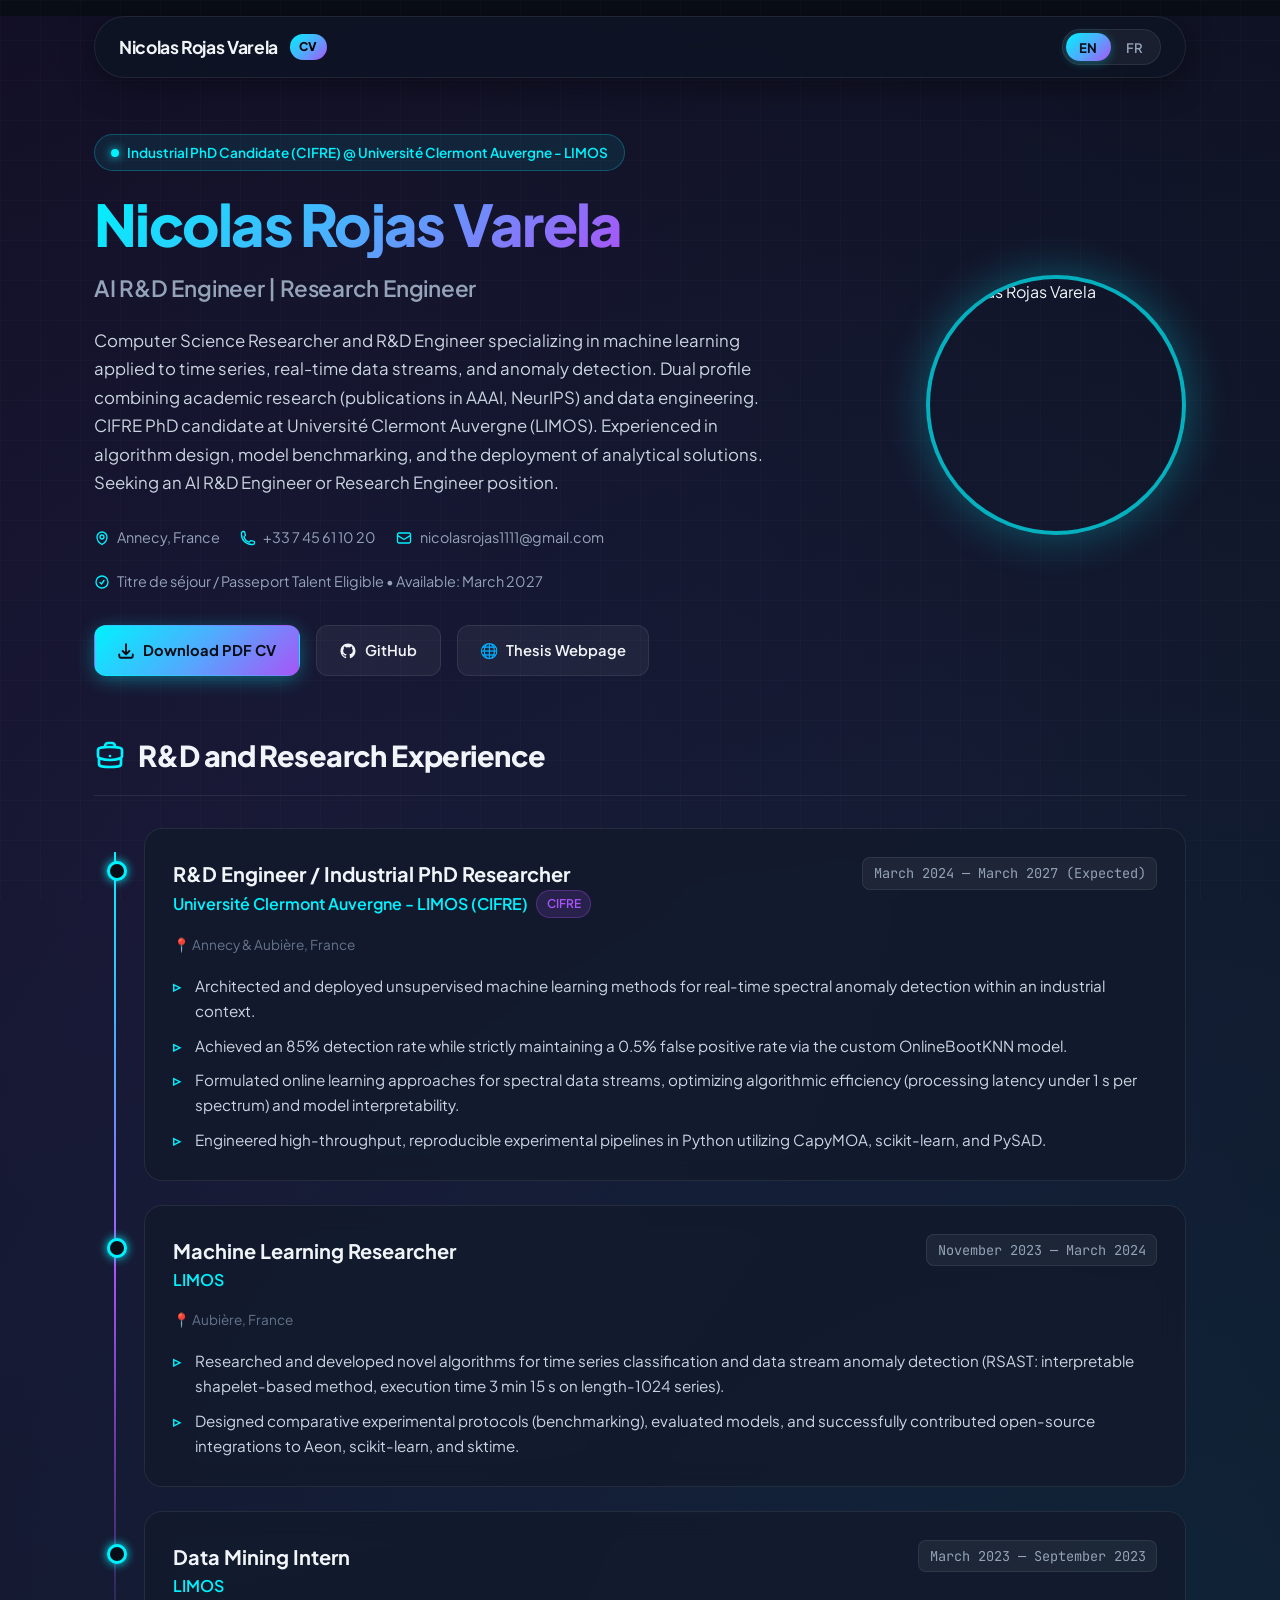
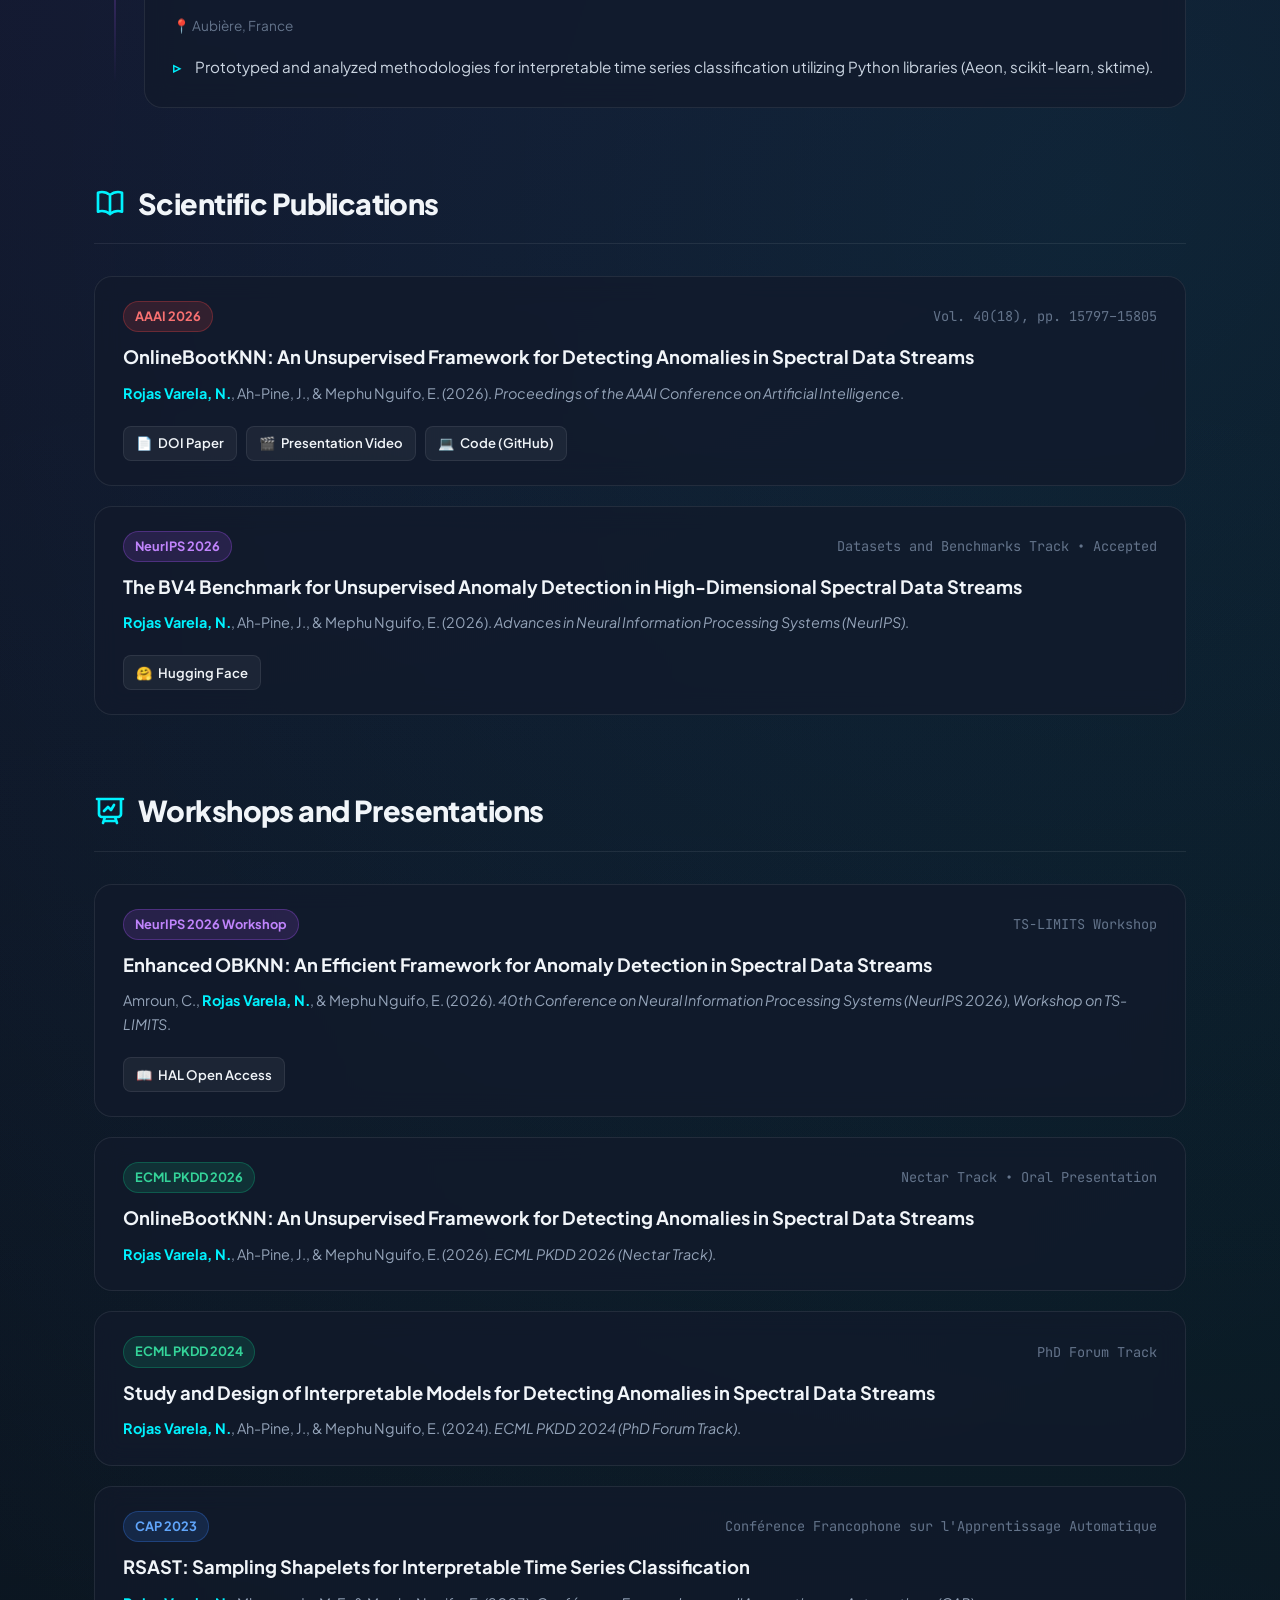
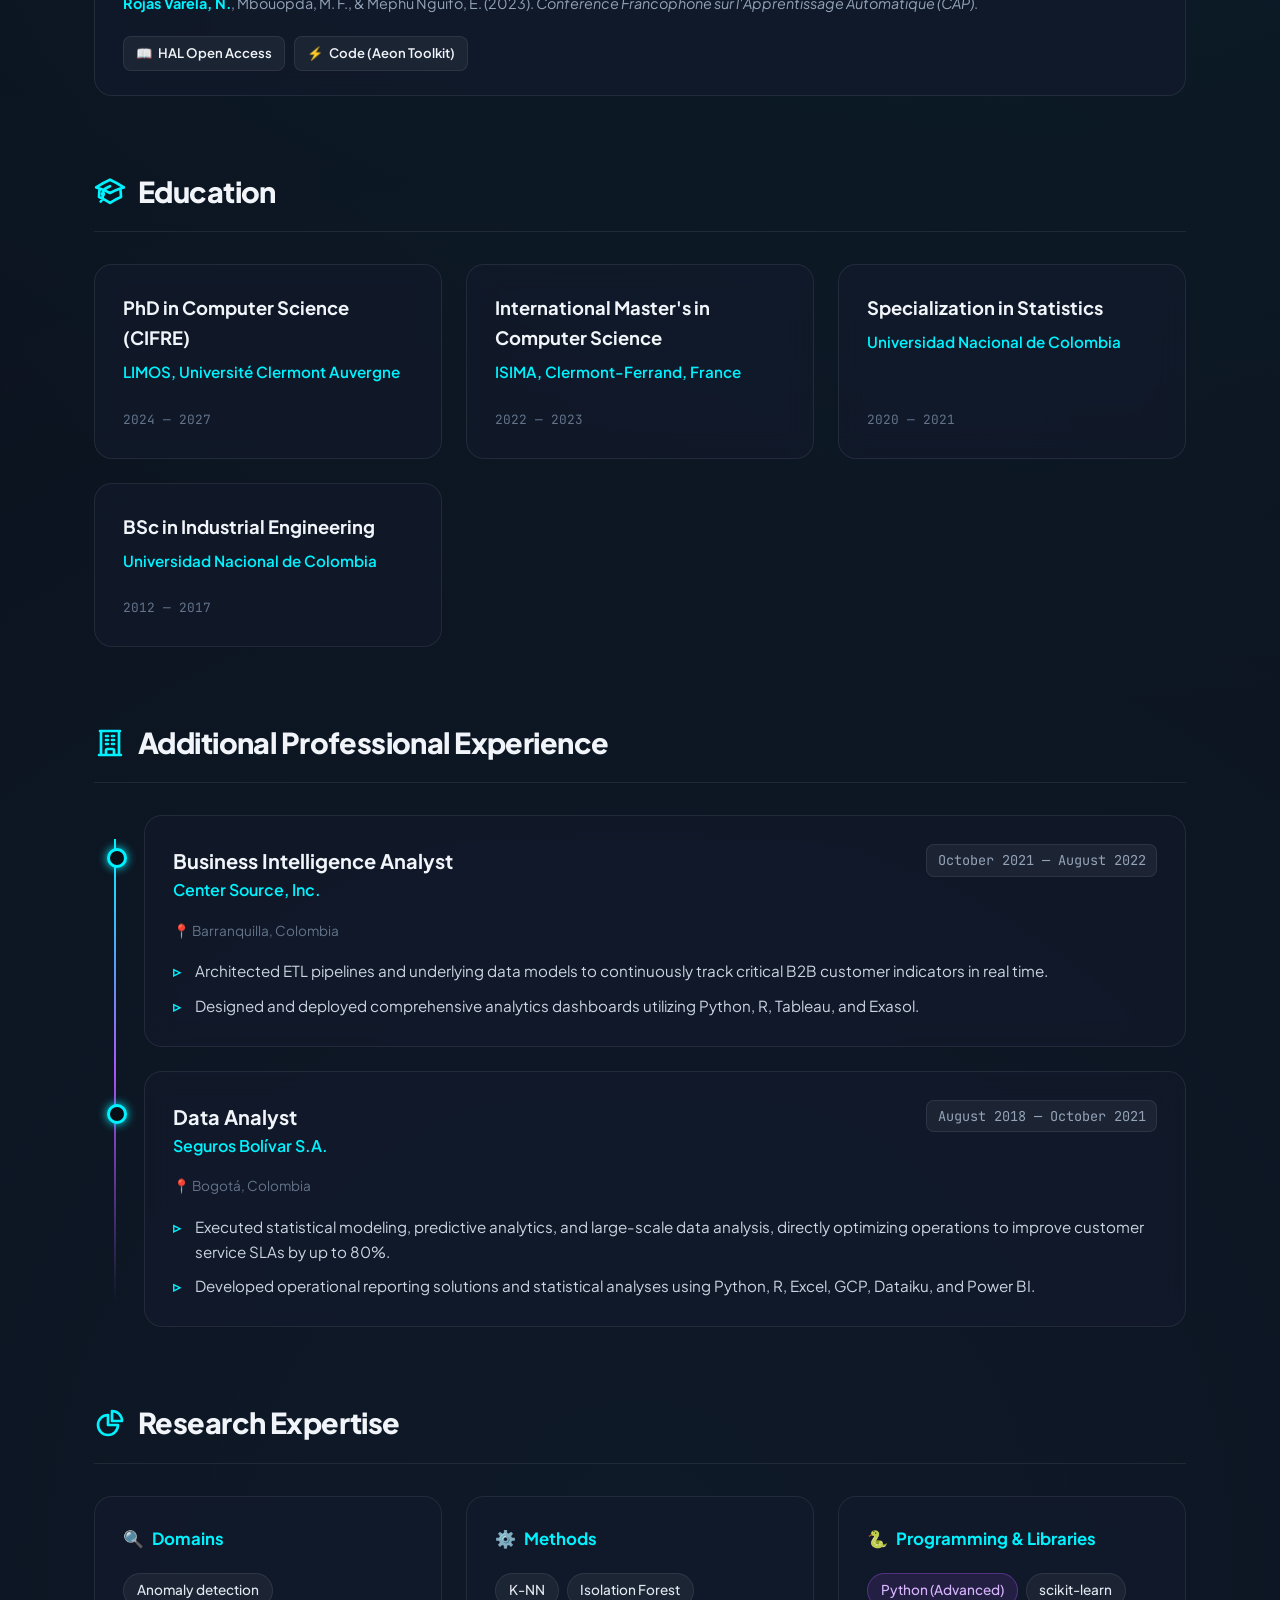
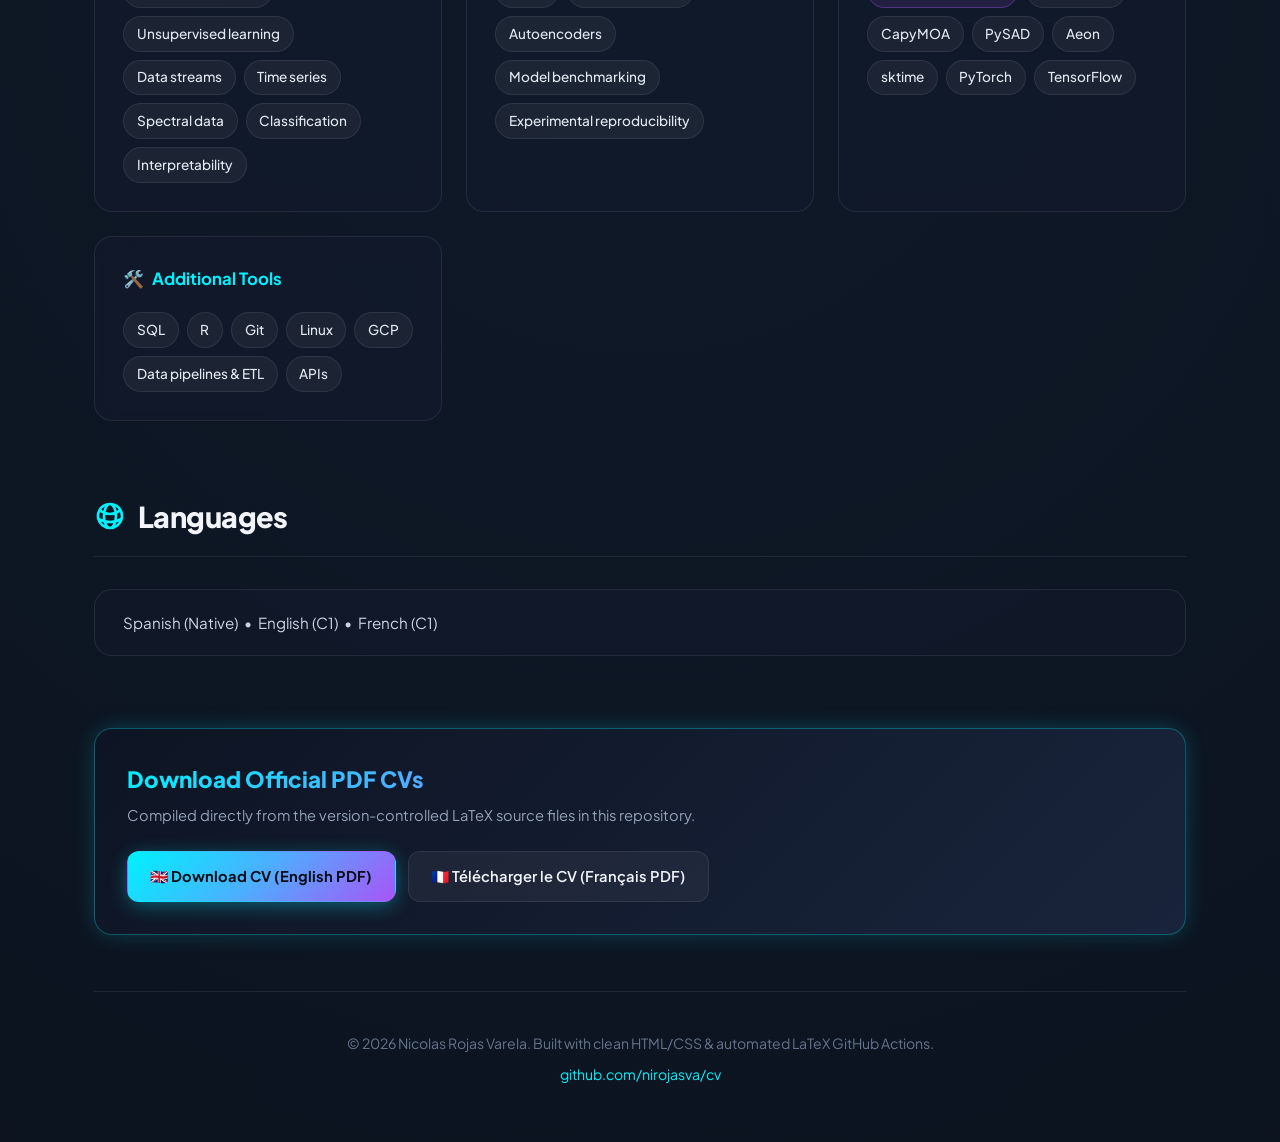
==== index.html @ 1827bc93 "docs: add presentation video link for OnlineBootKNN publication in CVs and index" ====
<!DOCTYPE html>
<html lang="en">
<head>
  <meta charset="UTF-8" />
  <meta name="viewport" content="width=device-width, initial-scale=1.0" />
  <title>Nicolas Rojas Varela | AI R&D Engineer & Research Engineer</title>
  <meta name="description" content="Personal CV and portfolio of Nicolas Rojas Varela. AI R&D Engineer and PhD researcher in Machine Learning, Anomaly Detection, Time Series & Data Streams at Université Clermont Auvergne - LIMOS." />
  <link rel="preconnect" href="https://fonts.googleapis.com" />
  <link rel="preconnect" href="https://fonts.gstatic.com" crossorigin />
  <link rel="stylesheet" href="style.css" />
</head>
<body>

  <div class="container">
    <!-- NAVIGATION BAR -->
    <header class="navbar">
      <a href="#" class="nav-brand">
        <span>Nicolas Rojas Varela</span>
        <span class="brand-badge" id="nav-track-badge">CV</span>
      </a>

      <div class="nav-controls">
        <!-- Language Toggle -->
        <div class="control-btn-group" title="Switch language">
          <button class="control-btn active" id="btn-lang-en" onclick="setLanguage('en')">EN</button>
          <button class="control-btn" id="btn-lang-fr" onclick="setLanguage('fr')">FR</button>
        </div>
      </div>
    </header>

    <!-- HERO SECTION -->
    <section class="hero">
      <div class="hero-content">
        <div class="hero-tag">
          <span class="pulse-dot"></span>
          <span id="hero-badge" 
                data-en="Industrial PhD Candidate (CIFRE) @ Université Clermont Auvergne - LIMOS" 
                data-fr="Doctorant CIFRE @ Université Clermont Auvergne - LIMOS">
            Industrial PhD Candidate (CIFRE) @ Université Clermont Auvergne - LIMOS
          </span>
        </div>

        <h1 class="hero-title">
          <span class="highlight">Nicolas Rojas Varela</span>
        </h1>

        <div class="hero-subtitle" id="hero-role"
             data-en="AI R&D Engineer | Research Engineer"
             data-fr="Ingénieur R&D en IA | Research Engineer">
          AI R&D Engineer | Research Engineer
        </div>

        <p class="hero-bio" id="hero-bio"
           data-en="Computer Science Researcher and R&D Engineer specializing in machine learning applied to time series, real-time data streams, and anomaly detection. Dual profile combining academic research (publications in AAAI, NeurIPS) and data engineering. CIFRE PhD candidate at Université Clermont Auvergne (LIMOS). Experienced in algorithm design, model benchmarking, and the deployment of analytical solutions. Seeking an AI R&D Engineer or Research Engineer position."
           data-fr="Chercheur en informatique et ingénieur R&D spécialisé dans l'apprentissage automatique appliqué aux séries temporelles, aux flux de données en temps réel et à la détection d'anomalies. Double profil alliant recherche académique (publications AAAI, NeurIPS) et ingénierie de données. Doctorant CIFRE à l'Université Clermont Auvergne (LIMOS). Expérimenté dans la conception d'algorithmes, l'évaluation de modèles (benchmarking) et le déploiement de solutions analytiques. Recherche un poste d'Ingénieur R&D en IA ou Research Engineer.">
          Computer Science Researcher and R&D Engineer specializing in machine learning applied to time series, real-time data streams, and anomaly detection. Dual profile combining academic research (publications in AAAI, NeurIPS) and data engineering. CIFRE PhD candidate at Université Clermont Auvergne (LIMOS). Experienced in algorithm design, model benchmarking, and the deployment of analytical solutions. Seeking an AI R&D Engineer or Research Engineer position.
        </p>

        <div class="hero-meta">
          <div class="meta-item">
            <svg fill="none" viewBox="0 0 24 24" stroke-width="2" stroke="currentColor"><path stroke-linecap="round" stroke-linejoin="round" d="M15 10.5a3 3 0 11-6 0 3 3 0 016 0z"/><path stroke-linecap="round" stroke-linejoin="round" d="M19.5 10.5c0 7.142-7.5 11.25-7.5 11.25S4.5 17.642 4.5 10.5a7.5 7.5 0 1115 0z"/></svg>
            <span>Annecy, France</span>
          </div>
          <div class="meta-item">
            <svg fill="none" viewBox="0 0 24 24" stroke-width="2" stroke="currentColor"><path stroke-linecap="round" stroke-linejoin="round" d="M2.25 6.75c0 8.284 6.716 15 15 15h2.25a2.25 2.25 0 002.25-2.25v-1.372c0-.516-.351-.966-.852-1.091l-4.423-1.106c-.44-.11-.902.055-1.173.417l-.97 1.293c-.282.376-.769.542-1.21.38a12.035 12.035 0 01-7.143-7.143c-.162-.441.004-.928.38-1.21l1.293-.97c.363-.271.527-.734.417-1.173L6.963 3.102a1.125 1.125 0 00-1.091-.852H4.5A2.25 2.25 0 002.25 4.5v2.25z"/></svg>
            <span>+33 7 45 61 10 20</span>
          </div>
          <div class="meta-item">
            <svg fill="none" viewBox="0 0 24 24" stroke-width="2" stroke="currentColor"><path stroke-linecap="round" stroke-linejoin="round" d="M21.75 6.75v10.5a2.25 2.25 0 01-2.25 2.25h-15a2.25 2.25 0 01-2.25-2.25V6.75m19.5 0A2.25 2.25 0 0019.5 4.5h-15a2.25 2.25 0 00-2.25 2.25m19.5 0v.243a2.25 2.25 0 01-1.07 1.916l-7.5 4.615a2.25 2.25 0 01-2.36 0L3.32 8.91a2.25 2.25 0 01-1.07-1.916V6.75"/></svg>
            <a href="mailto:nicolasrojas1111@gmail.com" style="color: inherit; text-decoration: none;">nicolasrojas1111@gmail.com</a>
          </div>
          <div class="meta-item">
            <svg fill="none" viewBox="0 0 24 24" stroke-width="2" stroke="currentColor"><path stroke-linecap="round" stroke-linejoin="round" d="M9 12.75L11.25 15 15 9.75M21 12a9 9 0 11-18 0 9 9 0 0118 0z"/></svg>
            <span id="hero-auth" 
                  data-en="Titre de séjour / Passeport Talent Eligible • Available: March 2027" 
                  data-fr="Titre de séjour / Éligible Passeport Talent • Disponible : mars 2027">
              Titre de séjour / Passeport Talent Eligible • Available: March 2027
            </span>
          </div>
        </div>

        <div class="hero-actions">
          <a href="#downloads" class="btn btn-primary">
            <svg width="18" height="18" fill="none" viewBox="0 0 24 24" stroke-width="2.5" stroke="currentColor"><path stroke-linecap="round" stroke-linejoin="round" d="M3 16.5v2.25A2.25 2.25 0 005.25 21h13.5A2.25 2.25 0 0021 18.75V16.5M16.5 12L12 16.5m0 0L7.5 12m4.5 4.5V3"/></svg>
            <span data-en="Download PDF CV" data-fr="Télécharger le CV PDF">Download PDF CV</span>
          </a>
          <a href="https://github.com/nirojasva" target="_blank" rel="noopener noreferrer" class="btn btn-secondary">
            <svg width="18" height="18" fill="currentColor" viewBox="0 0 24 24"><path fill-rule="evenodd" clip-rule="evenodd" d="M12 2C6.477 2 2 6.484 2 12.017c0 4.425 2.865 8.18 6.839 9.504.5.092.682-.217.682-.483 0-.237-.008-.868-.013-1.703-2.782.605-3.369-1.343-3.369-1.343-.454-1.158-1.11-1.466-1.11-1.466-.908-.62.069-.608.069-.608 1.003.07 1.53 1.032 1.53 1.032.892 1.53 2.341 1.088 2.91.832.092-.647.35-1.088.636-1.338-2.22-.253-4.555-1.113-4.555-4.951 0-1.093.39-1.988 1.029-2.688-.103-.253-.446-1.272.098-2.65 0 0 .84-.27 2.75 1.026A9.564 9.564 0 0112 6.844c.85.004 1.705.115 2.504.337 1.909-1.296 2.747-1.027 2.747-1.027.546 1.379.202 2.398.1 2.651.64.7 1.028 1.595 1.028 2.688 0 3.848-2.339 4.695-4.566 4.943.359.309.678.92.678 1.855 0 1.338-.012 2.419-.012 2.747 0 .268.18.58.688.482A10.019 10.019 0 0022 12.017C22 6.484 17.522 2 12 2z"/></svg>
            <span>GitHub</span>
          </a>
          <a href="https://spectral-anomaly-detector.limos.fr/index_en.html" target="_blank" rel="noopener noreferrer" class="btn btn-secondary">
            <span>🌐</span>
            <span data-en="Thesis Webpage" data-fr="Page Web de la Thèse">Thesis Webpage</span>
          </a>
        </div>
      </div>

      <div class="hero-avatar-wrapper">
        <img src="https://avatars.githubusercontent.com/u/115658238?v=4" alt="Nicolas Rojas Varela" class="hero-avatar" />
      </div>
    </section>

    <!-- R&D AND RESEARCH EXPERIENCE -->
    <section class="section" id="research-experience">
      <div class="section-header">
        <h2 class="section-title">
          <svg class="section-icon" fill="none" viewBox="0 0 24 24" stroke-width="2" stroke="currentColor"><path stroke-linecap="round" stroke-linejoin="round" d="M20.25 14.15v4.25c0 1.094-.787 2.036-1.872 2.18-2.087.277-4.216.42-6.378.42s-4.291-.143-6.378-.42c-1.085-.144-1.872-1.086-1.872-2.18v-4.25m16.5 0a2.18 2.18 0 00.75-1.661V8.706c0-1.081-.768-2.015-1.837-2.175a48.114 48.114 0 00-3.413-.387m4.5 8.006c-.194.165-.42.295-.673.38A23.978 23.978 0 0112 15.75c-2.648 0-5.195-.429-7.577-1.22a2.016 2.016 0 01-.673-.38m0 0A2.18 2.18 0 013 12.489V8.706c0-1.081.768-2.015 1.837-2.175a48.111 48.111 0 013.413-.387m7.5 0V5.25A2.25 2.25 0 0013.5 3h-3a2.25 2.25 0 00-2.25 2.25v.894m7.5 0a48.667 48.667 0 00-7.5 0M12 12.75h.008v.008H12v-.008z"/></svg>
          <span data-en="R&D and Research Experience" data-fr="Expérience en R&D et recherche">R&D and Research Experience</span>
        </h2>
      </div>

      <div class="timeline">
        <!-- CIFRE PhD -->
        <div class="timeline-item">
          <div class="timeline-header">
            <div>
              <div class="timeline-role" 
                   data-en="R&D Engineer / Industrial PhD Researcher" 
                   data-fr="Ingénieur R&D / Doctorant CIFRE">
                R&D Engineer / Industrial PhD Researcher
              </div>
              <div class="timeline-company">
                <span data-en="Université Clermont Auvergne - LIMOS (CIFRE)" data-fr="Université Clermont Auvergne - LIMOS (CIFRE)">Université Clermont Auvergne - LIMOS (CIFRE)</span>
                <span class="timeline-badge">CIFRE</span>
              </div>
            </div>
            <div class="timeline-date" data-en="March 2024 — March 2027 (Expected)" data-fr="Mars 2024 — Mars 2027 (prévu)">March 2024 — March 2027 (Expected)</div>
          </div>
          <div class="timeline-location" data-en="📍 Annecy & Aubière, France" data-fr="📍 Annecy et Aubière, France">📍 Annecy & Aubière, France</div>
          <div class="timeline-body">
            <ul>
              <li data-en="Architected and deployed unsupervised machine learning methods for real-time spectral anomaly detection within an industrial context."
                  data-fr="Conception et déploiement de méthodes non supervisées pour la détection d'anomalies spectrales en temps réel en contexte industriel.">
                Architected and deployed unsupervised machine learning methods for real-time spectral anomaly detection within an industrial context.
              </li>
              <li data-en="Achieved an 85% detection rate while strictly maintaining a 0.5% false positive rate via the custom OnlineBootKNN model."
                  data-fr="Atteinte d'un taux de détection de 85% tout en maintenant strictement un taux de faux positifs de 0,5% avec le modèle OnlineBootKNN.">
                Achieved an 85% detection rate while strictly maintaining a 0.5% false positive rate via the custom OnlineBootKNN model.
              </li>
              <li data-en="Formulated online learning approaches for spectral data streams, optimizing algorithmic efficiency (processing latency under 1 s per spectrum) and model interpretability."
                  data-fr="Architecture d'approches d'apprentissage en ligne sur des flux de données spectrales, optimisant l'efficacité algorithmique (temps de traitement inférieur à 1 s par spectre) et l'interprétabilité.">
                Formulated online learning approaches for spectral data streams, optimizing algorithmic efficiency (processing latency under 1 s per spectrum) and model interpretability.
              </li>
              <li data-en="Engineered high-throughput, reproducible experimental pipelines in Python utilizing CapyMOA, scikit-learn, and PySAD."
                  data-fr="Ingénierie de pipelines expérimentaux reproductibles à haut débit en Python (CapyMOA, scikit-learn, PySAD).">
                Engineered high-throughput, reproducible experimental pipelines in Python utilizing CapyMOA, scikit-learn, and PySAD.
              </li>
            </ul>
          </div>
        </div>

        <!-- ML Researcher LIMOS -->
        <div class="timeline-item">
          <div class="timeline-header">
            <div>
              <div class="timeline-role" 
                   data-en="Machine Learning Researcher" 
                   data-fr="Chercheur en apprentissage automatique">
                Machine Learning Researcher
              </div>
              <div class="timeline-company">LIMOS</div>
            </div>
            <div class="timeline-date" data-en="November 2023 — March 2024" data-fr="Novembre 2023 — Mars 2024">November 2023 — March 2024</div>
          </div>
          <div class="timeline-location">📍 Aubière, France</div>
          <div class="timeline-body">
            <ul>
              <li data-en="Researched and developed novel algorithms for time series classification and data stream anomaly detection (RSAST: interpretable shapelet-based method, execution time 3 min 15 s on length-1024 series)."
                  data-fr="Recherche et développement d'algorithmes inédits de classification de séries temporelles et détection d'anomalies (méthode interprétable RSAST à base de shapelets, temps d'exécution de 3 min 15 s sur des séries de longueur 1024).">
                Researched and developed novel algorithms for time series classification and data stream anomaly detection (RSAST: interpretable shapelet-based method, execution time 3 min 15 s on length-1024 series).
              </li>
              <li data-en="Designed comparative experimental protocols (benchmarking), evaluated models, and successfully contributed open-source integrations to Aeon, scikit-learn, and sktime."
                  data-fr="Élaboration de protocoles expérimentaux comparatifs, évaluation de modèles et intégration open source réussie (Aeon, scikit-learn, sktime).">
                Designed comparative experimental protocols (benchmarking), evaluated models, and successfully contributed open-source integrations to Aeon, scikit-learn, and sktime.
              </li>
            </ul>
          </div>
        </div>

        <!-- Data Mining Intern -->
        <div class="timeline-item">
          <div class="timeline-header">
            <div>
              <div class="timeline-role" 
                   data-en="Data Mining Intern" 
                   data-fr="Stagiaire Data Miner">
                Data Mining Intern
              </div>
              <div class="timeline-company">LIMOS</div>
            </div>
            <div class="timeline-date" data-en="March 2023 — September 2023" data-fr="Mars 2023 — Septembre 2023">March 2023 — September 2023</div>
          </div>
          <div class="timeline-location">📍 Aubière, France</div>
          <div class="timeline-body">
            <ul>
              <li data-en="Prototyped and analyzed methodologies for interpretable time series classification utilizing Python libraries (Aeon, scikit-learn, sktime)."
                  data-fr="Prototypage de méthodes d'analyse et classification interprétable de séries temporelles en Python (Aeon, scikit-learn, sktime).">
                Prototyped and analyzed methodologies for interpretable time series classification utilizing Python libraries (Aeon, scikit-learn, sktime).
              </li>
            </ul>
          </div>
        </div>
      </div>
    </section>

    <!-- SCIENTIFIC PUBLICATIONS -->
    <section class="section" id="publications">
      <div class="section-header">
        <h2 class="section-title">
          <svg class="section-icon" fill="none" viewBox="0 0 24 24" stroke-width="2" stroke="currentColor"><path stroke-linecap="round" stroke-linejoin="round" d="M12 6.042A8.967 8.967 0 006 3.75c-1.052 0-2.062.18-3 .512v14.25A8.987 8.987 0 016 18c2.305 0 4.408.867 6 2.292m0-14.25a8.966 8.966 0 016-2.292c1.052 0 2.062.18 3 .512v14.25A8.987 8.987 0 0018 18a8.967 8.967 0 00-6 2.292m0-14.25v14.25"/></svg>
          <span data-en="Scientific Publications" data-fr="Publications scientifiques">Scientific Publications</span>
        </h2>
      </div>

      <div class="pub-grid">
        <!-- AAAI 2026 -->
        <div class="pub-card">
          <div class="pub-top">
            <span class="pub-venue-badge badge-aaai">AAAI 2026</span>
            <span class="pub-year">Vol. 40(18), pp. 15797–15805</span>
          </div>
          <div class="pub-title">
            OnlineBootKNN: An Unsupervised Framework for Detecting Anomalies in Spectral Data Streams
          </div>
          <div class="pub-authors">
            <strong>Rojas Varela, N.</strong>, Ah-Pine, J., & Mephu Nguifo, E. (2026). <em>Proceedings of the AAAI Conference on Artificial Intelligence</em>.
          </div>
          <div class="pub-links">
            <a href="https://doi.org/10.1609/aaai.v40i18.38611" target="_blank" rel="noopener noreferrer" class="pub-link-btn">
              <span>📄</span> DOI Paper
            </a>
            <a href="https://underline.io/lecture/141774-onlinebootknn-an-unsupervised-framework-for-detecting-anomalies-in-spectral-data-streams" target="_blank" rel="noopener noreferrer" class="pub-link-btn">
              <span>🎬</span> Presentation Video
            </a>
            <a href="https://github.com/nirojasva/spectral-benchmark" target="_blank" rel="noopener noreferrer" class="pub-link-btn">
              <span>💻</span> Code (GitHub)
            </a>
          </div>
        </div>

        <!-- NeurIPS 2026 Datasets -->
        <div class="pub-card">
          <div class="pub-top">
            <span class="pub-venue-badge badge-neurips">NeurIPS 2026</span>
            <span class="pub-year" data-en="Datasets and Benchmarks Track • Accepted" data-fr="Datasets and Benchmarks Track • Accepté">Datasets and Benchmarks Track • Accepted</span>
          </div>
          <div class="pub-title">
            The BV4 Benchmark for Unsupervised Anomaly Detection in High-Dimensional Spectral Data Streams
          </div>
          <div class="pub-authors">
            <strong>Rojas Varela, N.</strong>, Ah-Pine, J., & Mephu Nguifo, E. (2026). <em>Advances in Neural Information Processing Systems (NeurIPS)</em>.
          </div>
          <div class="pub-links">
            <a href="https://huggingface.co/datasets/nirojasva/spectral-benchmark-bv4" target="_blank" rel="noopener noreferrer" class="pub-link-btn">
              <span>🤗</span> Hugging Face
            </a>
          </div>
        </div>
      </div>
    </section>

    <!-- WORKSHOPS & PRESENTATIONS -->
    <section class="section" id="workshops">
      <div class="section-header">
        <h2 class="section-title">
          <svg class="section-icon" fill="none" viewBox="0 0 24 24" stroke-width="2" stroke="currentColor"><path stroke-linecap="round" stroke-linejoin="round" d="M3.75 3v11.25A2.25 2.25 0 006 16.5h2.25M3.75 3h-1.5m1.5 0h16.5m0 0h1.5m-1.5 0v11.25A2.25 2.25 0 0118 16.5h-2.25m-7.5 0h7.5m-7.5 0l-1 3m8.5-3l1 3m0 0l.5 1.5m-.5-1.5h-9.5m0 0l-.5 1.5m.75-9l3-3 2.25 2.25L15 7.5"/></svg>
          <span data-en="Workshops and Presentations" data-fr="Workshops et présentations">Workshops and Presentations</span>
        </h2>
      </div>

      <div class="pub-grid">
        <!-- NeurIPS 2026 TS-LIMITS Workshop -->
        <div class="pub-card">
          <div class="pub-top">
            <span class="pub-venue-badge badge-neurips">NeurIPS 2026 Workshop</span>
            <span class="pub-year" data-en="TS-LIMITS Workshop" data-fr="Workshop TS-LIMITS">TS-LIMITS Workshop</span>
          </div>
          <div class="pub-title">
            Enhanced OBKNN: An Efficient Framework for Anomaly Detection in Spectral Data Streams
          </div>
          <div class="pub-authors">
            Amroun, C., <strong>Rojas Varela, N.</strong>, & Mephu Nguifo, E. (2026). <em>40th Conference on Neural Information Processing Systems (NeurIPS 2026), Workshop on TS-LIMITS</em>.
          </div>
          <div class="pub-links">
            <a href="https://hal.science/hal-05803665/" target="_blank" rel="noopener noreferrer" class="pub-link-btn">
              <span>📖</span> HAL Open Access
            </a>
          </div>
        </div>

        <!-- ECML PKDD 2026 Nectar Track -->
        <div class="pub-card">
          <div class="pub-top">
            <span class="pub-venue-badge badge-ecml">ECML PKDD 2026</span>
            <span class="pub-year" data-en="Nectar Track • Oral Presentation" data-fr="Nectar Track • Présentation orale">Nectar Track • Oral Presentation</span>
          </div>
          <div class="pub-title">
            OnlineBootKNN: An Unsupervised Framework for Detecting Anomalies in Spectral Data Streams
          </div>
          <div class="pub-authors">
            <strong>Rojas Varela, N.</strong>, Ah-Pine, J., & Mephu Nguifo, E. (2026). <em>ECML PKDD 2026 (Nectar Track)</em>.
          </div>
        </div>

        <!-- ECML PKDD 2024 PhD Forum Track -->
        <div class="pub-card">
          <div class="pub-top">
            <span class="pub-venue-badge badge-ecml">ECML PKDD 2024</span>
            <span class="pub-year" data-en="PhD Forum Track" data-fr="PhD Forum Track">PhD Forum Track</span>
          </div>
          <div class="pub-title">
            Study and Design of Interpretable Models for Detecting Anomalies in Spectral Data Streams
          </div>
          <div class="pub-authors">
            <strong>Rojas Varela, N.</strong>, Ah-Pine, J., & Mephu Nguifo, E. (2024). <em>ECML PKDD 2024 (PhD Forum Track)</em>.
          </div>
        </div>

        <!-- CAP 2023 -->
        <div class="pub-card">
          <div class="pub-top">
            <span class="pub-venue-badge badge-cap">CAP 2023</span>
            <span class="pub-year" data-en="Conférence Francophone sur l'Apprentissage Automatique" data-fr="Conférence Francophone sur l'Apprentissage Automatique">Conférence Francophone sur l'Apprentissage Automatique</span>
          </div>
          <div class="pub-title">
            RSAST: Sampling Shapelets for Interpretable Time Series Classification
          </div>
          <div class="pub-authors">
            <strong>Rojas Varela, N.</strong>, Mbouopda, M. F., & Mephu Nguifo, E. (2023). <em>Conférence Francophone sur l'Apprentissage Automatique (CAP)</em>.
          </div>
          <div class="pub-links">
            <a href="https://hal.science/hal-04311309/" target="_blank" rel="noopener noreferrer" class="pub-link-btn">
              <span>📖</span> HAL Open Access
            </a>
            <a href="https://www.aeon-toolkit.org/en/v1.1.0/api_reference/auto_generated/aeon.transformations.collection.shapelet_based.RSAST.html" target="_blank" rel="noopener noreferrer" class="pub-link-btn">
              <span>⚡</span> Code (Aeon Toolkit)
            </a>
          </div>
        </div>
      </div>
    </section>

    <!-- EDUCATION -->
    <section class="section" id="education">
      <div class="section-header">
        <h2 class="section-title">
          <svg class="section-icon" fill="none" viewBox="0 0 24 24" stroke-width="2" stroke="currentColor"><path stroke-linecap="round" stroke-linejoin="round" d="M4.26 10.147a60.436 60.436 0 00-.491 6.347A48.627 48.627 0 0112 20.904a48.627 48.627 0 018.232-4.41 60.46 60.46 0 00-.491-6.347m-15.482 0a50.57 50.57 0 00-2.658-.813A59.905 59.905 0 0112 3.493a59.902 59.902 0 0110.399 5.84c-.896.248-1.783.52-2.658.814m-15.482 0A50.697 50.697 0 0112 13.489a50.702 50.702 0 017.74-3.342M6.75 15a.75.75 0 100-1.5.75.75 0 000 1.5zm0 0v-3.675A55.378 55.378 0 0112 8.443m-7.007 11.55A5.981 5.981 0 006.75 15.75v-1.5"/></svg>
          <span data-en="Education" data-fr="Formation">Education</span>
        </h2>
      </div>

      <div class="edu-grid">
        <div class="edu-card">
          <div>
            <div class="edu-degree" data-en="PhD in Computer Science (CIFRE)" data-fr="Doctorat en informatique (CIFRE)">PhD in Computer Science (CIFRE)</div>
            <div class="edu-school" data-en="LIMOS, Université Clermont Auvergne" data-fr="Université Clermont Auvergne">LIMOS, Université Clermont Auvergne</div>
          </div>
          <div class="edu-year">2024 — 2027</div>
        </div>

        <div class="edu-card">
          <div>
            <div class="edu-degree" data-en="International Master's in Computer Science" data-fr="Master international en informatique">International Master's in Computer Science</div>
            <div class="edu-school" data-en="ISIMA, Clermont-Ferrand, France" data-fr="ISIMA, Clermont-Ferrand, France">ISIMA, Clermont-Ferrand, France</div>
          </div>
          <div class="edu-year">2022 — 2023</div>
        </div>

        <div class="edu-card">
          <div>
            <div class="edu-degree" data-en="Specialization in Statistics" data-fr="Spécialisation en statistiques">Specialization in Statistics</div>
            <div class="edu-school">Universidad Nacional de Colombia</div>
          </div>
          <div class="edu-year">2020 — 2021</div>
        </div>

        <div class="edu-card">
          <div>
            <div class="edu-degree" data-en="BSc in Industrial Engineering" data-fr="Ingénierie industrielle">BSc in Industrial Engineering</div>
            <div class="edu-school">Universidad Nacional de Colombia</div>
          </div>
          <div class="edu-year">2012 — 2017</div>
        </div>
      </div>
    </section>

    <!-- ADDITIONAL PROFESSIONAL EXPERIENCE -->
    <section class="section" id="additional-experience">
      <div class="section-header">
        <h2 class="section-title">
          <svg class="section-icon" fill="none" viewBox="0 0 24 24" stroke-width="2" stroke="currentColor"><path stroke-linecap="round" stroke-linejoin="round" d="M3.75 21h16.5M4.5 3h15M5.25 3v18m13.5-18v18M9 6.75h1.5m-1.5 3h1.5m-1.5 3h1.5m3-6H15m-1.5 3H15m-1.5 3H15M9 21v-3.375c0-.621.504-1.125 1.125-1.125h3.75c.621 0 1.125.504 1.125 1.125V21"/></svg>
          <span data-en="Additional Professional Experience" data-fr="Expérience professionnelle complémentaire">Additional Professional Experience</span>
        </h2>
      </div>

      <div class="timeline">
        <!-- BI Analyst -->
        <div class="timeline-item">
          <div class="timeline-header">
            <div>
              <div class="timeline-role" 
                   data-en="Business Intelligence Analyst" 
                   data-fr="Analyste Business Intelligence">
                Business Intelligence Analyst
              </div>
              <div class="timeline-company">Center Source, Inc.</div>
            </div>
            <div class="timeline-date" data-en="October 2021 — August 2022" data-fr="Octobre 2021 — Août 2022">October 2021 — August 2022</div>
          </div>
          <div class="timeline-location" data-en="📍 Barranquilla, Colombia" data-fr="📍 Barranquilla, Colombie">📍 Barranquilla, Colombia</div>
          <div class="timeline-body">
            <ul>
              <li data-en="Architected ETL pipelines and underlying data models to continuously track critical B2B customer indicators in real time."
                  data-fr="Architecture de pipelines ETL et modélisation de données (suivi d'indicateurs clients clés pour le business, actualisés en temps réel).">
                Architected ETL pipelines and underlying data models to continuously track critical B2B customer indicators in real time.
              </li>
              <li data-en="Designed and deployed comprehensive analytics dashboards utilizing Python, R, Tableau, and Exasol."
                  data-fr="Conception et déploiement de tableaux de bord et de solutions analytiques avec Python, R, Tableau et Exasol.">
                Designed and deployed comprehensive analytics dashboards utilizing Python, R, Tableau, and Exasol.
              </li>
            </ul>
          </div>
        </div>

        <!-- Data Analyst Seguros Bolivar -->
        <div class="timeline-item">
          <div class="timeline-header">
            <div>
              <div class="timeline-role" 
                   data-en="Data Analyst" 
                   data-fr="Analyste de données">
                Data Analyst
              </div>
              <div class="timeline-company">Seguros Bolívar S.A.</div>
            </div>
            <div class="timeline-date" data-en="August 2018 — October 2021" data-fr="Août 2018 — Octobre 2021">August 2018 — October 2021</div>
          </div>
          <div class="timeline-location" data-en="📍 Bogotá, Colombia" data-fr="📍 Bogotá, Colombie">📍 Bogotá, Colombia</div>
          <div class="timeline-body">
            <ul>
              <li data-en="Executed statistical modeling, predictive analytics, and large-scale data analysis, directly optimizing operations to improve customer service SLAs by up to 80%."
                  data-fr="Modélisation statistique, analyse prédictive et analyse de données à grande échelle (optimisation directe améliorant le niveau de service client jusqu'à 80%).">
                Executed statistical modeling, predictive analytics, and large-scale data analysis, directly optimizing operations to improve customer service SLAs by up to 80%.
              </li>
              <li data-en="Developed operational reporting solutions and statistical analyses using Python, R, Excel, GCP, Dataiku, and Power BI."
                  data-fr="Exploitation de Python, R, Excel, GCP, Dataiku et Power BI pour soutenir et piloter les activités opérationnelles.">
                Developed operational reporting solutions and statistical analyses using Python, R, Excel, GCP, Dataiku, and Power BI.
              </li>
            </ul>
          </div>
        </div>
      </div>
    </section>

    <!-- RESEARCH EXPERTISE / SKILLS -->
    <section class="section" id="skills">
      <div class="section-header">
        <h2 class="section-title">
          <svg class="section-icon" fill="none" viewBox="0 0 24 24" stroke-width="2" stroke="currentColor"><path stroke-linecap="round" stroke-linejoin="round" d="M10.5 6a7.5 7.5 0 107.5 7.5h-7.5V6z"/><path stroke-linecap="round" stroke-linejoin="round" d="M13.5 10.5H21A7.5 7.5 0 0013.5 3v7.5z"/></svg>
          <span data-en="Research Expertise" data-fr="Expertise en recherche">Research Expertise</span>
        </h2>
      </div>

      <div class="skills-grid">
        <div class="skill-category">
          <div class="skill-category-title">
            <span>🔍</span>
            <span data-en="Domains" data-fr="Domaines">Domains</span>
          </div>
          <div class="skill-chips">
            <span class="skill-chip">Anomaly detection</span>
            <span class="skill-chip">Unsupervised learning</span>
            <span class="skill-chip">Data streams</span>
            <span class="skill-chip">Time series</span>
            <span class="skill-chip">Spectral data</span>
            <span class="skill-chip">Classification</span>
            <span class="skill-chip">Interpretability</span>
          </div>
        </div>

        <div class="skill-category">
          <div class="skill-category-title">
            <span>⚙️</span>
            <span data-en="Methods" data-fr="Méthodes">Methods</span>
          </div>
          <div class="skill-chips">
            <span class="skill-chip">K-NN</span>
            <span class="skill-chip">Isolation Forest</span>
            <span class="skill-chip">Autoencoders</span>
            <span class="skill-chip">Model benchmarking</span>
            <span class="skill-chip">Experimental reproducibility</span>
          </div>
        </div>

        <div class="skill-category">
          <div class="skill-category-title">
            <span>🐍</span>
            <span data-en="Programming & Libraries" data-fr="Programmation & bibliothèques">Programming & Libraries</span>
          </div>
          <div class="skill-chips">
            <span class="skill-chip featured">Python (Advanced)</span>
            <span class="skill-chip">scikit-learn</span>
            <span class="skill-chip">CapyMOA</span>
            <span class="skill-chip">PySAD</span>
            <span class="skill-chip">Aeon</span>
            <span class="skill-chip">sktime</span>
            <span class="skill-chip">PyTorch</span>
            <span class="skill-chip">TensorFlow</span>
          </div>
        </div>

        <div class="skill-category">
          <div class="skill-category-title">
            <span>🛠️</span>
            <span data-en="Additional Tools" data-fr="Outils complémentaires">Additional Tools</span>
          </div>
          <div class="skill-chips">
            <span class="skill-chip">SQL</span>
            <span class="skill-chip">R</span>
            <span class="skill-chip">Git</span>
            <span class="skill-chip">Linux</span>
            <span class="skill-chip">GCP</span>
            <span class="skill-chip">Data pipelines & ETL</span>
            <span class="skill-chip">APIs</span>
          </div>
        </div>
      </div>
    </section>

    <!-- LANGUAGES -->
    <section class="section" id="languages">
      <div class="section-header">
        <h2 class="section-title">
          <svg class="section-icon" fill="none" viewBox="0 0 24 24" stroke-width="2" stroke="currentColor"><path stroke-linecap="round" stroke-linejoin="round" d="M12 21a9.004 9.004 0 008.716-6.747M12 21a9.004 9.004 0 01-8.716-6.747M12 21c2.485 0 4.5-4.03 4.5-9S14.485 3 12 3m0 18c-2.485 0-4.5-4.03-4.5-9S9.515 3 12 3m0 0a8.997 8.997 0 017.843 4.582M12 3a8.997 8.997 0 00-7.843 4.582m15.686 0A11.953 11.953 0 0112 10.5c-2.998 0-5.74-1.1-7.843-2.918m15.686 0A8.959 8.959 0 0121 12c0 .778-.099 1.533-.284 2.253m0 0A17.919 17.919 0 0112 16.5c-3.162 0-6.133-.815-8.716-2.247m0 0A9.015 9.015 0 013 12c0-1.605.42-3.113 1.157-4.418"/></svg>
          <span data-en="Languages" data-fr="Langues">Languages</span>
        </h2>
      </div>

      <div style="background: var(--bg-card); border: 1px solid var(--border); border-radius: var(--radius-lg); padding: 1.25rem 1.75rem; color: #cbd5e1; font-size: 0.95rem;">
        <span data-en="Spanish (Native) &nbsp;•&nbsp; English (C1) &nbsp;•&nbsp; French (C1)"
              data-fr="Espagnol (Maternelle) &nbsp;•&nbsp; Anglais (C1) &nbsp;•&nbsp; Français (C1)">
          Spanish (Native) &nbsp;•&nbsp; English (C1) &nbsp;•&nbsp; French (C1)
        </span>
      </div>
    </section>

    <!-- DOWNLOADS BAR -->
    <div class="download-bar" id="downloads">
      <div class="download-text">
        <h3 data-en="Download Official PDF CVs" data-fr="Télécharger les CVs PDF Officiels">Download Official PDF CVs</h3>
        <p data-en="Compiled directly from the version-controlled LaTeX source files in this repository." 
           data-fr="Compilés directement à partir des sources LaTeX sous contrôle de version dans ce dépôt.">
          Compiled directly from the version-controlled LaTeX source files in this repository.
        </p>
      </div>

      <div class="download-actions">
        <!-- English CV -->
        <a href="cv_en_research.pdf" class="btn btn-primary" download title="English CV - AI R&D Engineer">
          <span>🇬🇧 Download CV (English PDF)</span>
        </a>
        <!-- French CV -->
        <a href="cv_fr_research.pdf" class="btn btn-secondary" download title="French CV - Ingénieur R&D en IA">
          <span>🇫🇷 Télécharger le CV (Français PDF)</span>
        </a>
      </div>
    </div>

    <!-- FOOTER -->
    <footer>
      <p>© 2026 Nicolas Rojas Varela. <span data-en="Built with clean HTML/CSS & automated LaTeX GitHub Actions." data-fr="Conçu avec du HTML/CSS moderne et des GitHub Actions LaTeX.">Built with clean HTML/CSS & automated LaTeX GitHub Actions.</span></p>
      <p style="margin-top: 0.5rem;">
        <a href="https://github.com/nirojasva/cv" target="_blank" rel="noopener noreferrer">github.com/nirojasva/cv</a>
      </p>
    </footer>
  </div>

  <!-- CLIENT-SIDE SCRIPT FOR INTERACTIVITY -->
  <script>
    let currentLang = localStorage.getItem('cv_lang') || 'en';

    function setLanguage(lang) {
      currentLang = lang;
      localStorage.setItem('cv_lang', lang);

      // Toggle button states
      const btnEn = document.getElementById('btn-lang-en');
      const btnFr = document.getElementById('btn-lang-fr');
      if (btnEn) btnEn.classList.toggle('active', lang === 'en');
      if (btnFr) btnFr.classList.toggle('active', lang === 'fr');

      // Update all elements with data-en / data-fr
      document.querySelectorAll('[data-en]').forEach(el => {
        const text = el.getAttribute(`data-${lang}`);
        if (text) {
          el.innerHTML = text;
        }
      });

      // Update HTML lang attribute
      document.documentElement.lang = lang;
    }

    // Initialize state
    document.addEventListener('DOMContentLoaded', () => {
      setLanguage(currentLang);
    });
  </script>
</body>
</html>
---- style.css ----
@import url('https://fonts.googleapis.com/css2?family=Plus+Jakarta+Sans:wght@300;400;500;600;700;800&family=JetBrains+Mono:wght@400;500&display=swap');

:root {
  --bg: #090d16;
  --bg-card: rgba(18, 26, 43, 0.75);
  --bg-card-hover: rgba(26, 37, 62, 0.85);
  --border: rgba(255, 255, 255, 0.08);
  --border-focus: rgba(0, 242, 254, 0.4);
  --text-main: #f1f5f9;
  --text-muted: #94a3b8;
  --text-dim: #64748b;

  --cyan: #00f2fe;
  --blue: #4facfe;
  --violet: #8a2be2;
  --purple: #a855f7;
  --amber: #f59e0b;
  --emerald: #10b981;

  --gradient-accent: linear-gradient(135deg, #00f2fe 0%, #4facfe 50%, #a855f7 100%);
  --gradient-glow: radial-gradient(circle at 50% 0%, rgba(79, 172, 254, 0.15), transparent 70%);
  --shadow-card: 0 10px 30px -10px rgba(0, 0, 0, 0.5);
  --shadow-glow: 0 0 25px -5px rgba(0, 242, 254, 0.3);

  --radius-lg: 18px;
  --radius-md: 12px;
  --radius-sm: 8px;
  --radius-pill: 9999px;

  --transition: all 0.3s cubic-bezier(0.16, 1, 0.3, 1);
}

* {
  box-sizing: border-box;
  margin: 0;
  padding: 0;
}

html {
  scroll-behavior: smooth;
  font-family: 'Plus Jakarta Sans', -apple-system, BlinkMacSystemFont, sans-serif;
  background-color: var(--bg);
  color: var(--text-main);
}

body {
  min-height: 100vh;
  position: relative;
  overflow-x: hidden;
  line-height: 1.65;
  background:
    radial-gradient(circle at 15% 15%, rgba(138, 43, 226, 0.12), transparent 45%),
    radial-gradient(circle at 85% 30%, rgba(0, 242, 254, 0.1), transparent 50%),
    radial-gradient(circle at 50% 80%, rgba(79, 172, 254, 0.08), transparent 60%),
    var(--bg);
}

/* Background grid pattern */
body::before {
  content: "";
  position: fixed;
  top: 0;
  left: 0;
  width: 100%;
  height: 100%;
  background-image:
    linear-gradient(to right, rgba(255, 255, 255, 0.02) 1px, transparent 1px),
    linear-gradient(to bottom, rgba(255, 255, 255, 0.02) 1px, transparent 1px);
  background-size: 40px 40px;
  pointer-events: none;
  z-index: 0;
}

.container {
  max-width: 1140px;
  margin: 0 auto;
  padding: 0 1.5rem;
  position: relative;
  z-index: 1;
}

/* NAVIGATION BAR */
.navbar {
  position: sticky;
  top: 1rem;
  z-index: 100;
  margin: 1rem auto 2rem auto;
  background: rgba(14, 20, 36, 0.85);
  backdrop-filter: blur(16px);
  -webkit-backdrop-filter: blur(16px);
  border: 1px solid var(--border);
  border-radius: var(--radius-pill);
  padding: 0.75rem 1.5rem;
  display: flex;
  align-items: center;
  justify-content: space-between;
  box-shadow: 0 8px 32px 0 rgba(0, 0, 0, 0.37);
  transition: var(--transition);
}

.nav-brand {
  display: flex;
  align-items: center;
  gap: 0.75rem;
  text-decoration: none;
  color: var(--text-main);
  font-weight: 700;
  font-size: 1.1rem;
  letter-spacing: -0.02em;
}

.brand-badge {
  background: var(--gradient-accent);
  color: #000;
  font-size: 0.75rem;
  font-weight: 800;
  padding: 0.2rem 0.55rem;
  border-radius: var(--radius-pill);
  letter-spacing: 0.05em;
  text-transform: uppercase;
}

.nav-controls {
  display: flex;
  align-items: center;
  gap: 0.75rem;
}

.control-btn-group {
  display: inline-flex;
  background: rgba(255, 255, 255, 0.05);
  border: 1px solid var(--border);
  border-radius: var(--radius-pill);
  padding: 3px;
  gap: 2px;
}

.control-btn {
  background: transparent;
  border: none;
  color: var(--text-muted);
  font-family: inherit;
  font-size: 0.82rem;
  font-weight: 600;
  padding: 0.35rem 0.85rem;
  border-radius: var(--radius-pill);
  cursor: pointer;
  transition: var(--transition);
  display: inline-flex;
  align-items: center;
  gap: 0.35rem;
}

.control-btn:hover {
  color: var(--text-main);
}

.control-btn.active {
  background: var(--gradient-accent);
  color: #090d16;
  font-weight: 700;
  box-shadow: 0 2px 10px rgba(0, 242, 254, 0.3);
}

/* HERO SECTION */
.hero {
  padding: 1.5rem 0 3.5rem;
  display: grid;
  grid-template-columns: 1fr auto;
  gap: 3rem;
  align-items: center;
}

.hero-avatar-wrapper {
  display: flex;
  justify-content: center;
  align-items: center;
}

.hero-avatar {
  width: 260px;
  height: 260px;
  border-radius: 50%;
  object-fit: cover;
  border: 4px solid rgba(0, 242, 254, 0.7);
  box-shadow: 0 0 45px rgba(0, 242, 254, 0.3);
  display: block;
  transition: var(--transition);
}

.hero-avatar:hover {
  transform: scale(1.03);
  box-shadow: 0 0 55px rgba(0, 242, 254, 0.6);
  border-color: var(--cyan);
}

@media (max-width: 860px) {
  .hero {
    grid-template-columns: 1fr;
    text-align: center;
    gap: 2rem;
  }

  .hero-avatar-wrapper {
    order: -1;
  }

  .hero-avatar {
    width: 185px;
    height: 185px;
    margin: 0 auto;
  }

  .hero-actions {
    justify-content: center;
  }

  .hero-meta {
    justify-content: center;
  }
}

.hero-tag {
  display: inline-flex;
  align-items: center;
  gap: 0.5rem;
  padding: 0.4rem 1rem;
  border-radius: var(--radius-pill);
  background: rgba(0, 242, 254, 0.08);
  border: 1px solid rgba(0, 242, 254, 0.25);
  color: var(--cyan);
  font-size: 0.85rem;
  font-weight: 600;
  margin-bottom: 1.25rem;
}

.hero-tag .pulse-dot {
  width: 8px;
  height: 8px;
  border-radius: 50%;
  background: var(--cyan);
  box-shadow: 0 0 10px var(--cyan);
  animation: pulse 2s infinite;
}

@keyframes pulse {
  0% {
    transform: scale(0.95);
    box-shadow: 0 0 0 0 rgba(0, 242, 254, 0.7);
  }

  70% {
    transform: scale(1);
    box-shadow: 0 0 0 8px rgba(0, 242, 254, 0);
  }

  100% {
    transform: scale(0.95);
    box-shadow: 0 0 0 0 rgba(0, 242, 254, 0);
  }
}

.hero-title {
  font-size: clamp(2.4rem, 5vw, 3.6rem);
  font-weight: 800;
  line-height: 1.15;
  letter-spacing: -0.03em;
  margin-bottom: 0.75rem;
}

.hero-title .highlight {
  background: var(--gradient-accent);
  -webkit-background-clip: text;
  -webkit-text-fill-color: transparent;
  display: inline-block;
}

.hero-subtitle {
  font-size: clamp(1.15rem, 2.5vw, 1.4rem);
  font-weight: 600;
  color: var(--text-muted);
  margin-bottom: 1.25rem;
  letter-spacing: -0.01em;
}

.hero-bio {
  font-size: 1.05rem;
  color: #cbd5e1;
  max-width: 680px;
  margin-bottom: 1.75rem;
  line-height: 1.7;
}

.hero-meta {
  display: flex;
  flex-wrap: wrap;
  gap: 1.25rem;
  margin-bottom: 2rem;
  font-size: 0.9rem;
  color: var(--text-muted);
}

.meta-item {
  display: flex;
  align-items: center;
  gap: 0.45rem;
}

.meta-item svg {
  color: var(--cyan);
  width: 16px;
  height: 16px;
  flex-shrink: 0;
}

.hero-actions {
  display: flex;
  flex-wrap: wrap;
  gap: 1rem;
  align-items: center;
}

.btn {
  display: inline-flex;
  align-items: center;
  gap: 0.5rem;
  padding: 0.75rem 1.4rem;
  border-radius: var(--radius-md);
  font-family: inherit;
  font-size: 0.92rem;
  font-weight: 600;
  text-decoration: none;
  cursor: pointer;
  transition: var(--transition);
  border: 1px solid transparent;
}

.btn-primary {
  background: var(--gradient-accent);
  color: #090d16;
  font-weight: 700;
  box-shadow: 0 4px 20px -2px rgba(0, 242, 254, 0.4);
}

.btn-primary:hover {
  transform: translateY(-2px);
  box-shadow: 0 8px 25px -2px rgba(0, 242, 254, 0.6);
}

.btn-secondary {
  background: rgba(255, 255, 255, 0.05);
  border-color: var(--border);
  color: var(--text-main);
}

.btn-secondary:hover {
  background: rgba(255, 255, 255, 0.1);
  border-color: rgba(255, 255, 255, 0.2);
  transform: translateY(-2px);
}

.btn-ghost {
  color: var(--text-muted);
  padding: 0.75rem 1rem;
}

.btn-ghost:hover {
  color: var(--cyan);
}

/* STATS BAR */
.stats-grid {
  display: grid;
  grid-template-columns: repeat(auto-fit, minmax(200px, 1fr));
  gap: 1.25rem;
  margin-bottom: 4rem;
}

.stat-card {
  background: var(--bg-card);
  backdrop-filter: blur(12px);
  border: 1px solid var(--border);
  border-radius: var(--radius-lg);
  padding: 1.5rem;
  text-align: center;
  transition: var(--transition);
  position: relative;
  overflow: hidden;
}

.stat-card::before {
  content: "";
  position: absolute;
  top: 0;
  left: 0;
  width: 100%;
  height: 3px;
  background: var(--gradient-accent);
  opacity: 0;
  transition: var(--transition);
}

.stat-card:hover {
  transform: translateY(-4px);
  border-color: var(--border-focus);
  box-shadow: var(--shadow-glow);
}

.stat-card:hover::before {
  opacity: 1;
}

.stat-value {
  font-size: 2.2rem;
  font-weight: 800;
  letter-spacing: -0.02em;
  background: var(--gradient-accent);
  -webkit-background-clip: text;
  -webkit-text-fill-color: transparent;
  margin-bottom: 0.25rem;
}

.stat-label {
  font-size: 0.85rem;
  color: var(--text-muted);
  font-weight: 500;
}

/* SECTION COMMON STYLES */
.section {
  margin-bottom: 4.5rem;
}

.section-header {
  display: flex;
  align-items: flex-end;
  justify-content: space-between;
  margin-bottom: 2rem;
  border-bottom: 1px solid var(--border);
  padding-bottom: 1rem;
}

.section-title {
  font-size: 1.8rem;
  font-weight: 800;
  letter-spacing: -0.02em;
  display: flex;
  align-items: center;
  gap: 0.75rem;
}

.section-title .section-icon {
  width: 32px;
  height: 32px;
  color: var(--cyan);
}

.section-subtitle {
  color: var(--text-muted);
  font-size: 0.92rem;
}

/* CARDS AND GRIDS */
.card {
  background: var(--bg-card);
  backdrop-filter: blur(12px);
  border: 1px solid var(--border);
  border-radius: var(--radius-lg);
  padding: 1.75rem;
  transition: var(--transition);
  position: relative;
  margin-bottom: 1.5rem;
}

.card:hover {
  border-color: var(--border-focus);
  background: var(--bg-card-hover);
  box-shadow: var(--shadow-card);
}

/* TIMELINE ITEMS */
.timeline {
  display: flex;
  flex-direction: column;
  gap: 1.5rem;
  position: relative;
}

.timeline::before {
  content: "";
  position: absolute;
  top: 1.5rem;
  bottom: 1.5rem;
  left: 20px;
  width: 2px;
  background: linear-gradient(to bottom, var(--cyan), var(--purple), transparent);
}

@media (max-width: 768px) {
  .timeline::before {
    display: none;
  }
}

.timeline-item {
  position: relative;
  margin-left: 50px;
  background: var(--bg-card);
  backdrop-filter: blur(12px);
  border: 1px solid var(--border);
  border-radius: var(--radius-lg);
  padding: 1.75rem;
  transition: var(--transition);
}

@media (max-width: 768px) {
  .timeline-item {
    margin-left: 0;
  }
}

.timeline-item::after {
  content: "";
  position: absolute;
  top: 2rem;
  left: -38px;
  width: 14px;
  height: 14px;
  border-radius: 50%;
  background: var(--bg);
  border: 3px solid var(--cyan);
  box-shadow: 0 0 10px var(--cyan);
}

@media (max-width: 768px) {
  .timeline-item::after {
    display: none;
  }
}

.timeline-header {
  display: flex;
  flex-wrap: wrap;
  justify-content: space-between;
  align-items: flex-start;
  gap: 0.75rem;
  margin-bottom: 0.75rem;
}

.timeline-role {
  font-size: 1.25rem;
  font-weight: 700;
  color: var(--text-main);
}

.timeline-company {
  font-size: 1rem;
  font-weight: 600;
  color: var(--cyan);
  margin-bottom: 0.25rem;
  display: flex;
  align-items: center;
  gap: 0.5rem;
}

.timeline-badge {
  background: rgba(168, 85, 247, 0.15);
  border: 1px solid rgba(168, 85, 247, 0.3);
  color: var(--purple);
  font-size: 0.75rem;
  font-weight: 600;
  padding: 0.2rem 0.6rem;
  border-radius: var(--radius-pill);
}

.timeline-date {
  font-family: 'JetBrains Mono', monospace;
  font-size: 0.85rem;
  color: var(--text-muted);
  background: rgba(255, 255, 255, 0.05);
  padding: 0.25rem 0.65rem;
  border-radius: var(--radius-sm);
  border: 1px solid var(--border);
}

.timeline-location {
  font-size: 0.85rem;
  color: var(--text-dim);
  margin-bottom: 1rem;
}

.timeline-body ul {
  list-style: none;
  display: flex;
  flex-direction: column;
  gap: 0.6rem;
}

.timeline-body li {
  position: relative;
  padding-left: 1.4rem;
  color: #cbd5e1;
  font-size: 0.95rem;
}

.timeline-body li::before {
  content: "▹";
  position: absolute;
  left: 0;
  top: 0;
  color: var(--cyan);
  font-weight: bold;
}

.metric-pill {
  display: inline-block;
  background: rgba(0, 242, 254, 0.12);
  color: var(--cyan);
  font-weight: 600;
  padding: 0.1rem 0.45rem;
  border-radius: 4px;
  font-size: 0.88rem;
}

/* PUBLICATIONS SECTION */
.pub-grid {
  display: flex;
  flex-direction: column;
  gap: 1.25rem;
}

.pub-card {
  background: var(--bg-card);
  backdrop-filter: blur(12px);
  border: 1px solid var(--border);
  border-radius: var(--radius-lg);
  padding: 1.5rem 1.75rem;
  transition: var(--transition);
  display: flex;
  flex-direction: column;
  gap: 0.75rem;
}

.pub-card:hover {
  border-color: rgba(168, 85, 247, 0.4);
  transform: translateY(-2px);
  box-shadow: 0 10px 30px -10px rgba(168, 85, 247, 0.25);
}

.pub-top {
  display: flex;
  flex-wrap: wrap;
  justify-content: space-between;
  align-items: center;
  gap: 0.5rem;
}

.pub-venue-badge {
  display: inline-flex;
  align-items: center;
  gap: 0.4rem;
  font-weight: 700;
  font-size: 0.8rem;
  padding: 0.25rem 0.7rem;
  border-radius: var(--radius-pill);
}

.badge-aaai {
  background: rgba(239, 68, 68, 0.15);
  color: #f87171;
  border: 1px solid rgba(239, 68, 68, 0.3);
}

.badge-neurips {
  background: rgba(168, 85, 247, 0.15);
  color: #c084fc;
  border: 1px solid rgba(168, 85, 247, 0.3);
}

.badge-cap {
  background: rgba(59, 130, 246, 0.15);
  color: #60a5fa;
  border: 1px solid rgba(59, 130, 246, 0.3);
}

.badge-ecml {
  background: rgba(16, 185, 129, 0.15);
  color: #34d399;
  border: 1px solid rgba(16, 185, 129, 0.3);
}

.pub-year {
  font-family: 'JetBrains Mono', monospace;
  font-size: 0.85rem;
  color: var(--text-dim);
}

.pub-title {
  font-size: 1.15rem;
  font-weight: 700;
  color: var(--text-main);
  line-height: 1.4;
}

.pub-authors {
  font-size: 0.9rem;
  color: var(--text-muted);
}

.pub-authors strong {
  color: var(--cyan);
}

.pub-links {
  display: flex;
  flex-wrap: wrap;
  gap: 0.6rem;
  margin-top: 0.5rem;
}

.pub-link-btn {
  display: inline-flex;
  align-items: center;
  gap: 0.35rem;
  font-size: 0.82rem;
  font-weight: 600;
  padding: 0.35rem 0.75rem;
  border-radius: var(--radius-sm);
  background: rgba(255, 255, 255, 0.05);
  color: var(--text-main);
  text-decoration: none;
  border: 1px solid var(--border);
  transition: var(--transition);
}

.pub-link-btn:hover {
  background: rgba(255, 255, 255, 0.1);
  color: var(--cyan);
  border-color: var(--cyan);
}

/* SKILLS MATRIX */
.skills-grid {
  display: grid;
  grid-template-columns: repeat(auto-fit, minmax(280px, 1fr));
  gap: 1.5rem;
}

.skill-category {
  background: var(--bg-card);
  backdrop-filter: blur(12px);
  border: 1px solid var(--border);
  border-radius: var(--radius-lg);
  padding: 1.75rem;
  transition: var(--transition);
}

.skill-category:hover {
  border-color: var(--border-focus);
  transform: translateY(-3px);
}

.skill-category-title {
  font-size: 1.05rem;
  font-weight: 700;
  color: var(--cyan);
  margin-bottom: 1.25rem;
  display: flex;
  align-items: center;
  gap: 0.5rem;
}

.skill-chips {
  display: flex;
  flex-wrap: wrap;
  gap: 0.5rem;
}

.skill-chip {
  background: rgba(255, 255, 255, 0.05);
  border: 1px solid var(--border);
  border-radius: var(--radius-pill);
  padding: 0.35rem 0.8rem;
  font-size: 0.85rem;
  color: #e2e8f0;
  font-weight: 500;
  transition: var(--transition);
}

.skill-chip:hover {
  background: rgba(0, 242, 254, 0.12);
  border-color: rgba(0, 242, 254, 0.35);
  color: var(--cyan);
  transform: scale(1.04);
}

.skill-chip.featured {
  background: rgba(168, 85, 247, 0.12);
  border-color: rgba(168, 85, 247, 0.35);
  color: #d8b4fe;
}

/* EDUCATION */
.edu-grid {
  display: grid;
  grid-template-columns: repeat(auto-fit, minmax(280px, 1fr));
  gap: 1.5rem;
}

.edu-card {
  background: var(--bg-card);
  backdrop-filter: blur(12px);
  border: 1px solid var(--border);
  border-radius: var(--radius-lg);
  padding: 1.75rem;
  transition: var(--transition);
  display: flex;
  flex-direction: column;
  justify-content: space-between;
}

.edu-card:hover {
  border-color: var(--border-focus);
  transform: translateY(-3px);
}

.edu-degree {
  font-size: 1.15rem;
  font-weight: 700;
  color: var(--text-main);
  margin-bottom: 0.35rem;
}

.edu-school {
  font-size: 0.95rem;
  color: var(--cyan);
  margin-bottom: 0.5rem;
  font-weight: 600;
}

.edu-details {
  font-size: 0.85rem;
  color: var(--text-muted);
}

.edu-year {
  font-family: 'JetBrains Mono', monospace;
  font-size: 0.8rem;
  color: var(--text-dim);
  margin-top: 1rem;
}

/* DOWNLOAD MODAL & DRAWER */
.download-bar {
  background: linear-gradient(135deg, rgba(14, 20, 36, 0.95), rgba(26, 37, 62, 0.95));
  border: 1px solid rgba(0, 242, 254, 0.3);
  border-radius: var(--radius-lg);
  padding: 2rem;
  margin: 3.5rem 0;
  box-shadow: var(--shadow-glow);
  display: flex;
  flex-wrap: wrap;
  align-items: center;
  justify-content: space-between;
  gap: 1.5rem;
}

.download-text h3 {
  font-size: 1.4rem;
  font-weight: 800;
  margin-bottom: 0.3rem;
  background: var(--gradient-accent);
  -webkit-background-clip: text;
  -webkit-text-fill-color: transparent;
}

.download-text p {
  font-size: 0.92rem;
  color: var(--text-muted);
}

.download-actions {
  display: flex;
  flex-wrap: wrap;
  gap: 0.75rem;
}

/* FOOTER */
footer {
  border-top: 1px solid var(--border);
  padding: 2.5rem 0 3.5rem;
  text-align: center;
  color: var(--text-dim);
  font-size: 0.88rem;
}

footer a {
  color: var(--cyan);
  text-decoration: none;
}

footer a:hover {
  text-decoration: underline;
}

/* HIDDEN UTILITY */
.hidden {
  display: none !important;
}

/* TRACK SWITCHER ADAPTATIONS */
.track-research-only,
.track-data-only {
  transition: opacity 0.3s ease;
}
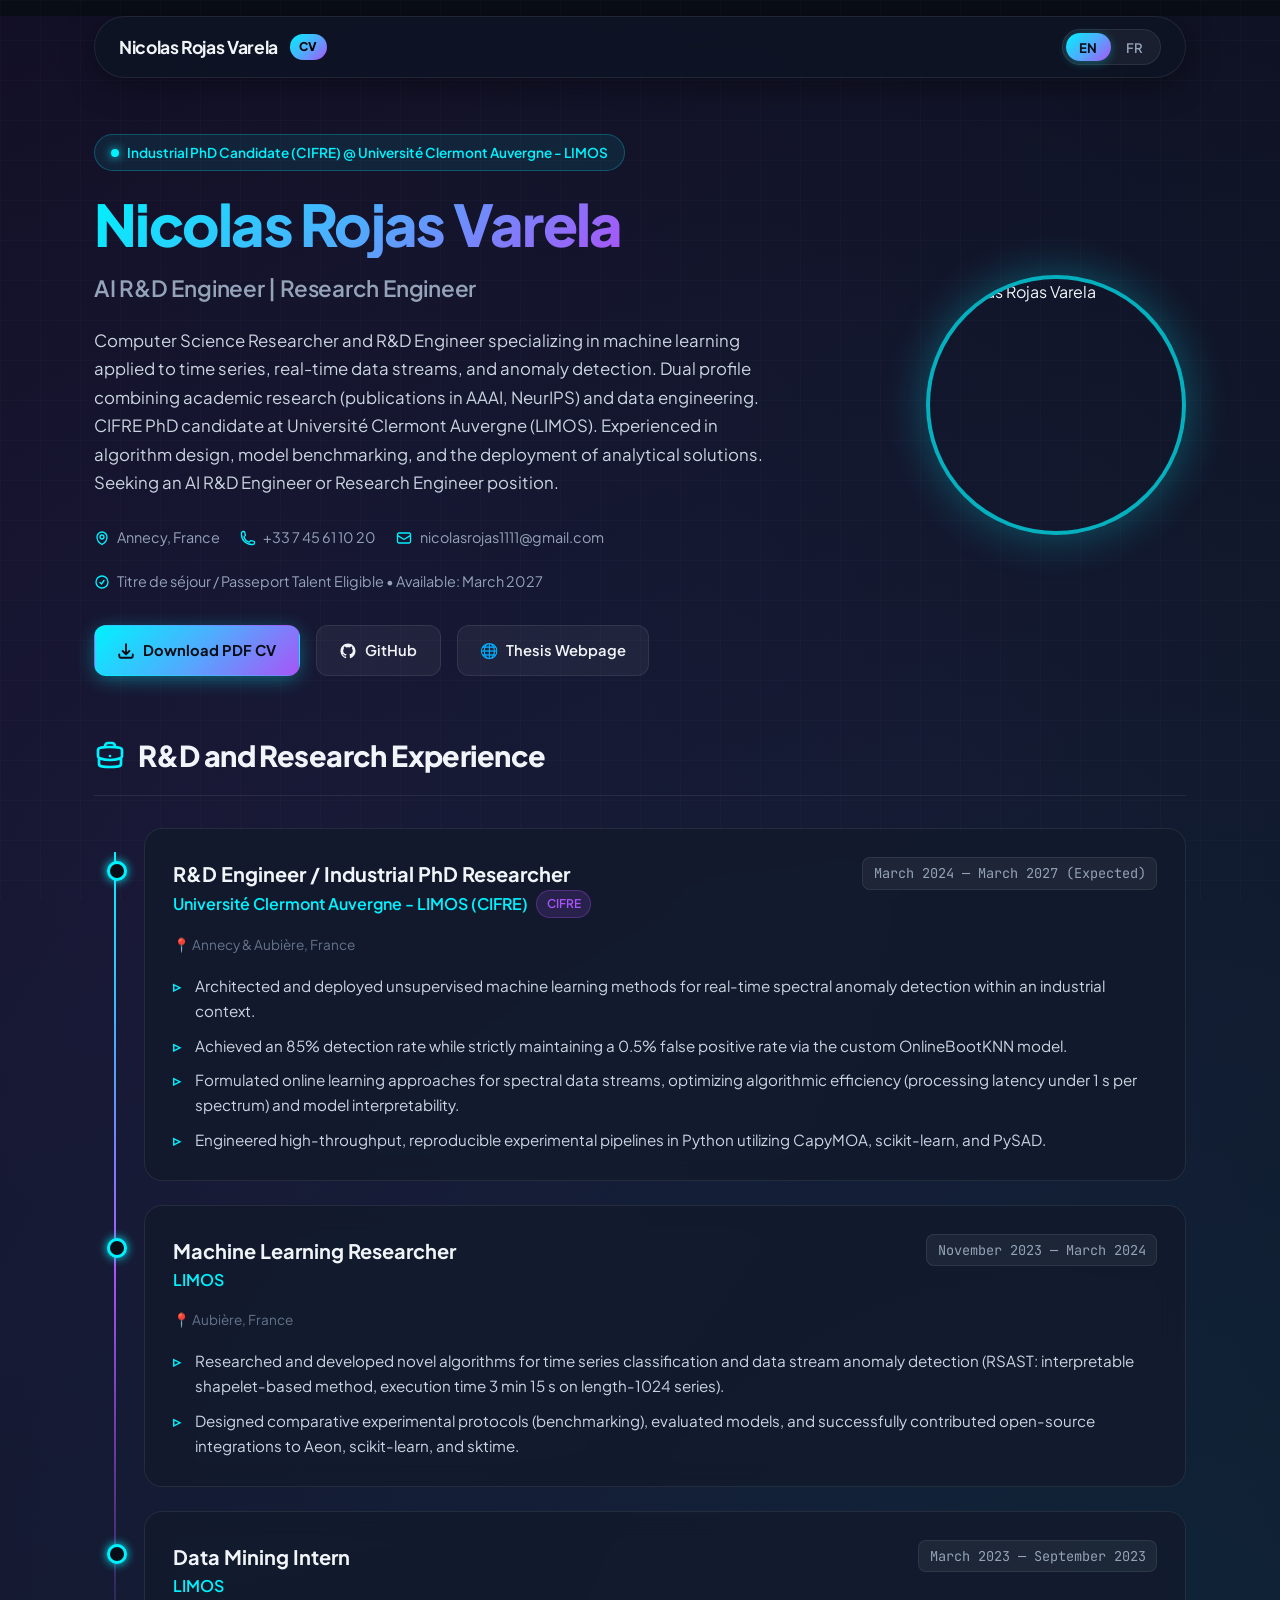
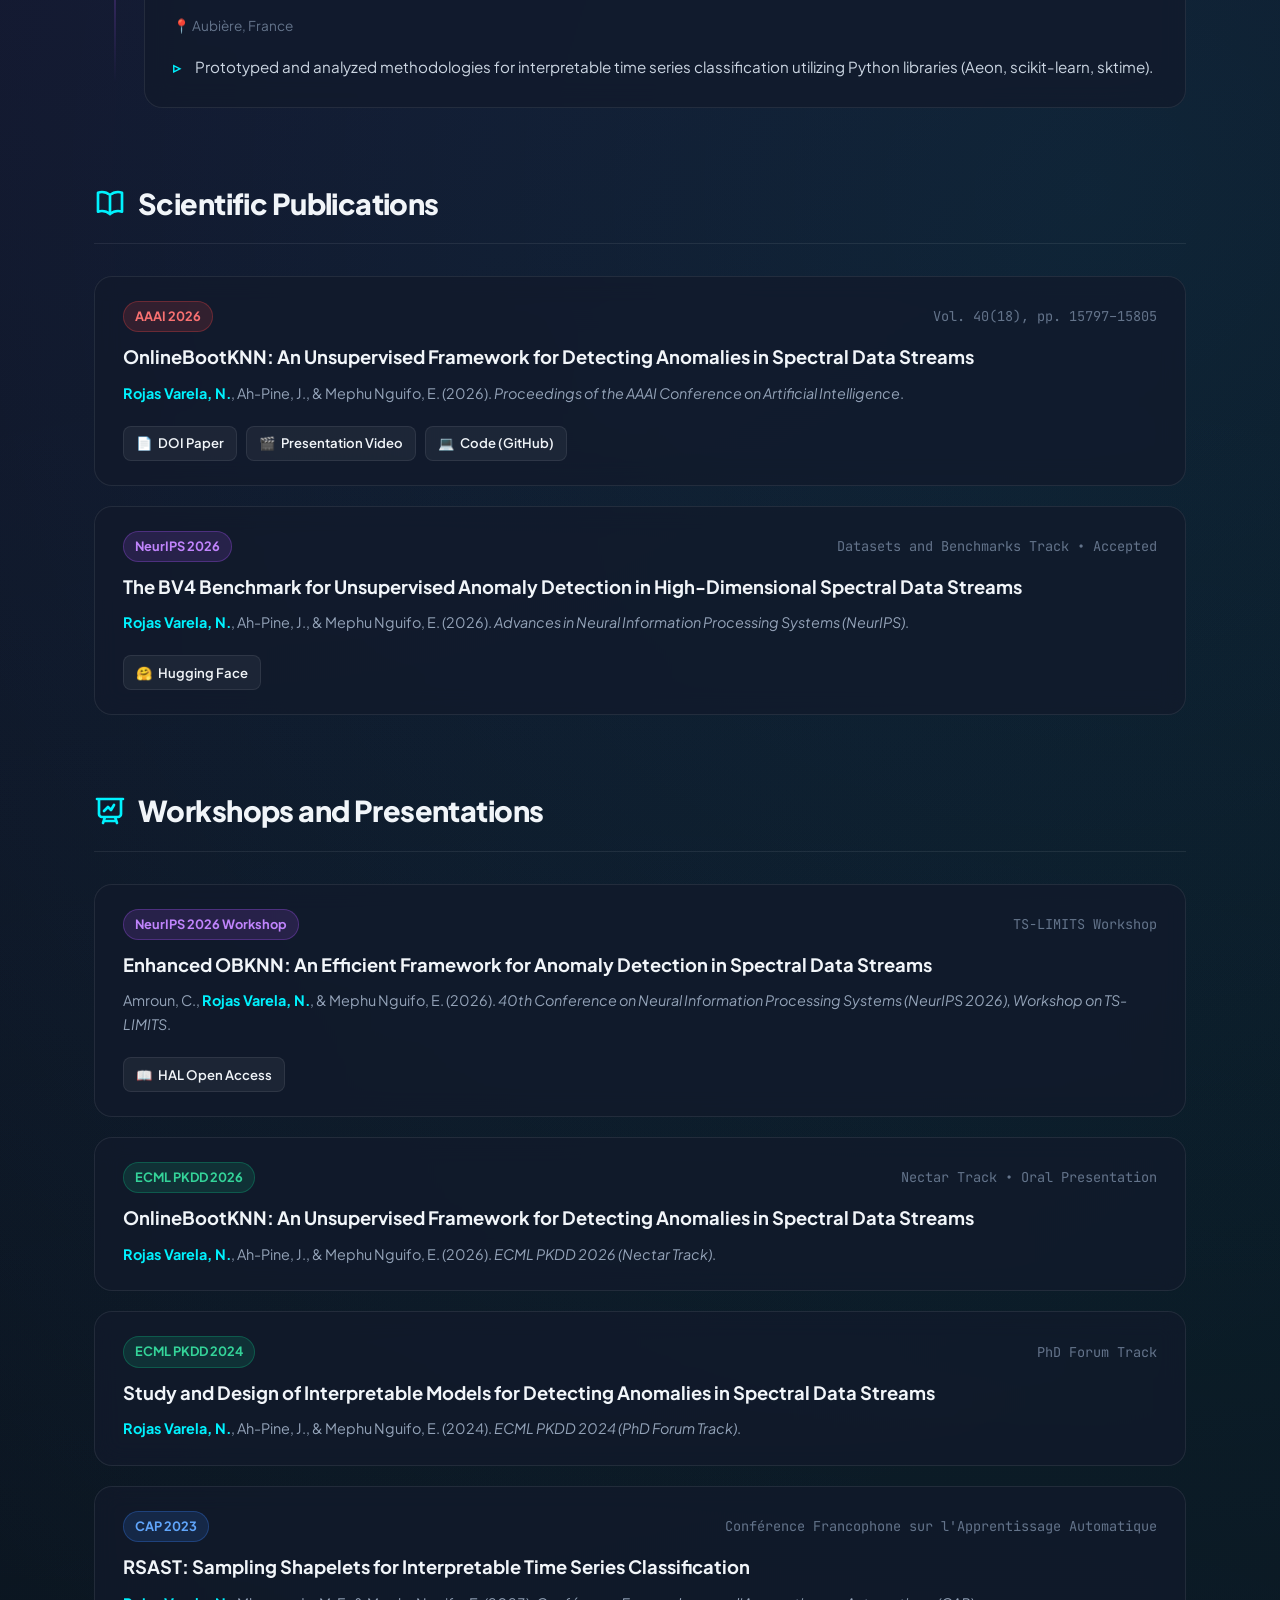
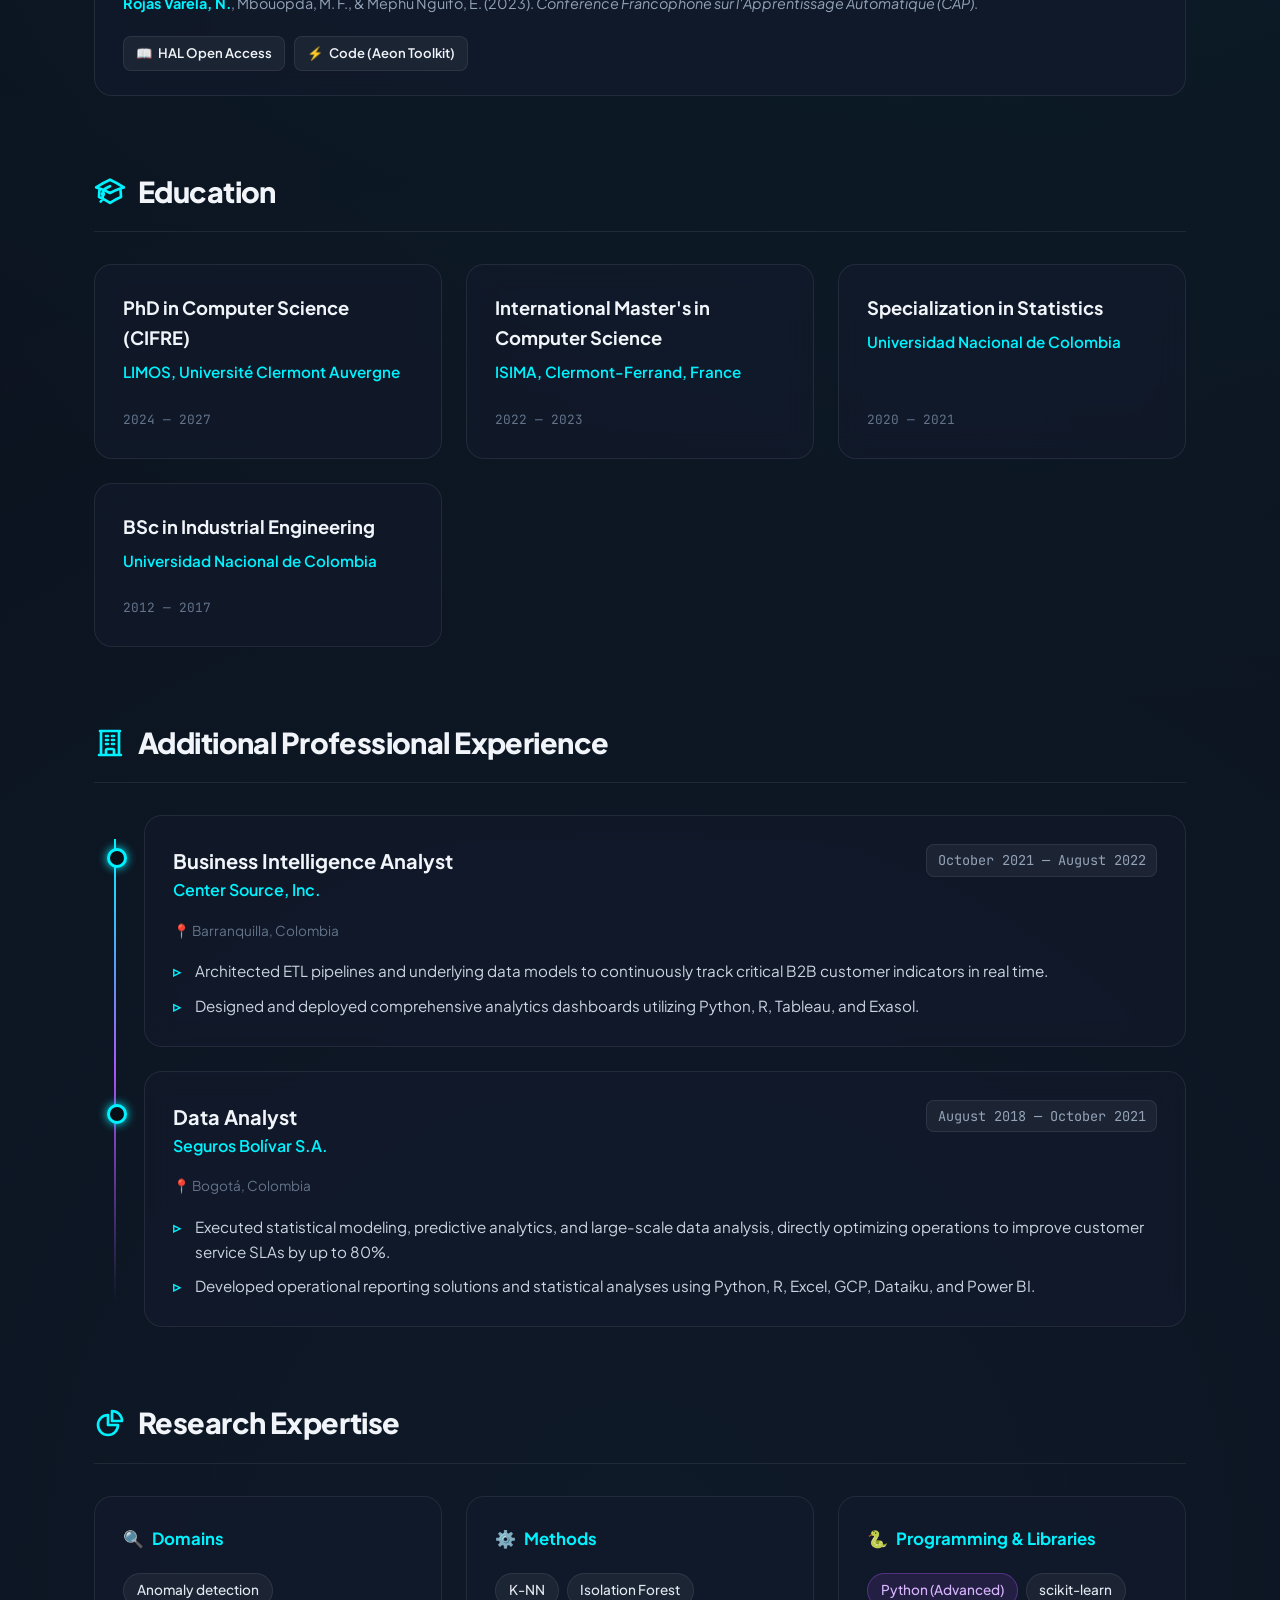
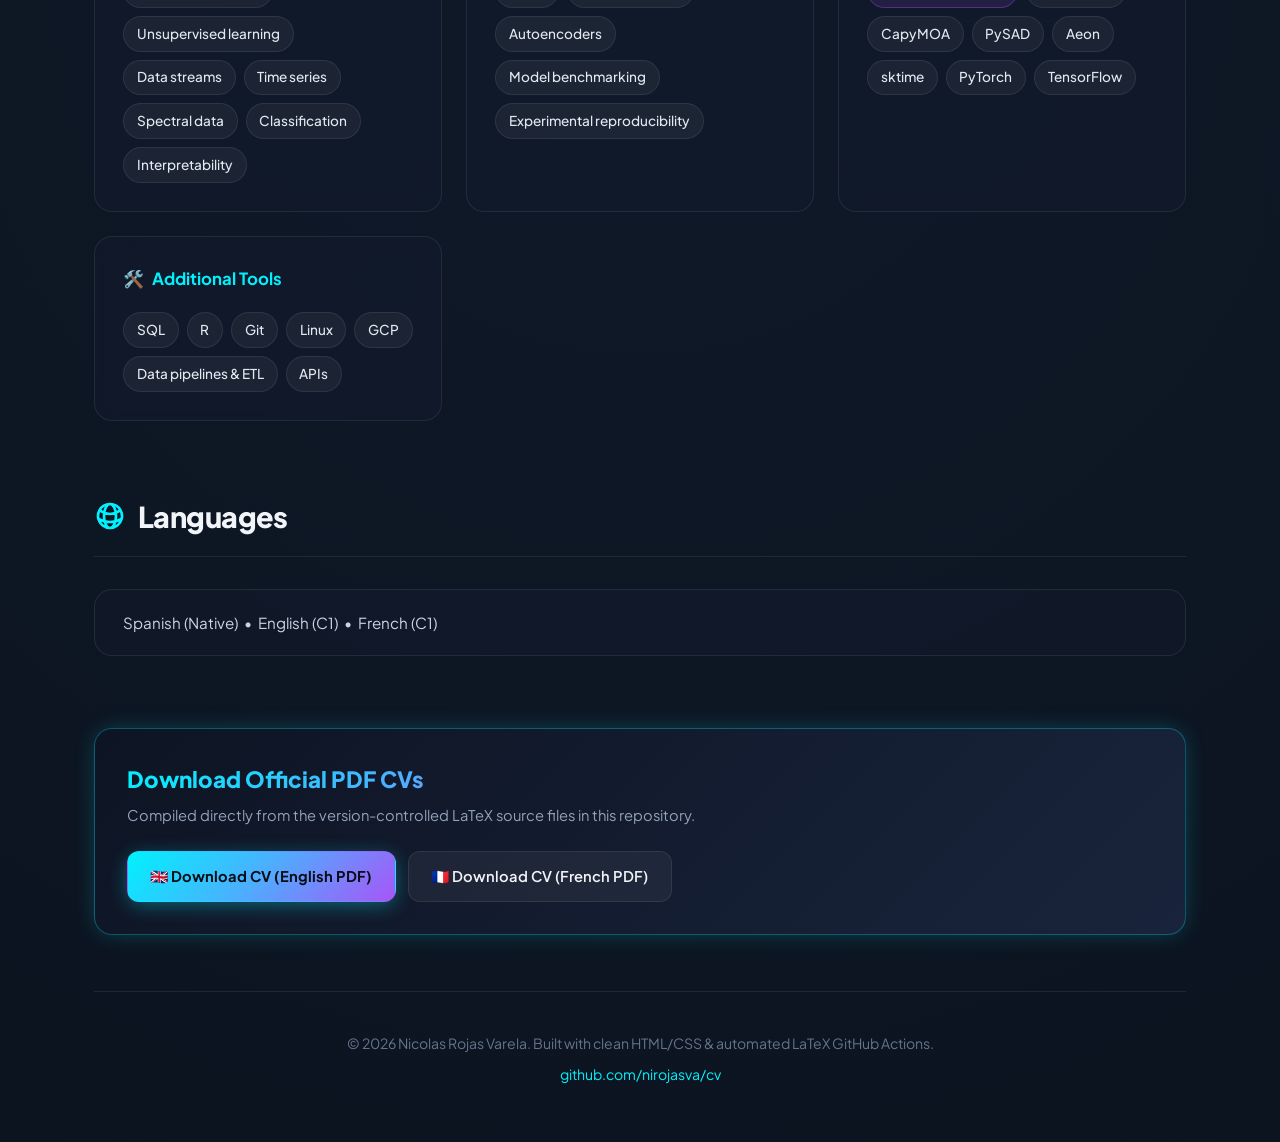
==== commit c6c67e31: "refactor: localize and refine French terminology in CV and portfolio website" ====
--- a/index.html
+++ b/index.html
@@ -46,13 +46,13 @@
 
         <div class="hero-subtitle" id="hero-role"
              data-en="AI R&D Engineer | Research Engineer"
-             data-fr="Ingénieur R&D en IA | Research Engineer">
+             data-fr="Ingénieur R&D en IA | Ingénieur de recherche">
           AI R&D Engineer | Research Engineer
         </div>
 
         <p class="hero-bio" id="hero-bio"
            data-en="Computer Science Researcher and R&D Engineer specializing in machine learning applied to time series, real-time data streams, and anomaly detection. Dual profile combining academic research (publications in AAAI, NeurIPS) and data engineering. CIFRE PhD candidate at Université Clermont Auvergne (LIMOS). Experienced in algorithm design, model benchmarking, and the deployment of analytical solutions. Seeking an AI R&D Engineer or Research Engineer position."
-           data-fr="Chercheur en informatique et ingénieur R&D spécialisé dans l'apprentissage automatique appliqué aux séries temporelles, aux flux de données en temps réel et à la détection d'anomalies. Double profil alliant recherche académique (publications AAAI, NeurIPS) et ingénierie de données. Doctorant CIFRE à l'Université Clermont Auvergne (LIMOS). Expérimenté dans la conception d'algorithmes, l'évaluation de modèles (benchmarking) et le déploiement de solutions analytiques. Recherche un poste d'Ingénieur R&D en IA ou Research Engineer.">
+           data-fr="Chercheur en informatique et ingénieur R&D spécialisé dans l'apprentissage automatique appliqué aux séries temporelles, aux flux de données en temps réel et à la détection d'anomalies. Double profil alliant recherche académique (publications AAAI, NeurIPS) et ingénierie de données. Doctorant CIFRE à l'Université Clermont Auvergne (LIMOS). Expérimenté dans la conception d'algorithmes, l'évaluation de modèles (benchmarking) et le déploiement de solutions analytiques. Recherche un poste d'Ingénieur R&D en IA ou d'Ingénieur de recherche.">
           Computer Science Researcher and R&D Engineer specializing in machine learning applied to time series, real-time data streams, and anomaly detection. Dual profile combining academic research (publications in AAAI, NeurIPS) and data engineering. CIFRE PhD candidate at Université Clermont Auvergne (LIMOS). Experienced in algorithm design, model benchmarking, and the deployment of analytical solutions. Seeking an AI R&D Engineer or Research Engineer position.
         </p>
 
@@ -183,7 +183,7 @@
             <div>
               <div class="timeline-role" 
                    data-en="Data Mining Intern" 
-                   data-fr="Stagiaire Data Miner">
+                   data-fr="Stagiaire en fouille de données (Data Mining)">
                 Data Mining Intern
               </div>
               <div class="timeline-company">LIMOS</div>
@@ -227,13 +227,13 @@
           </div>
           <div class="pub-links">
             <a href="https://doi.org/10.1609/aaai.v40i18.38611" target="_blank" rel="noopener noreferrer" class="pub-link-btn">
-              <span>📄</span> DOI Paper
+              <span>📄</span> <span data-en="DOI Paper" data-fr="Article (DOI)">DOI Paper</span>
             </a>
             <a href="https://underline.io/lecture/141774-onlinebootknn-an-unsupervised-framework-for-detecting-anomalies-in-spectral-data-streams" target="_blank" rel="noopener noreferrer" class="pub-link-btn">
-              <span>🎬</span> Presentation Video
+              <span>🎬</span> <span data-en="Presentation Video" data-fr="Vidéo de présentation">Presentation Video</span>
             </a>
             <a href="https://github.com/nirojasva/spectral-benchmark" target="_blank" rel="noopener noreferrer" class="pub-link-btn">
-              <span>💻</span> Code (GitHub)
+              <span>💻</span> <span data-en="Code (GitHub)" data-fr="Code (GitHub)">Code (GitHub)</span>
             </a>
           </div>
         </div>
@@ -242,7 +242,7 @@
         <div class="pub-card">
           <div class="pub-top">
             <span class="pub-venue-badge badge-neurips">NeurIPS 2026</span>
-            <span class="pub-year" data-en="Datasets and Benchmarks Track • Accepted" data-fr="Datasets and Benchmarks Track • Accepté">Datasets and Benchmarks Track • Accepted</span>
+            <span class="pub-year" data-en="Datasets and Benchmarks Track • Accepted" data-fr="Session Datasets & Benchmarks • Accepté">Datasets and Benchmarks Track • Accepted</span>
           </div>
           <div class="pub-title">
             The BV4 Benchmark for Unsupervised Anomaly Detection in High-Dimensional Spectral Data Streams
@@ -264,7 +264,7 @@
       <div class="section-header">
         <h2 class="section-title">
           <svg class="section-icon" fill="none" viewBox="0 0 24 24" stroke-width="2" stroke="currentColor"><path stroke-linecap="round" stroke-linejoin="round" d="M3.75 3v11.25A2.25 2.25 0 006 16.5h2.25M3.75 3h-1.5m1.5 0h16.5m0 0h1.5m-1.5 0v11.25A2.25 2.25 0 0118 16.5h-2.25m-7.5 0h7.5m-7.5 0l-1 3m8.5-3l1 3m0 0l.5 1.5m-.5-1.5h-9.5m0 0l-.5 1.5m.75-9l3-3 2.25 2.25L15 7.5"/></svg>
-          <span data-en="Workshops and Presentations" data-fr="Workshops et présentations">Workshops and Presentations</span>
+          <span data-en="Workshops and Presentations" data-fr="Ateliers et présentations">Workshops and Presentations</span>
         </h2>
       </div>
 
@@ -273,7 +273,7 @@
         <div class="pub-card">
           <div class="pub-top">
             <span class="pub-venue-badge badge-neurips">NeurIPS 2026 Workshop</span>
-            <span class="pub-year" data-en="TS-LIMITS Workshop" data-fr="Workshop TS-LIMITS">TS-LIMITS Workshop</span>
+            <span class="pub-year" data-en="TS-LIMITS Workshop" data-fr="Atelier TS-LIMITS">TS-LIMITS Workshop</span>
           </div>
           <div class="pub-title">
             Enhanced OBKNN: An Efficient Framework for Anomaly Detection in Spectral Data Streams
@@ -283,7 +283,7 @@
           </div>
           <div class="pub-links">
             <a href="https://hal.science/hal-05803665/" target="_blank" rel="noopener noreferrer" class="pub-link-btn">
-              <span>📖</span> HAL Open Access
+              <span>📖</span> <span data-en="HAL Open Access" data-fr="Article HAL (Open Access)">HAL Open Access</span>
             </a>
           </div>
         </div>
@@ -292,7 +292,7 @@
         <div class="pub-card">
           <div class="pub-top">
             <span class="pub-venue-badge badge-ecml">ECML PKDD 2026</span>
-            <span class="pub-year" data-en="Nectar Track • Oral Presentation" data-fr="Nectar Track • Présentation orale">Nectar Track • Oral Presentation</span>
+            <span class="pub-year" data-en="Nectar Track • Oral Presentation" data-fr="Session Nectar • Présentation orale">Nectar Track • Oral Presentation</span>
           </div>
           <div class="pub-title">
             OnlineBootKNN: An Unsupervised Framework for Detecting Anomalies in Spectral Data Streams
@@ -306,7 +306,7 @@
         <div class="pub-card">
           <div class="pub-top">
             <span class="pub-venue-badge badge-ecml">ECML PKDD 2024</span>
-            <span class="pub-year" data-en="PhD Forum Track" data-fr="PhD Forum Track">PhD Forum Track</span>
+            <span class="pub-year" data-en="PhD Forum Track" data-fr="Forum des doctorants (PhD Forum)">PhD Forum Track</span>
           </div>
           <div class="pub-title">
             Study and Design of Interpretable Models for Detecting Anomalies in Spectral Data Streams
@@ -330,10 +330,10 @@
           </div>
           <div class="pub-links">
             <a href="https://hal.science/hal-04311309/" target="_blank" rel="noopener noreferrer" class="pub-link-btn">
-              <span>📖</span> HAL Open Access
+              <span>📖</span> <span data-en="HAL Open Access" data-fr="Article HAL (Open Access)">HAL Open Access</span>
             </a>
             <a href="https://www.aeon-toolkit.org/en/v1.1.0/api_reference/auto_generated/aeon.transformations.collection.shapelet_based.RSAST.html" target="_blank" rel="noopener noreferrer" class="pub-link-btn">
-              <span>⚡</span> Code (Aeon Toolkit)
+              <span>⚡</span> <span data-en="Code (Aeon Toolkit)" data-fr="Code (Toolkit Aeon)">Code (Aeon Toolkit)</span>
             </a>
           </div>
         </div>
@@ -400,7 +400,7 @@
             <div>
               <div class="timeline-role" 
                    data-en="Business Intelligence Analyst" 
-                   data-fr="Analyste Business Intelligence">
+                   data-fr="Analyste en informatique décisionnelle (BI)">
                 Business Intelligence Analyst
               </div>
               <div class="timeline-company">Center Source, Inc.</div>
@@ -411,7 +411,7 @@
           <div class="timeline-body">
             <ul>
               <li data-en="Architected ETL pipelines and underlying data models to continuously track critical B2B customer indicators in real time."
-                  data-fr="Architecture de pipelines ETL et modélisation de données (suivi d'indicateurs clients clés pour le business, actualisés en temps réel).">
+                  data-fr="Architecture de pipelines ETL et modélisation de données (suivi d'indicateurs clients stratégiques, actualisés en temps réel).">
                 Architected ETL pipelines and underlying data models to continuously track critical B2B customer indicators in real time.
               </li>
               <li data-en="Designed and deployed comprehensive analytics dashboards utilizing Python, R, Tableau, and Exasol."
@@ -468,13 +468,13 @@
             <span data-en="Domains" data-fr="Domaines">Domains</span>
           </div>
           <div class="skill-chips">
-            <span class="skill-chip">Anomaly detection</span>
-            <span class="skill-chip">Unsupervised learning</span>
-            <span class="skill-chip">Data streams</span>
-            <span class="skill-chip">Time series</span>
-            <span class="skill-chip">Spectral data</span>
-            <span class="skill-chip">Classification</span>
-            <span class="skill-chip">Interpretability</span>
+            <span class="skill-chip" data-en="Anomaly detection" data-fr="Détection d'anomalies">Anomaly detection</span>
+            <span class="skill-chip" data-en="Unsupervised learning" data-fr="Apprentissage non supervisé">Unsupervised learning</span>
+            <span class="skill-chip" data-en="Data streams" data-fr="Flux de données">Data streams</span>
+            <span class="skill-chip" data-en="Time series" data-fr="Séries temporelles">Time series</span>
+            <span class="skill-chip" data-en="Spectral data" data-fr="Données spectrales">Spectral data</span>
+            <span class="skill-chip" data-en="Classification" data-fr="Classification">Classification</span>
+            <span class="skill-chip" data-en="Interpretability" data-fr="Interprétabilité">Interpretability</span>
           </div>
         </div>
 
@@ -484,11 +484,11 @@
             <span data-en="Methods" data-fr="Méthodes">Methods</span>
           </div>
           <div class="skill-chips">
-            <span class="skill-chip">K-NN</span>
-            <span class="skill-chip">Isolation Forest</span>
-            <span class="skill-chip">Autoencoders</span>
-            <span class="skill-chip">Model benchmarking</span>
-            <span class="skill-chip">Experimental reproducibility</span>
+            <span class="skill-chip" data-en="K-NN" data-fr="K-NN">K-NN</span>
+            <span class="skill-chip" data-en="Isolation Forest" data-fr="Isolation Forest">Isolation Forest</span>
+            <span class="skill-chip" data-en="Autoencoders" data-fr="Autoencodeurs">Autoencoders</span>
+            <span class="skill-chip" data-en="Model benchmarking" data-fr="Benchmarking de modèles">Model benchmarking</span>
+            <span class="skill-chip" data-en="Experimental reproducibility" data-fr="Reproductibilité expérimentale">Experimental reproducibility</span>
           </div>
         </div>
 
@@ -498,14 +498,14 @@
             <span data-en="Programming & Libraries" data-fr="Programmation & bibliothèques">Programming & Libraries</span>
           </div>
           <div class="skill-chips">
-            <span class="skill-chip featured">Python (Advanced)</span>
-            <span class="skill-chip">scikit-learn</span>
-            <span class="skill-chip">CapyMOA</span>
-            <span class="skill-chip">PySAD</span>
-            <span class="skill-chip">Aeon</span>
-            <span class="skill-chip">sktime</span>
-            <span class="skill-chip">PyTorch</span>
-            <span class="skill-chip">TensorFlow</span>
+            <span class="skill-chip featured" data-en="Python (Advanced)" data-fr="Python (Avancé)">Python (Advanced)</span>
+            <span class="skill-chip" data-en="scikit-learn" data-fr="scikit-learn">scikit-learn</span>
+            <span class="skill-chip" data-en="CapyMOA" data-fr="CapyMOA">CapyMOA</span>
+            <span class="skill-chip" data-en="PySAD" data-fr="PySAD">PySAD</span>
+            <span class="skill-chip" data-en="Aeon" data-fr="Aeon">Aeon</span>
+            <span class="skill-chip" data-en="sktime" data-fr="sktime">sktime</span>
+            <span class="skill-chip" data-en="PyTorch" data-fr="PyTorch">PyTorch</span>
+            <span class="skill-chip" data-en="TensorFlow" data-fr="TensorFlow">TensorFlow</span>
           </div>
         </div>
 
@@ -515,13 +515,13 @@
             <span data-en="Additional Tools" data-fr="Outils complémentaires">Additional Tools</span>
           </div>
           <div class="skill-chips">
-            <span class="skill-chip">SQL</span>
-            <span class="skill-chip">R</span>
-            <span class="skill-chip">Git</span>
-            <span class="skill-chip">Linux</span>
-            <span class="skill-chip">GCP</span>
-            <span class="skill-chip">Data pipelines & ETL</span>
-            <span class="skill-chip">APIs</span>
+            <span class="skill-chip" data-en="SQL" data-fr="SQL">SQL</span>
+            <span class="skill-chip" data-en="R" data-fr="R">R</span>
+            <span class="skill-chip" data-en="Git" data-fr="Git">Git</span>
+            <span class="skill-chip" data-en="Linux" data-fr="Linux">Linux</span>
+            <span class="skill-chip" data-en="GCP" data-fr="GCP">GCP</span>
+            <span class="skill-chip" data-en="Data pipelines & ETL" data-fr="Pipelines de données & ETL">Data pipelines & ETL</span>
+            <span class="skill-chip" data-en="APIs" data-fr="APIs">APIs</span>
           </div>
         </div>
       </div>
@@ -557,11 +557,11 @@
       <div class="download-actions">
         <!-- English CV -->
         <a href="cv_en_research.pdf" class="btn btn-primary" download title="English CV - AI R&D Engineer">
-          <span>🇬🇧 Download CV (English PDF)</span>
+          <span data-en="🇬🇧 Download CV (English PDF)" data-fr="🇬🇧 Télécharger le CV (PDF Anglais)">🇬🇧 Download CV (English PDF)</span>
         </a>
         <!-- French CV -->
         <a href="cv_fr_research.pdf" class="btn btn-secondary" download title="French CV - Ingénieur R&D en IA">
-          <span>🇫🇷 Télécharger le CV (Français PDF)</span>
+          <span data-en="🇫🇷 Download CV (French PDF)" data-fr="🇫🇷 Télécharger le CV (PDF Français)">🇫🇷 Télécharger le CV (French PDF)</span>
         </a>
       </div>
     </div>
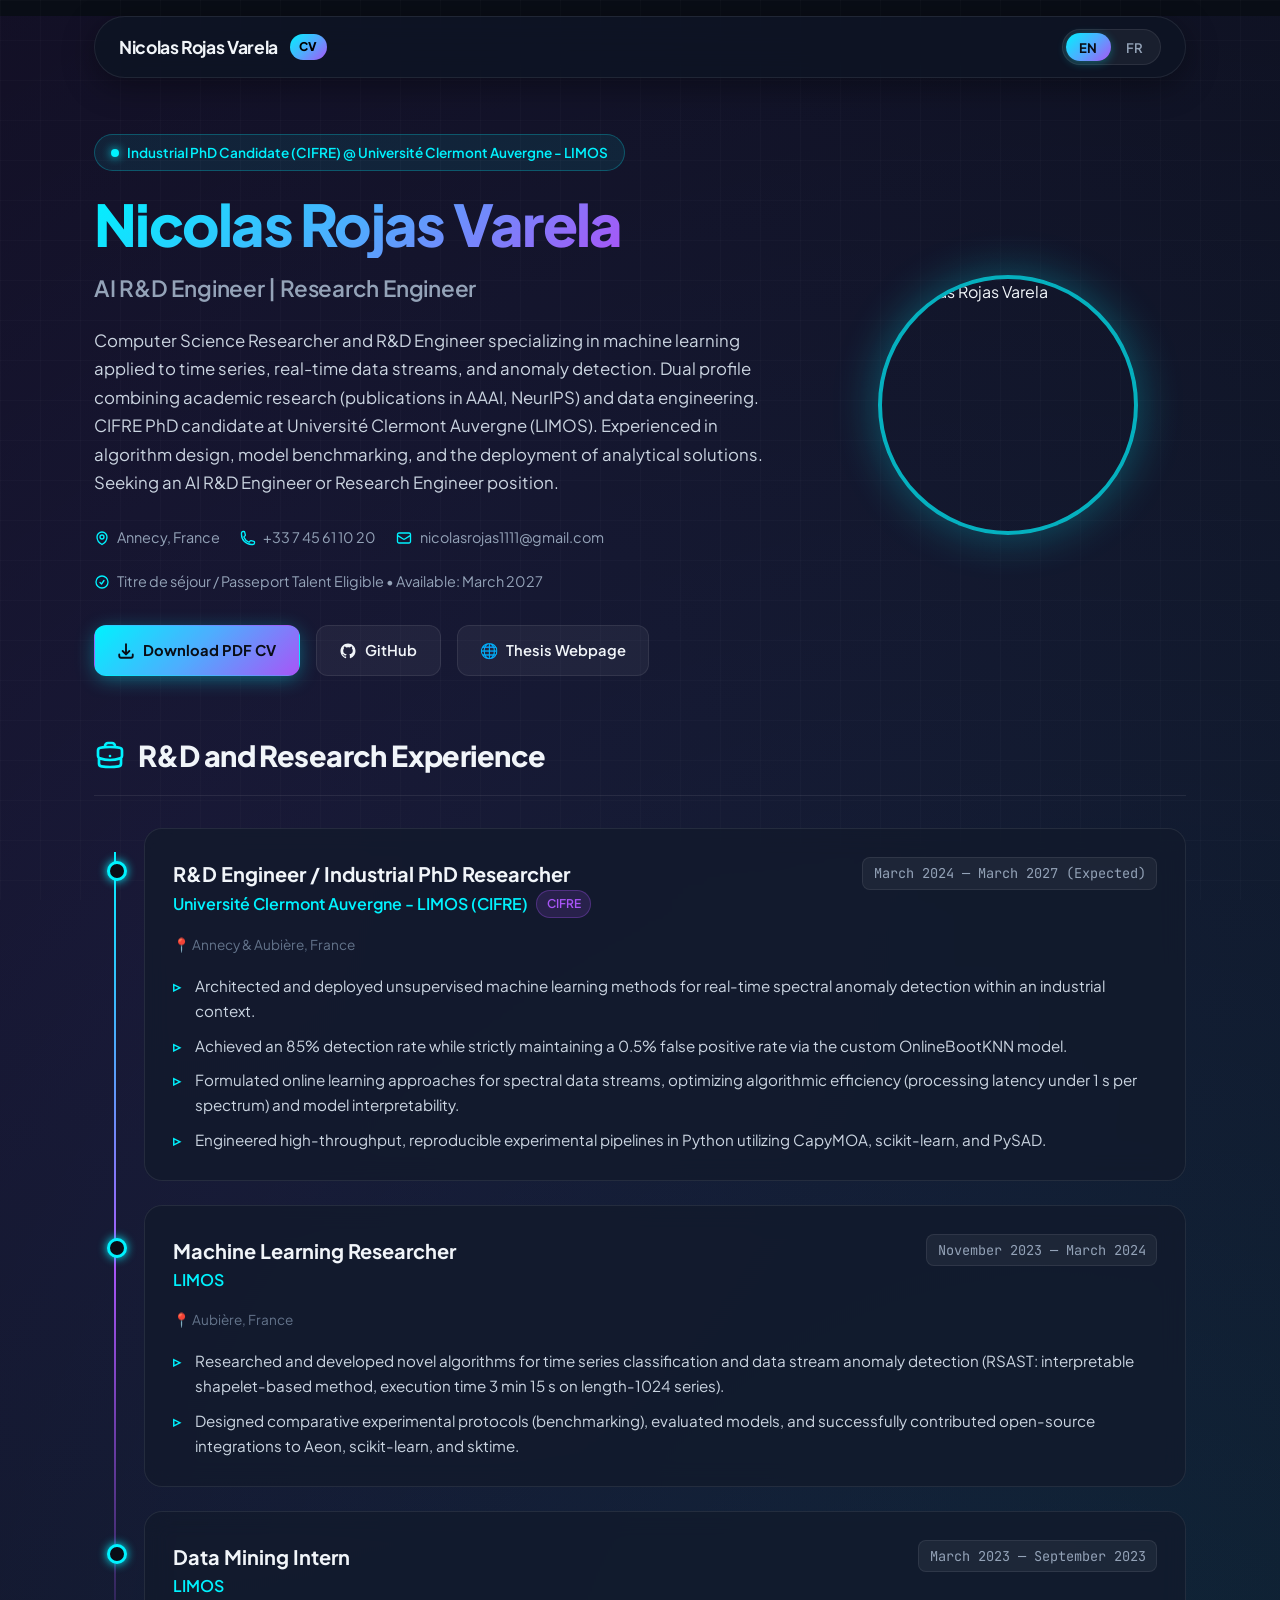
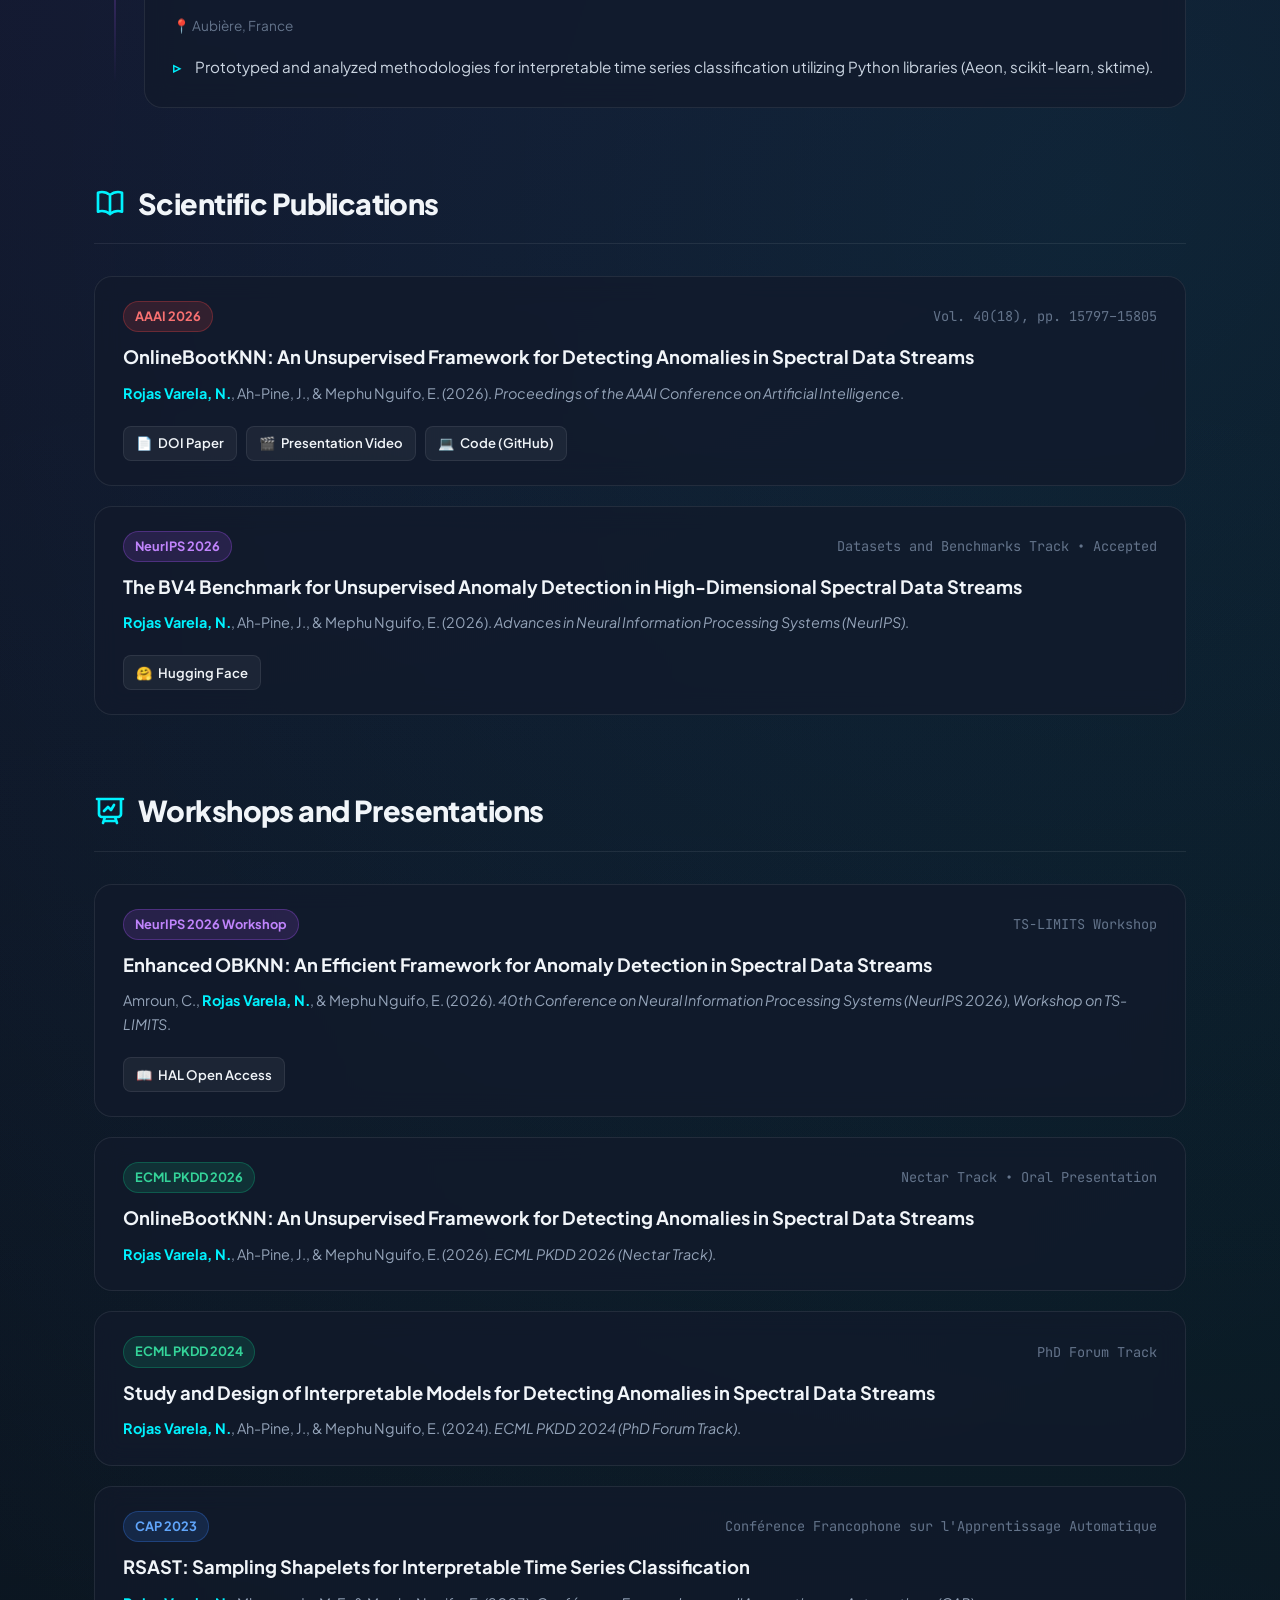
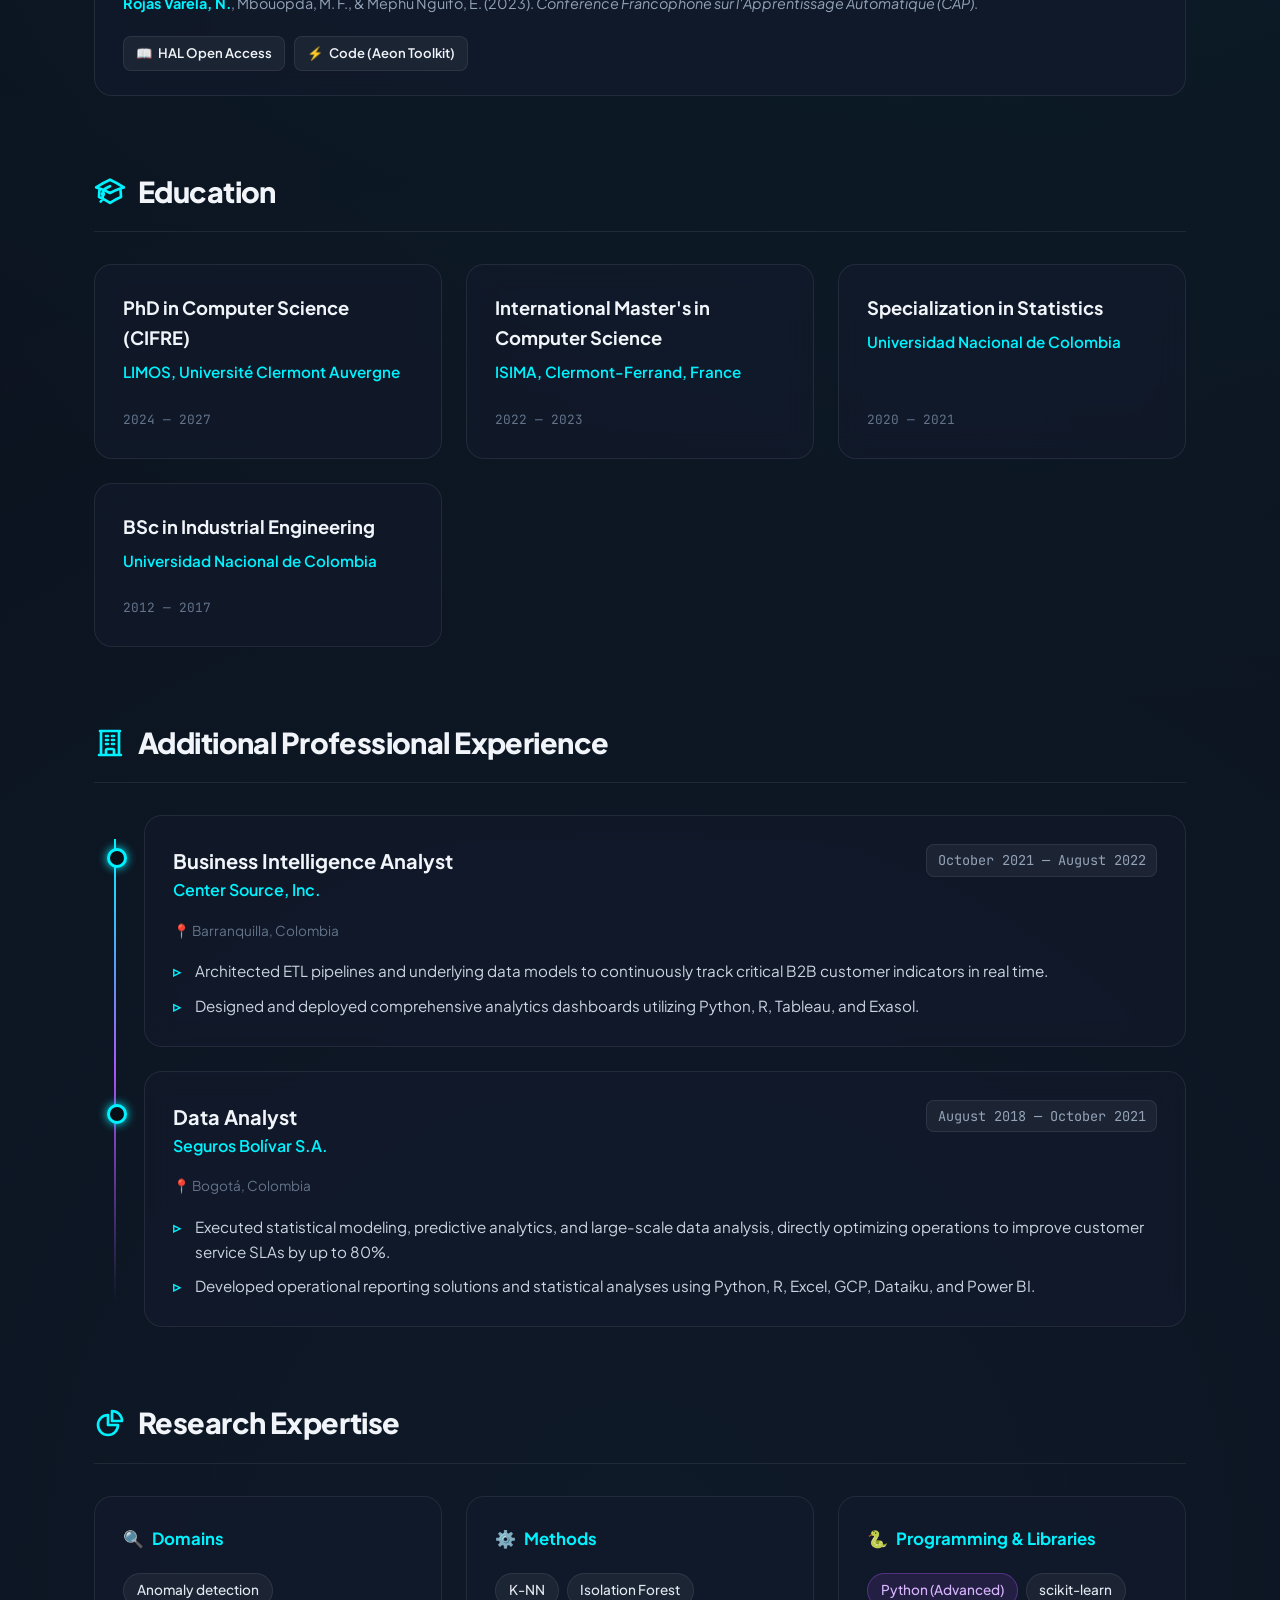
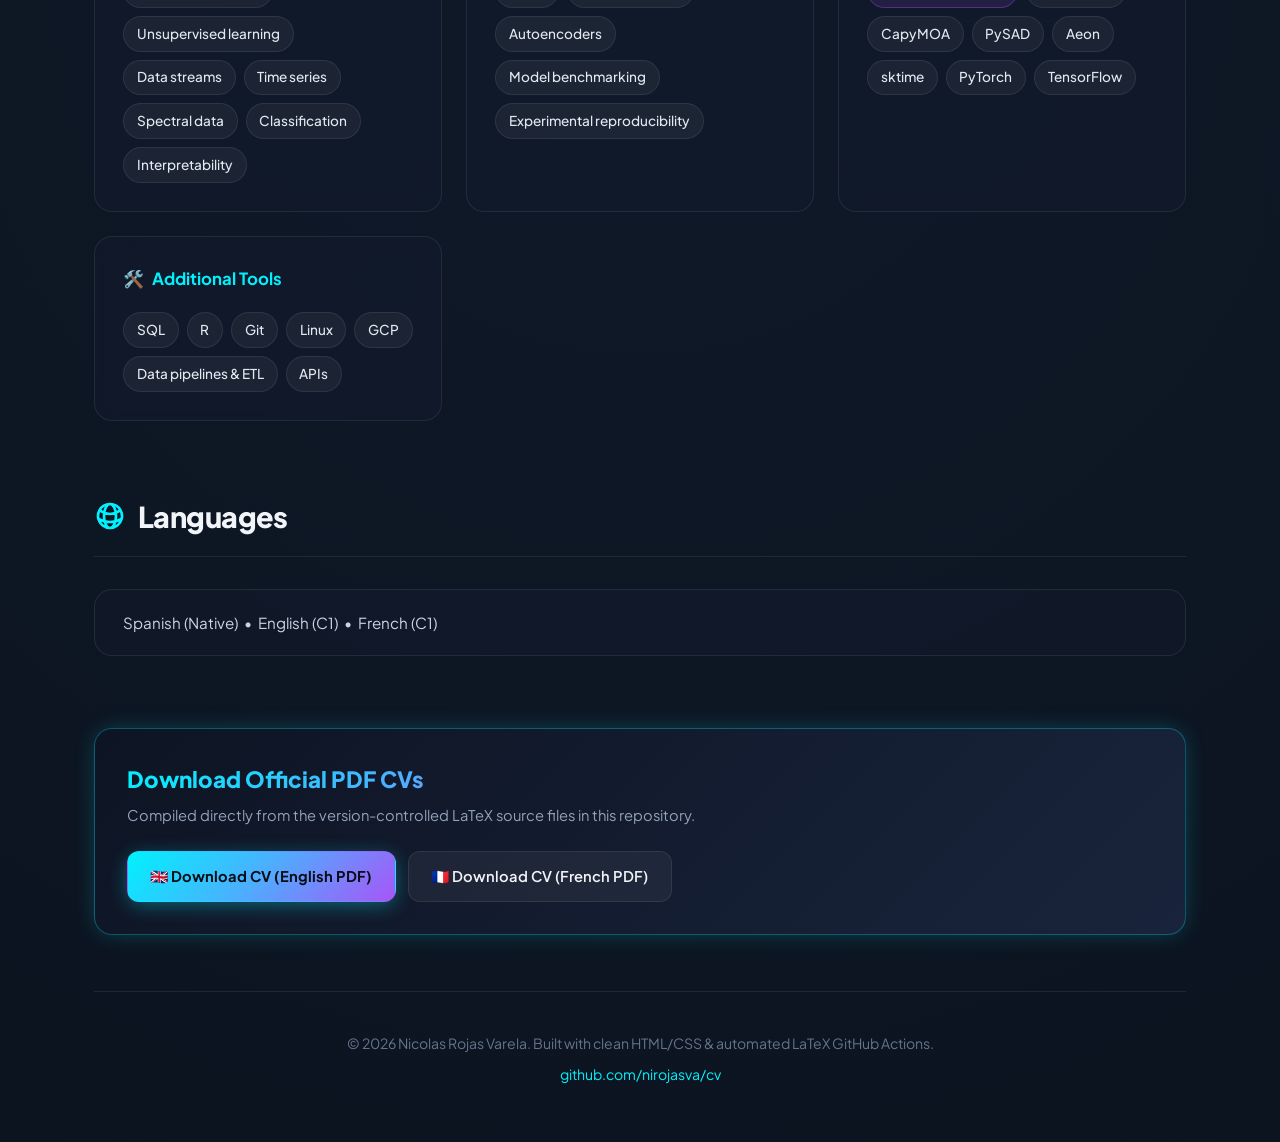
==== commit fa8557bc: "feat: add CI workflow for LaTeX compilation and GitHub Pages deployment with local profile support" ====
--- a/index.html
+++ b/index.html
@@ -95,8 +95,8 @@
         </div>
       </div>
 
-      <div class="hero-avatar-wrapper">
-        <img src="https://avatars.githubusercontent.com/u/115658238?v=4" alt="Nicolas Rojas Varela" class="hero-avatar" />
+      <div class="hero-avatar-wrapper" oncontextmenu="return false;">
+        <img src="profile.jpg" alt="Nicolas Rojas Varela" class="hero-avatar" draggable="false" oncontextmenu="return false;" />
       </div>
     </section>
 
--- a/style.css
+++ b/style.css
@@ -175,6 +175,9 @@
   display: flex;
   justify-content: center;
   align-items: center;
+  margin-right: 3rem;
+  user-select: none;
+  -webkit-user-select: none;
 }
 
 .hero-avatar {
@@ -182,13 +185,17 @@
   height: 260px;
   border-radius: 50%;
   object-fit: cover;
+  object-position: center center;
   border: 4px solid rgba(0, 242, 254, 0.7);
   box-shadow: 0 0 45px rgba(0, 242, 254, 0.3);
   display: block;
   transition: var(--transition);
-}
-
-.hero-avatar:hover {
+  pointer-events: none;
+  user-select: none;
+  -webkit-user-drag: none;
+}
+
+.hero-avatar-wrapper:hover .hero-avatar {
   transform: scale(1.03);
   box-shadow: 0 0 55px rgba(0, 242, 254, 0.6);
   border-color: var(--cyan);
@@ -203,6 +210,7 @@
 
   .hero-avatar-wrapper {
     order: -1;
+    margin-right: 0;
   }
 
   .hero-avatar {
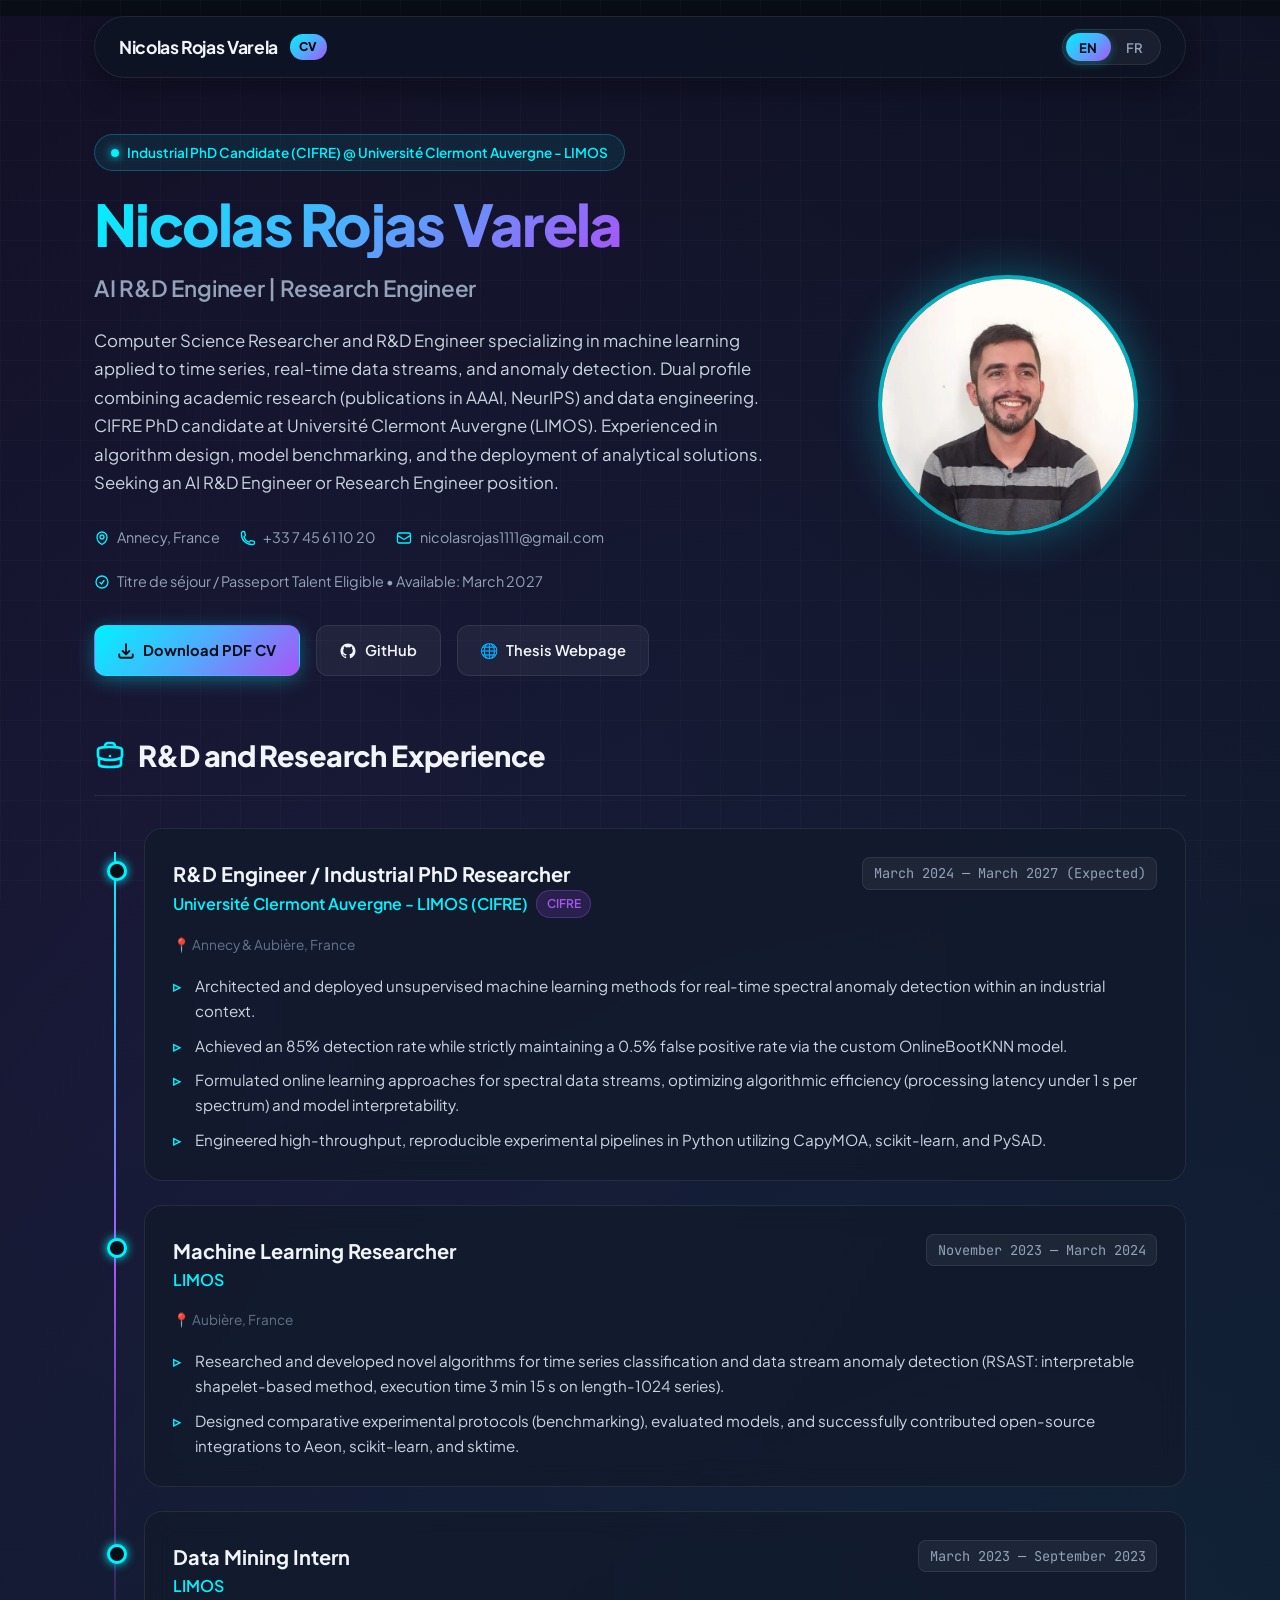
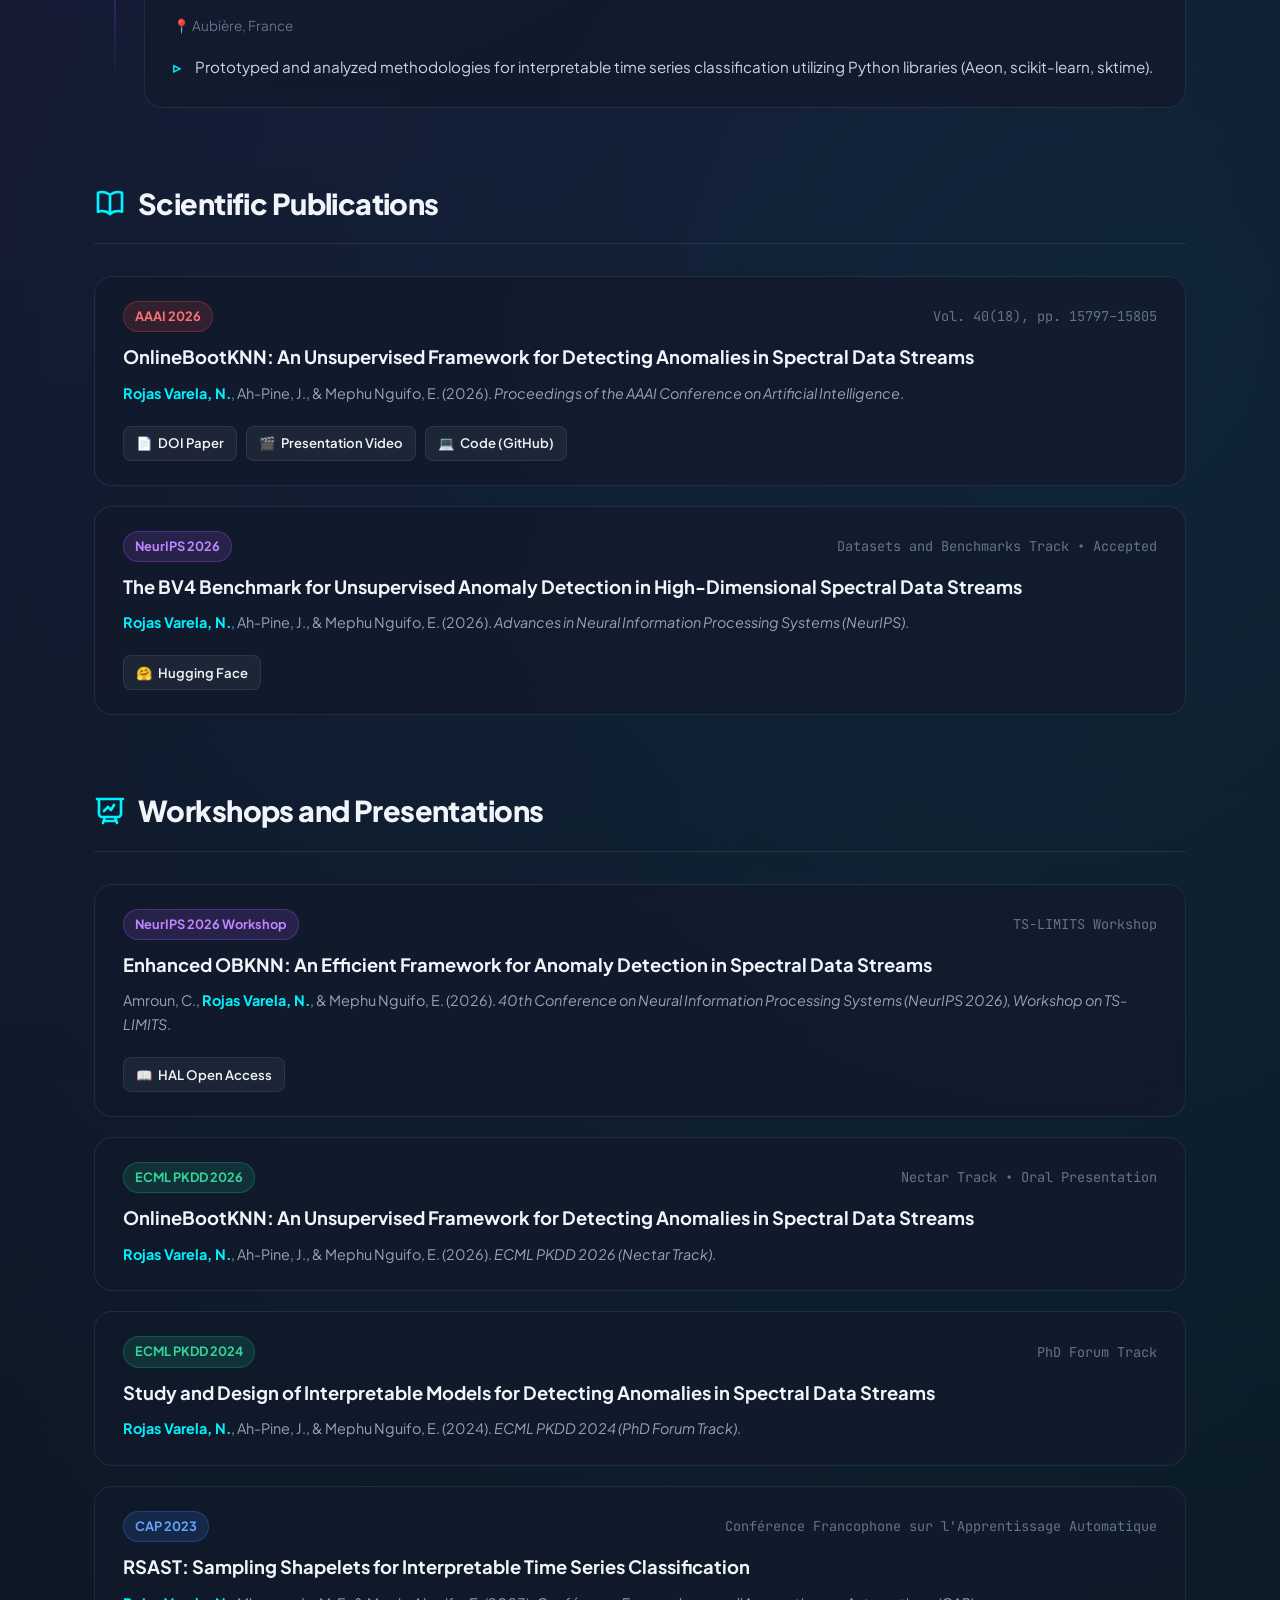
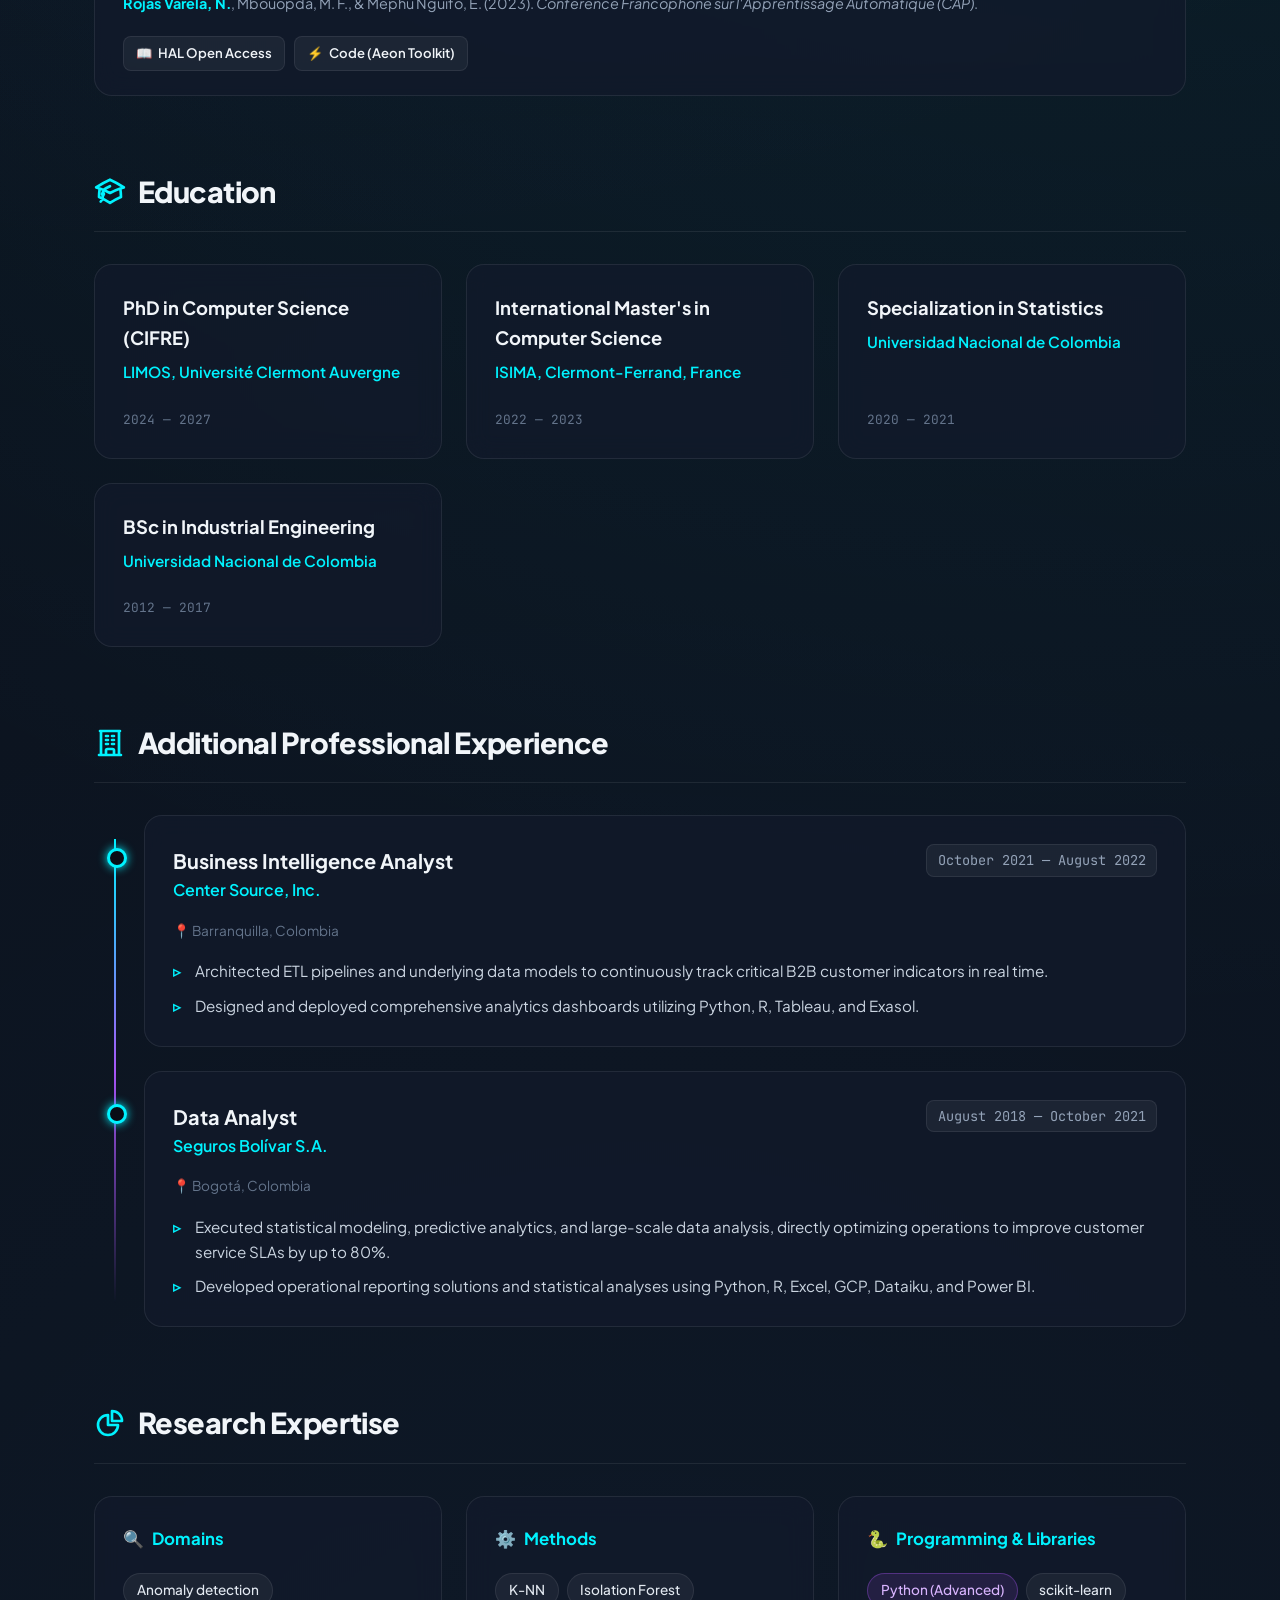
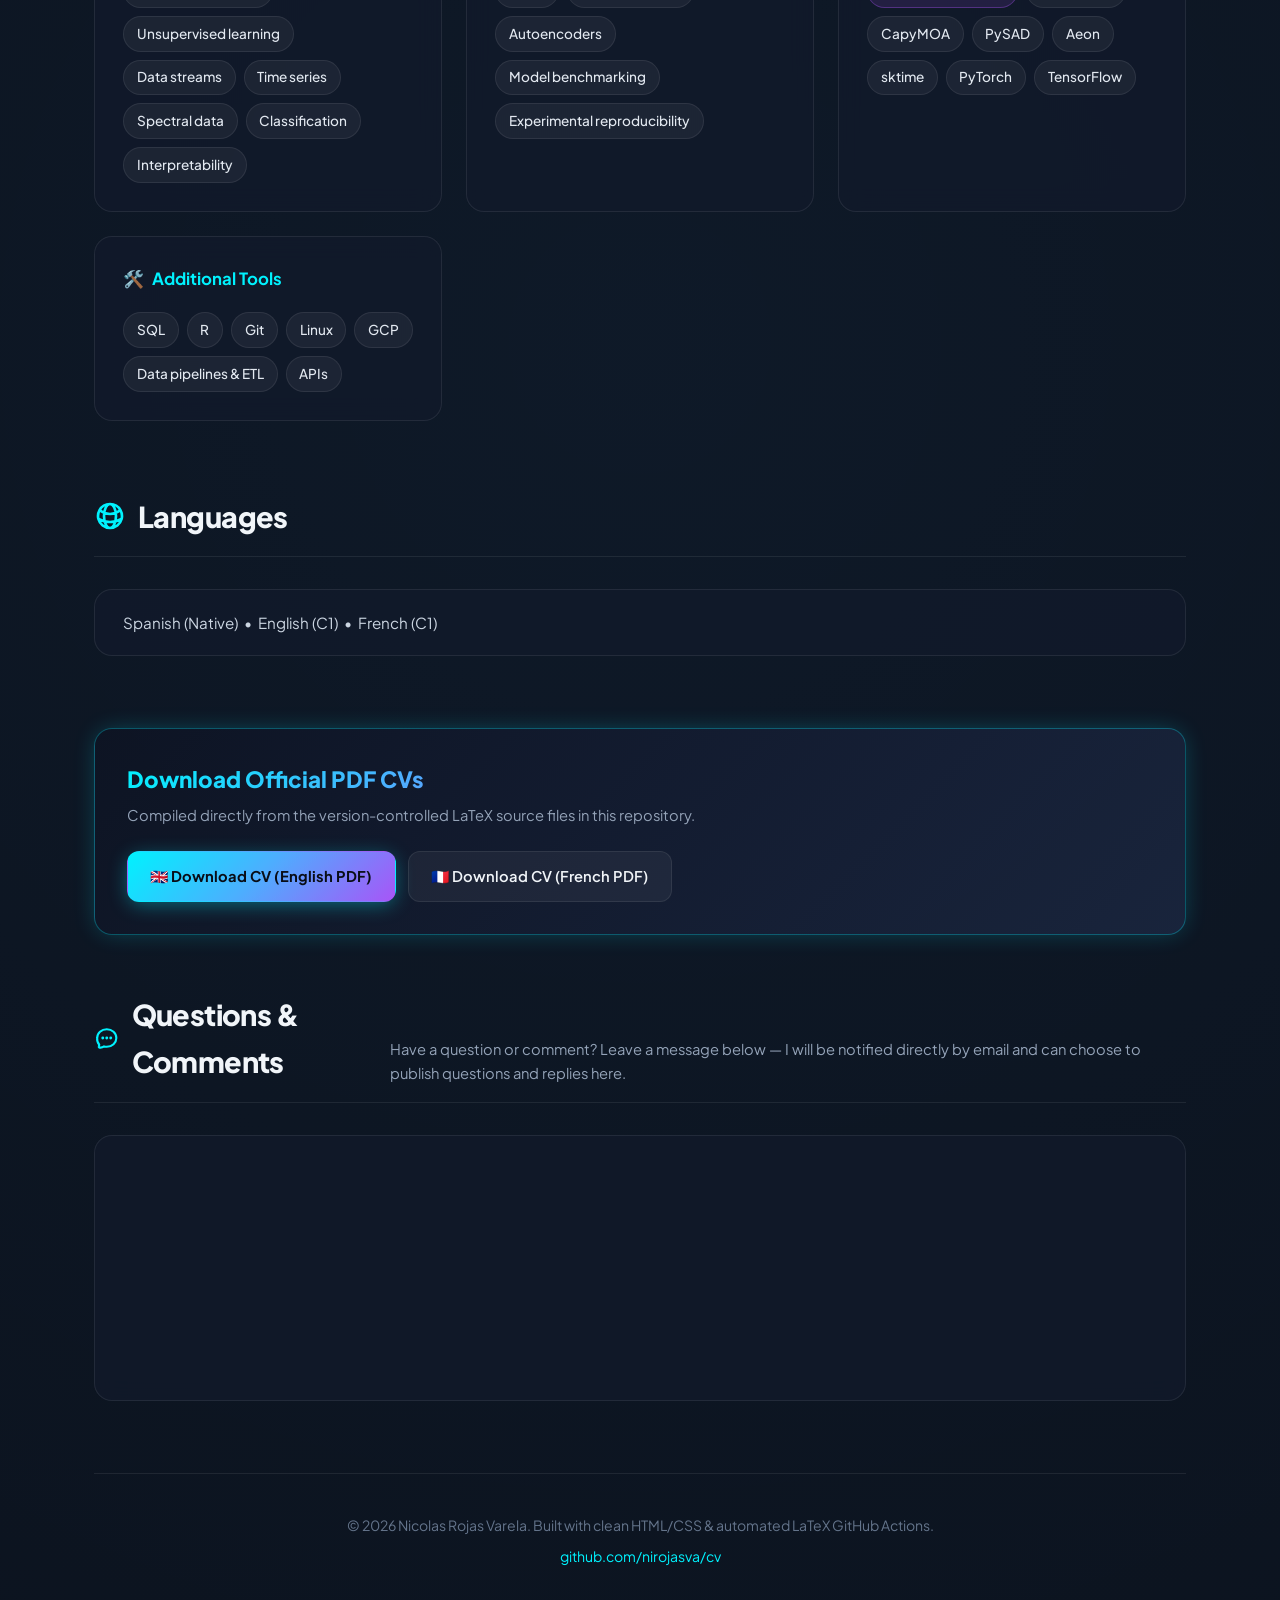
==== commit 7167858f: "feat: add Cusdis comments section to index.html" ====
--- a/index.html
+++ b/index.html
@@ -566,6 +566,33 @@
       </div>
     </div>
 
+    <!-- QUESTIONS & COMMENTS (CUSDIS) -->
+    <section class="section" id="comments">
+      <div class="section-header">
+        <h2 class="section-title">
+          <svg class="section-icon" fill="none" viewBox="0 0 24 24" stroke-width="2" stroke="currentColor">
+            <path stroke-linecap="round" stroke-linejoin="round" d="M8.625 12a.375.375 0 11-.75 0 .375.375 0 01.75 0zm0 0H8.25m4.125 0a.375.375 0 11-.75 0 .375.375 0 01.75 0zm0 0H12m4.125 0a.375.375 0 11-.75 0 .375.375 0 01.75 0zm0 0h-.375M21 12c0 4.556-4.03 8.25-9 8.25a9.764 9.764 0 01-2.555-.337A5.972 5.972 0 015.41 20.97a.75.75 0 01-.897-.933l.42-1.681A8.204 8.204 0 013 12c0-4.556 4.03-8.25 9-8.25s9 3.694 9 8.25z" />
+          </svg>
+          <span data-en="Questions & Comments" data-fr="Questions et commentaires">Questions & Comments</span>
+        </h2>
+        <p class="section-subtitle" data-en="Have a question or comment? Leave a message below — I will be notified directly by email and can choose to publish questions and replies here." data-fr="Une question ou un commentaire ? Laissez un message ci-dessous — je recevrai une notification par e-mail et pourrai publier les questions et réponses ici.">
+          Have a question or comment? Leave a message below — I will be notified directly by email and can choose to publish questions and replies here.
+        </p>
+      </div>
+
+      <div class="card" style="padding: 2rem;">
+        <div id="cusdis_thread"
+          data-host="https://cusdis.com"
+          data-app-id="YOUR_CUSDIS_APP_ID"
+          data-page-id="cv-nicolas-rojas"
+          data-page-url="https://nirojasva.github.io/cv/"
+          data-page-title="Nicolas Rojas Varela - CV"
+          data-theme="dark"
+        ></div>
+        <script async defer src="https://cusdis.com/js/cusdis.es.js"></script>
+      </div>
+    </section>
+
     <!-- FOOTER -->
     <footer>
       <p>© 2026 Nicolas Rojas Varela. <span data-en="Built with clean HTML/CSS & automated LaTeX GitHub Actions." data-fr="Conçu avec du HTML/CSS moderne et des GitHub Actions LaTeX.">Built with clean HTML/CSS & automated LaTeX GitHub Actions.</span></p>
--- a/style.css
+++ b/style.css
@@ -920,4 +920,14 @@
 .track-research-only,
 .track-data-only {
   transition: opacity 0.3s ease;
+}
+
+/* CUSDIS COMMENTS SECTION */
+#cusdis_thread {
+  min-height: 200px;
+}
+
+#cusdis_thread iframe {
+  width: 100% !important;
+  color-scheme: dark;
 }
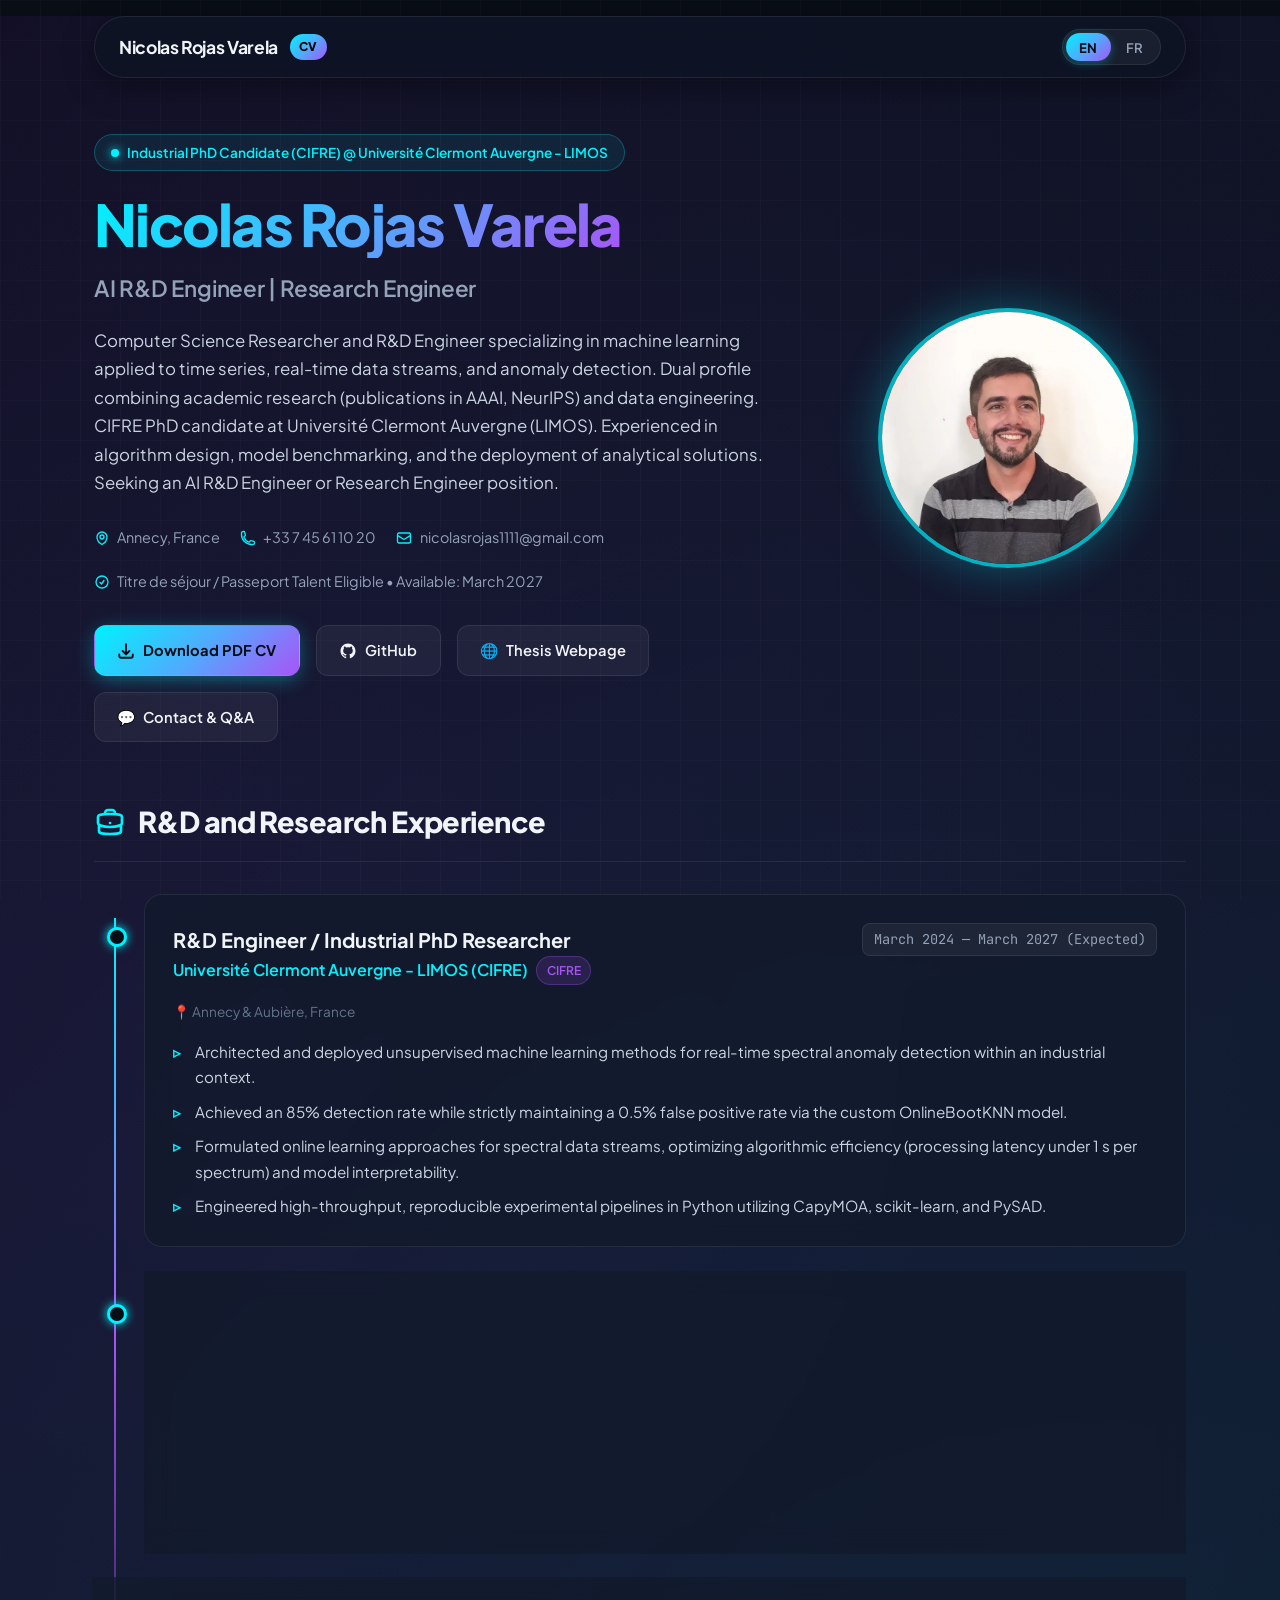
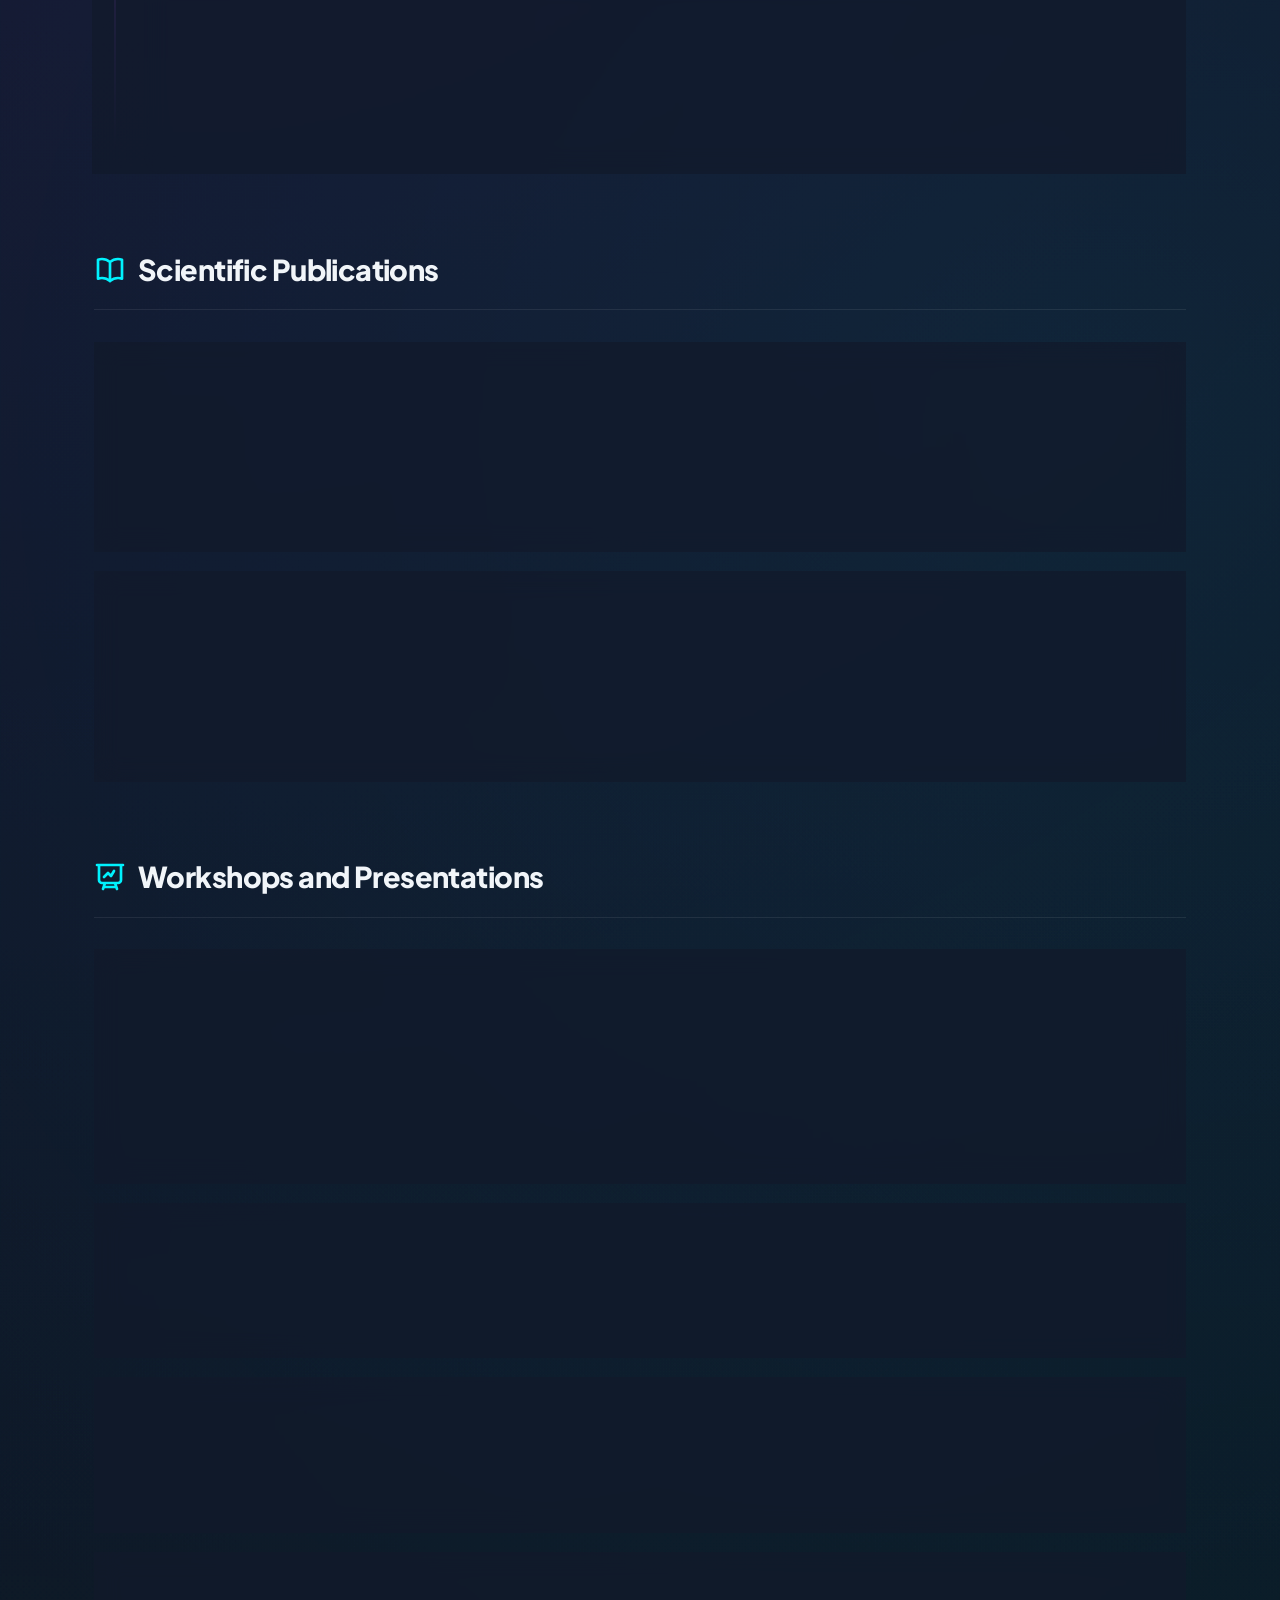
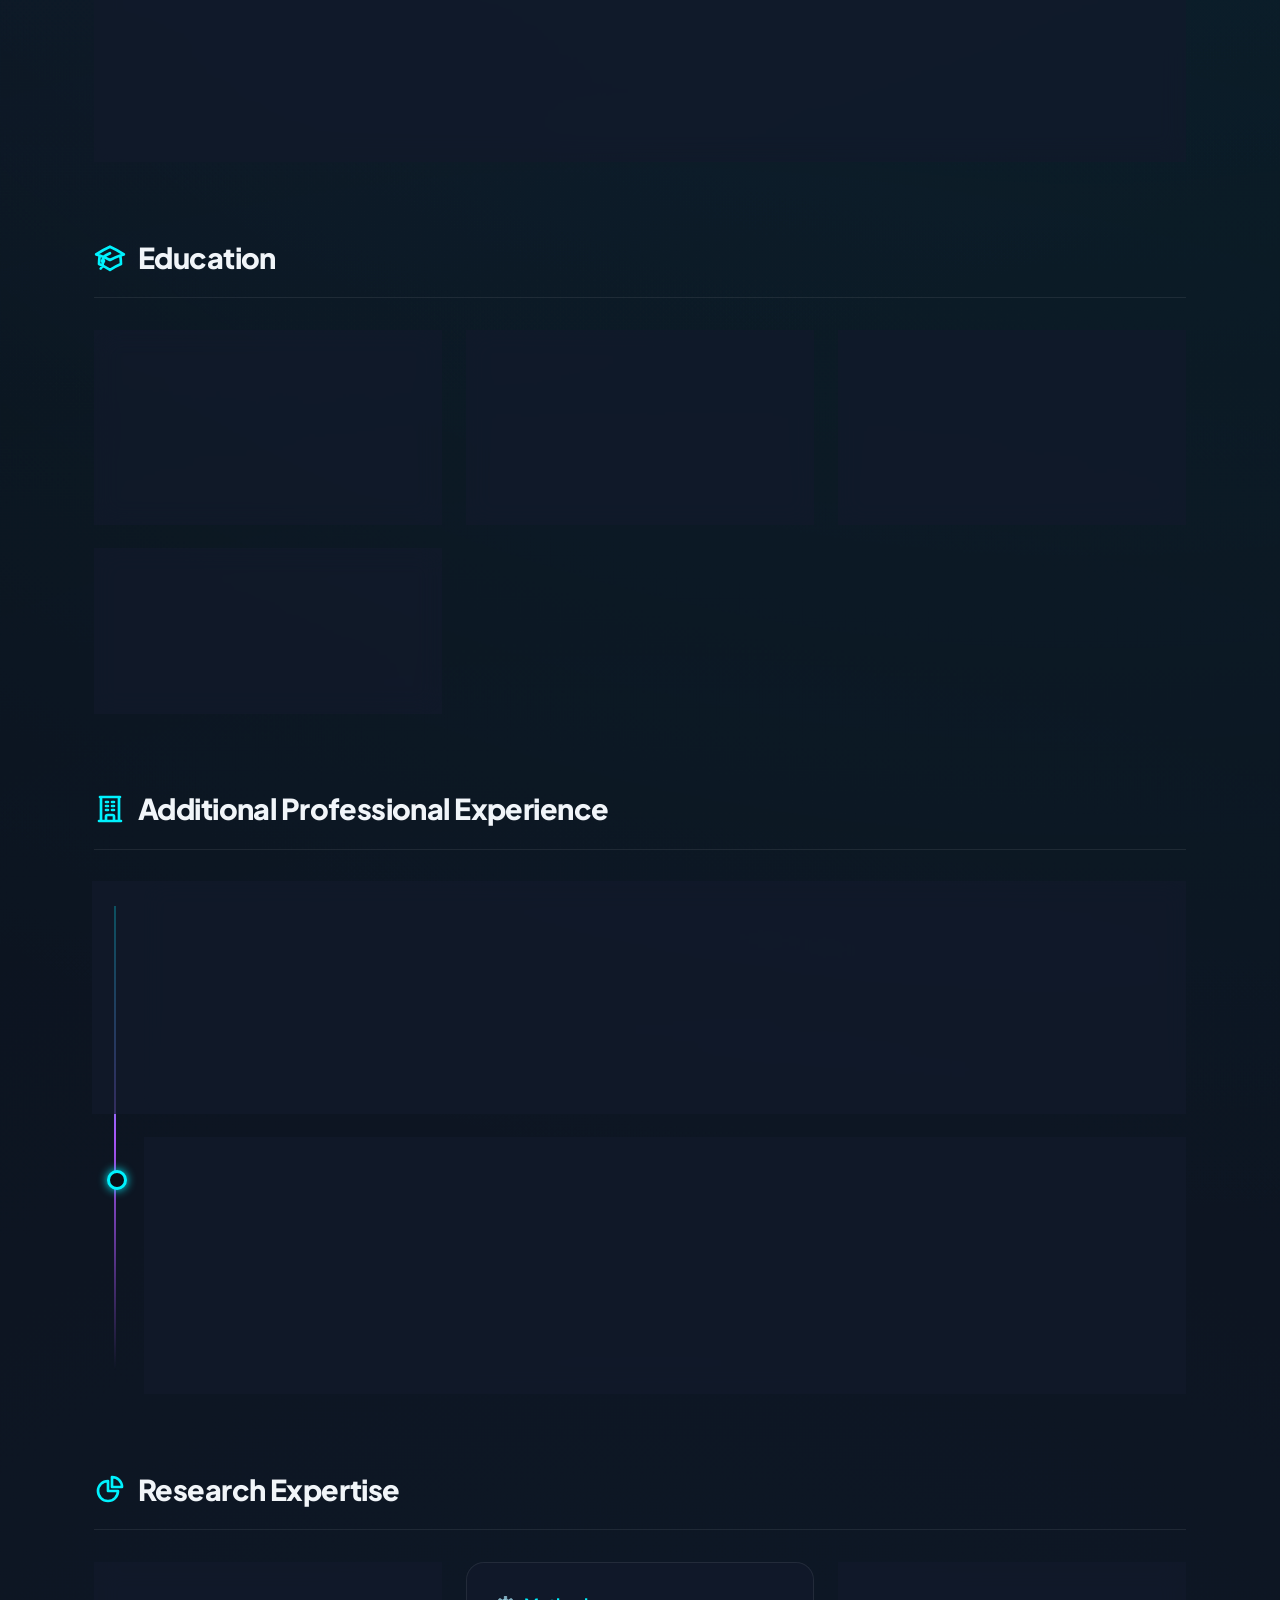
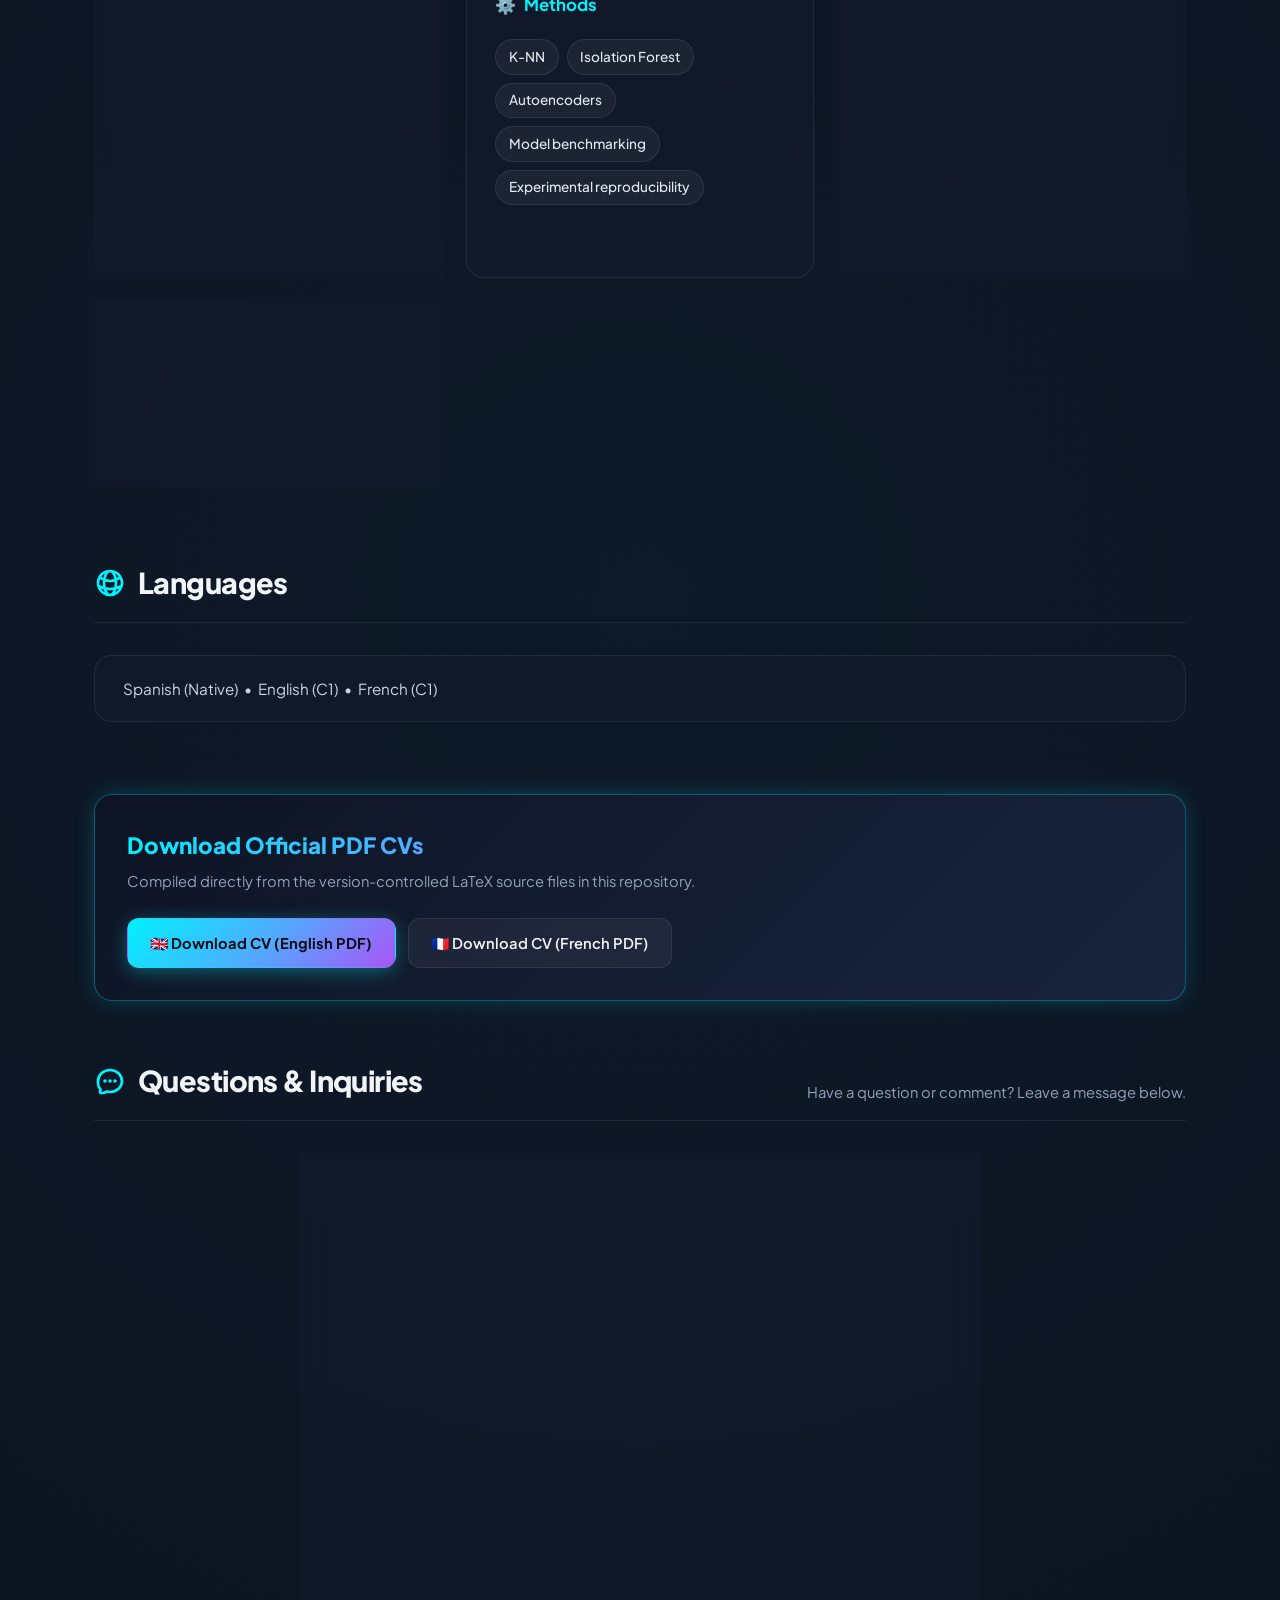
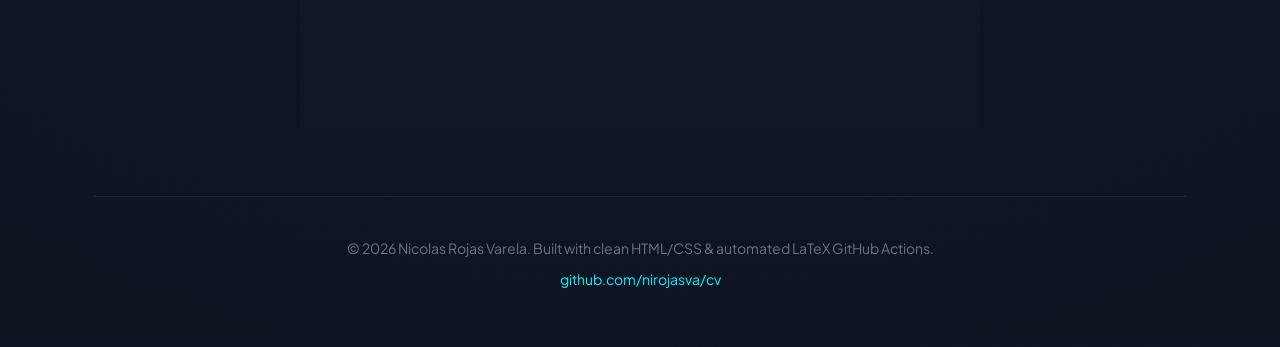
==== commit d77d6cf7: "feat: replace Cusdis comments section with an interactive contact form" ====
--- a/index.html
+++ b/index.html
@@ -92,11 +92,15 @@
             <span>🌐</span>
             <span data-en="Thesis Webpage" data-fr="Page Web de la Thèse">Thesis Webpage</span>
           </a>
-        </div>
-      </div>
-
-      <div class="hero-avatar-wrapper" oncontextmenu="return false;">
-        <img src="profile.jpg" alt="Nicolas Rojas Varela" class="hero-avatar" draggable="false" oncontextmenu="return false;" />
+          <a href="#questions" class="btn btn-secondary">
+            <span>💬</span>
+            <span data-en="Contact & Q&A" data-fr="Contact & Q&A">Contact & Q&A</span>
+          </a>
+        </div>
+      </div>
+
+      <div class="hero-avatar-wrapper">
+        <img src="profile.jpg?v=2" alt="Nicolas Rojas Varela" class="hero-avatar" />
       </div>
     </section>
 
@@ -566,30 +570,78 @@
       </div>
     </div>
 
-    <!-- QUESTIONS & COMMENTS (CUSDIS) -->
-    <section class="section" id="comments">
+    <!-- QUESTIONS & INQUIRIES / CONTACT SECTION -->
+    <section class="section" id="questions">
       <div class="section-header">
         <h2 class="section-title">
           <svg class="section-icon" fill="none" viewBox="0 0 24 24" stroke-width="2" stroke="currentColor">
             <path stroke-linecap="round" stroke-linejoin="round" d="M8.625 12a.375.375 0 11-.75 0 .375.375 0 01.75 0zm0 0H8.25m4.125 0a.375.375 0 11-.75 0 .375.375 0 01.75 0zm0 0H12m4.125 0a.375.375 0 11-.75 0 .375.375 0 01.75 0zm0 0h-.375M21 12c0 4.556-4.03 8.25-9 8.25a9.764 9.764 0 01-2.555-.337A5.972 5.972 0 015.41 20.97a.75.75 0 01-.897-.933l.42-1.681A8.204 8.204 0 013 12c0-4.556 4.03-8.25 9-8.25s9 3.694 9 8.25z" />
           </svg>
-          <span data-en="Questions & Comments" data-fr="Questions et commentaires">Questions & Comments</span>
+          <span data-en="Questions & Inquiries" data-fr="Questions et contact">Questions & Inquiries</span>
         </h2>
-        <p class="section-subtitle" data-en="Have a question or comment? Leave a message below — I will be notified directly by email and can choose to publish questions and replies here." data-fr="Une question ou un commentaire ? Laissez un message ci-dessous — je recevrai une notification par e-mail et pourrai publier les questions et réponses ici.">
-          Have a question or comment? Leave a message below — I will be notified directly by email and can choose to publish questions and replies here.
+        <p class="section-subtitle" data-en="Have a question or comment? Leave a message below." data-fr="Une question ou un commentaire ? Laissez un message ci-dessous.">
+          Have a question or comment? Leave a message below.
         </p>
       </div>
 
-      <div class="card" style="padding: 2rem;">
-        <div id="cusdis_thread"
-          data-host="https://cusdis.com"
-          data-app-id="YOUR_CUSDIS_APP_ID"
-          data-page-id="cv-nicolas-rojas"
-          data-page-url="https://nirojasva.github.io/cv/"
-          data-page-title="Nicolas Rojas Varela - CV"
-          data-theme="dark"
-        ></div>
-        <script async defer src="https://cusdis.com/js/cusdis.es.js"></script>
+      <div class="contact-container">
+        <!-- FORM COLUMN -->
+        <div class="card contact-form-card">
+          <h3 class="contact-card-title">
+            <svg width="20" height="20" fill="none" viewBox="0 0 24 24" stroke-width="2" stroke="currentColor" style="color: var(--cyan);">
+              <path stroke-linecap="round" stroke-linejoin="round" d="M21.75 6.75v10.5a2.25 2.25 0 01-2.25 2.25h-15a2.25 2.25 0 01-2.25-2.25V6.75m19.5 0A2.25 2.25 0 0019.5 4.5h-15a2.25 2.25 0 00-2.25 2.25m19.5 0v.243a2.25 2.25 0 01-1.07 1.916l-7.5 4.615a2.25 2.25 0 01-2.36 0L3.32 8.91a2.25 2.25 0 01-1.07-1.916V6.75" />
+            </svg>
+            <span data-en="Send a Message or Question" data-fr="Poser une question ou envoyer un message">Send a Message or Question</span>
+          </h3>
+
+          <form id="contact-form" action="https://api.web3forms.com/submit" method="POST">
+            <!-- Put your Web3Forms access key here. Default fallback to mailto if empty -->
+            <input type="hidden" name="access_key" id="web3forms-key" value="YOUR_ACCESS_KEY_HERE">
+            <input type="hidden" name="from_name" value="Nicolas Rojas Varela CV Website">
+            <input type="hidden" name="subject" id="form-subject-hidden" value="New Question from CV Website">
+            <input type="checkbox" name="botcheck" style="display: none;">
+
+            <div class="form-group">
+              <label for="form-name" class="form-label" data-en="Your Name" data-fr="Votre nom">Your Name</label>
+              <input type="text" id="form-name" name="name" required class="form-input" 
+                data-en-placeholder="Dr. / Prof. / Your name" 
+                data-fr-placeholder="Dr. / Pr. / Votre nom" 
+                placeholder="Dr. / Prof. / Your name" />
+            </div>
+
+            <div class="form-group">
+              <label for="form-email" class="form-label" data-en="Your Email" data-fr="Votre e-mail">Your Email</label>
+              <input type="email" id="form-email" name="email" required class="form-input" 
+                placeholder="name@example.com" />
+            </div>
+
+            <div class="form-group">
+              <label for="form-topic" class="form-label" data-en="Topic" data-fr="Sujet">Topic</label>
+              <select id="form-topic" name="topic" class="form-select">
+                <option value="Research & Publications" data-en="Research & Publications" data-fr="Recherche & Publications">Research & Publications</option>
+                <option value="Job Opportunity / Recruitment" data-en="Job Opportunity / Recruitment" data-fr="Opportunité d'embauche / Recrutement">Job Opportunity / Recruitment</option>
+                <option value="General Question / Other" data-en="General Question / Other" data-fr="Question générale / Autre">General Question / Other</option>
+              </select>
+            </div>
+
+            <div class="form-group">
+              <label for="form-message" class="form-label" data-en="Message or Question" data-fr="Message ou question">Message or Question</label>
+              <textarea id="form-message" name="message" rows="4" required class="form-textarea" 
+                data-en-placeholder="Type your question or message here..." 
+                data-fr-placeholder="Écrivez votre question ou message ici..." 
+                placeholder="Type your question or message here..."></textarea>
+            </div>
+
+            <button type="submit" id="form-submit-btn" class="btn btn-primary form-submit-btn">
+              <svg width="18" height="18" fill="none" viewBox="0 0 24 24" stroke-width="2" stroke="currentColor">
+                <path stroke-linecap="round" stroke-linejoin="round" d="M6 12L3.269 3.126A59.768 59.768 0 0121.485 12 59.77 59.77 0 013.27 20.876L5.999 12zm0 0h7.5" />
+              </svg>
+              <span id="form-btn-text" data-en="Send Message" data-fr="Envoyer le message">Send Message</span>
+            </button>
+
+            <div id="form-status" class="form-status hidden"></div>
+          </form>
+        </div>
       </div>
     </section>
 
@@ -624,13 +676,95 @@
         }
       });
 
+      // Update placeholders
+      document.querySelectorAll('[data-en-placeholder]').forEach(el => {
+        const ph = el.getAttribute(`data-${lang}-placeholder`);
+        if (ph) {
+          el.setAttribute('placeholder', ph);
+        }
+      });
+
       // Update HTML lang attribute
       document.documentElement.lang = lang;
     }
 
-    // Initialize state
+    // Contact Form Handler
     document.addEventListener('DOMContentLoaded', () => {
       setLanguage(currentLang);
+
+      const contactForm = document.getElementById('contact-form');
+      const statusDiv = document.getElementById('form-status');
+      const submitBtn = document.getElementById('form-submit-btn');
+      const btnText = document.getElementById('form-btn-text');
+
+      if (contactForm) {
+        contactForm.addEventListener('submit', async (e) => {
+          e.preventDefault();
+
+          const keyInput = document.getElementById('web3forms-key');
+          const name = document.getElementById('form-name').value;
+          const email = document.getElementById('form-email').value;
+          const topic = document.getElementById('form-topic').value;
+          const message = document.getElementById('form-message').value;
+
+          // Update hidden subject
+          const subjectInput = document.getElementById('form-subject-hidden');
+          if (subjectInput) {
+            subjectInput.value = `[CV Website] ${topic} from ${name}`;
+          }
+
+          // If Web3Forms access key is not yet set, fall back directly to mailto
+          if (!keyInput || keyInput.value === 'YOUR_ACCESS_KEY_HERE' || keyInput.value.trim() === '') {
+            statusDiv.className = 'form-status';
+            statusDiv.classList.remove('hidden');
+            const noticeText = currentLang === 'fr' 
+              ? 'Ouverture de votre messagerie pour envoyer directement à Nicolas...' 
+              : 'Opening your email client to send directly to Nicolas...';
+            statusDiv.innerHTML = `ℹ️ ${noticeText}`;
+
+            const mailtoBody = encodeURIComponent(
+              `Name: ${name}\nEmail: ${email}\nTopic: ${topic}\n\nMessage:\n${message}`
+            );
+            const mailtoSubject = encodeURIComponent(`[CV Website] ${topic} from ${name}`);
+            window.location.href = `mailto:nicolasrojas1111@gmail.com?subject=${mailtoSubject}&body=${mailtoBody}`;
+            return;
+          }
+
+          // When access key is provided, submit via Web3Forms API
+          btnText.textContent = currentLang === 'fr' ? 'Envoi en cours...' : 'Sending...';
+          submitBtn.disabled = true;
+
+          try {
+            const formData = new FormData(contactForm);
+            const response = await fetch('https://api.web3forms.com/submit', {
+              method: 'POST',
+              body: formData
+            });
+            const result = await response.json();
+
+            if (result.success) {
+              statusDiv.className = 'form-status success';
+              statusDiv.classList.remove('hidden');
+              statusDiv.innerHTML = currentLang === 'fr'
+                ? '✓ Merci ! Votre message a été envoyé directement à Nicolas.'
+                : '✓ Thank you! Your message has been sent directly to Nicolas.';
+              contactForm.reset();
+            } else {
+              throw new Error(result.message || 'Submission failed');
+            }
+          } catch (err) {
+            statusDiv.className = 'form-status error';
+            statusDiv.classList.remove('hidden');
+            const fallbackLink = `mailto:nicolasrojas1111@gmail.com?subject=${encodeURIComponent('[CV Website] ' + topic)}&body=${encodeURIComponent(message)}`;
+            statusDiv.innerHTML = currentLang === 'fr'
+              ? `Erreur d'envoi. <a href="${fallbackLink}" style="color: inherit; text-decoration: underline;">Cliquez ici pour envoyer par e-mail direct</a>.`
+              : `Submission issue. <a href="${fallbackLink}" style="color: inherit; text-decoration: underline;">Click here to send directly via email</a>.`;
+          } finally {
+            submitBtn.disabled = false;
+            btnText.textContent = currentLang === 'fr' ? 'Envoyer le message' : 'Send Message';
+          }
+        });
+      }
     });
   </script>
 </body>
--- a/style.css
+++ b/style.css
@@ -176,8 +176,6 @@
   justify-content: center;
   align-items: center;
   margin-right: 3rem;
-  user-select: none;
-  -webkit-user-select: none;
 }
 
 .hero-avatar {
@@ -190,12 +188,9 @@
   box-shadow: 0 0 45px rgba(0, 242, 254, 0.3);
   display: block;
   transition: var(--transition);
-  pointer-events: none;
-  user-select: none;
-  -webkit-user-drag: none;
-}
-
-.hero-avatar-wrapper:hover .hero-avatar {
+}
+
+.hero-avatar:hover {
   transform: scale(1.03);
   box-shadow: 0 0 55px rgba(0, 242, 254, 0.6);
   border-color: var(--cyan);
@@ -922,12 +917,112 @@
   transition: opacity 0.3s ease;
 }
 
-/* CUSDIS COMMENTS SECTION */
-#cusdis_thread {
-  min-height: 200px;
-}
-
-#cusdis_thread iframe {
-  width: 100% !important;
-  color-scheme: dark;
+/* CONTACT & QUESTIONS SECTION */
+.contact-container {
+  max-width: 680px;
+  margin: 0 auto;
+}
+
+.contact-card-title {
+  font-size: 1.15rem;
+  font-weight: 700;
+  margin-bottom: 1.25rem;
+  color: var(--text-main);
+  display: flex;
+  align-items: center;
+  gap: 0.6rem;
+}
+
+.form-group {
+  margin-bottom: 1rem;
+}
+
+.form-label {
+  display: block;
+  font-size: 0.85rem;
+  font-weight: 600;
+  color: var(--text-muted);
+  margin-bottom: 0.4rem;
+}
+
+.form-input,
+.form-select,
+.form-textarea {
+  width: 100%;
+  background: rgba(14, 20, 36, 0.7);
+  border: 1px solid var(--border);
+  border-radius: var(--radius-md);
+  padding: 0.7rem 0.9rem;
+  color: var(--text-main);
+  font-family: inherit;
+  font-size: 0.92rem;
+  transition: var(--transition);
+  outline: none;
+  box-sizing: border-box;
+}
+
+.form-input:focus,
+.form-select:focus,
+.form-textarea:focus {
+  border-color: var(--cyan);
+  box-shadow: 0 0 15px rgba(0, 242, 254, 0.2);
+  background: rgba(14, 20, 36, 0.95);
+}
+
+.form-select option {
+  background: #0e1424;
+  color: var(--text-main);
+}
+
+.form-textarea {
+  resize: vertical;
+  min-height: 100px;
+}
+
+.form-checkbox-group {
+  display: flex;
+  align-items: flex-start;
+  gap: 0.6rem;
+  margin-bottom: 1.25rem;
+}
+
+.form-checkbox-group input[type="checkbox"] {
+  margin-top: 0.2rem;
+  accent-color: var(--cyan);
+  cursor: pointer;
+}
+
+.form-checkbox-label {
+  font-size: 0.82rem;
+  color: var(--text-dim);
+  cursor: pointer;
+  line-height: 1.4;
+}
+
+.form-submit-btn {
+  width: 100%;
+  justify-content: center;
+  padding: 0.8rem;
+  font-size: 0.95rem;
+}
+
+.form-status {
+  margin-top: 1rem;
+  padding: 0.75rem 1rem;
+  border-radius: var(--radius-md);
+  font-size: 0.88rem;
+  font-weight: 500;
+  text-align: center;
+}
+
+.form-status.success {
+  background: rgba(34, 197, 94, 0.15);
+  border: 1px solid rgba(34, 197, 94, 0.4);
+  color: #4ade80;
+}
+
+.form-status.error {
+  background: rgba(239, 68, 68, 0.15);
+  border: 1px solid rgba(239, 68, 68, 0.4);
+  color: #f87171;
 }
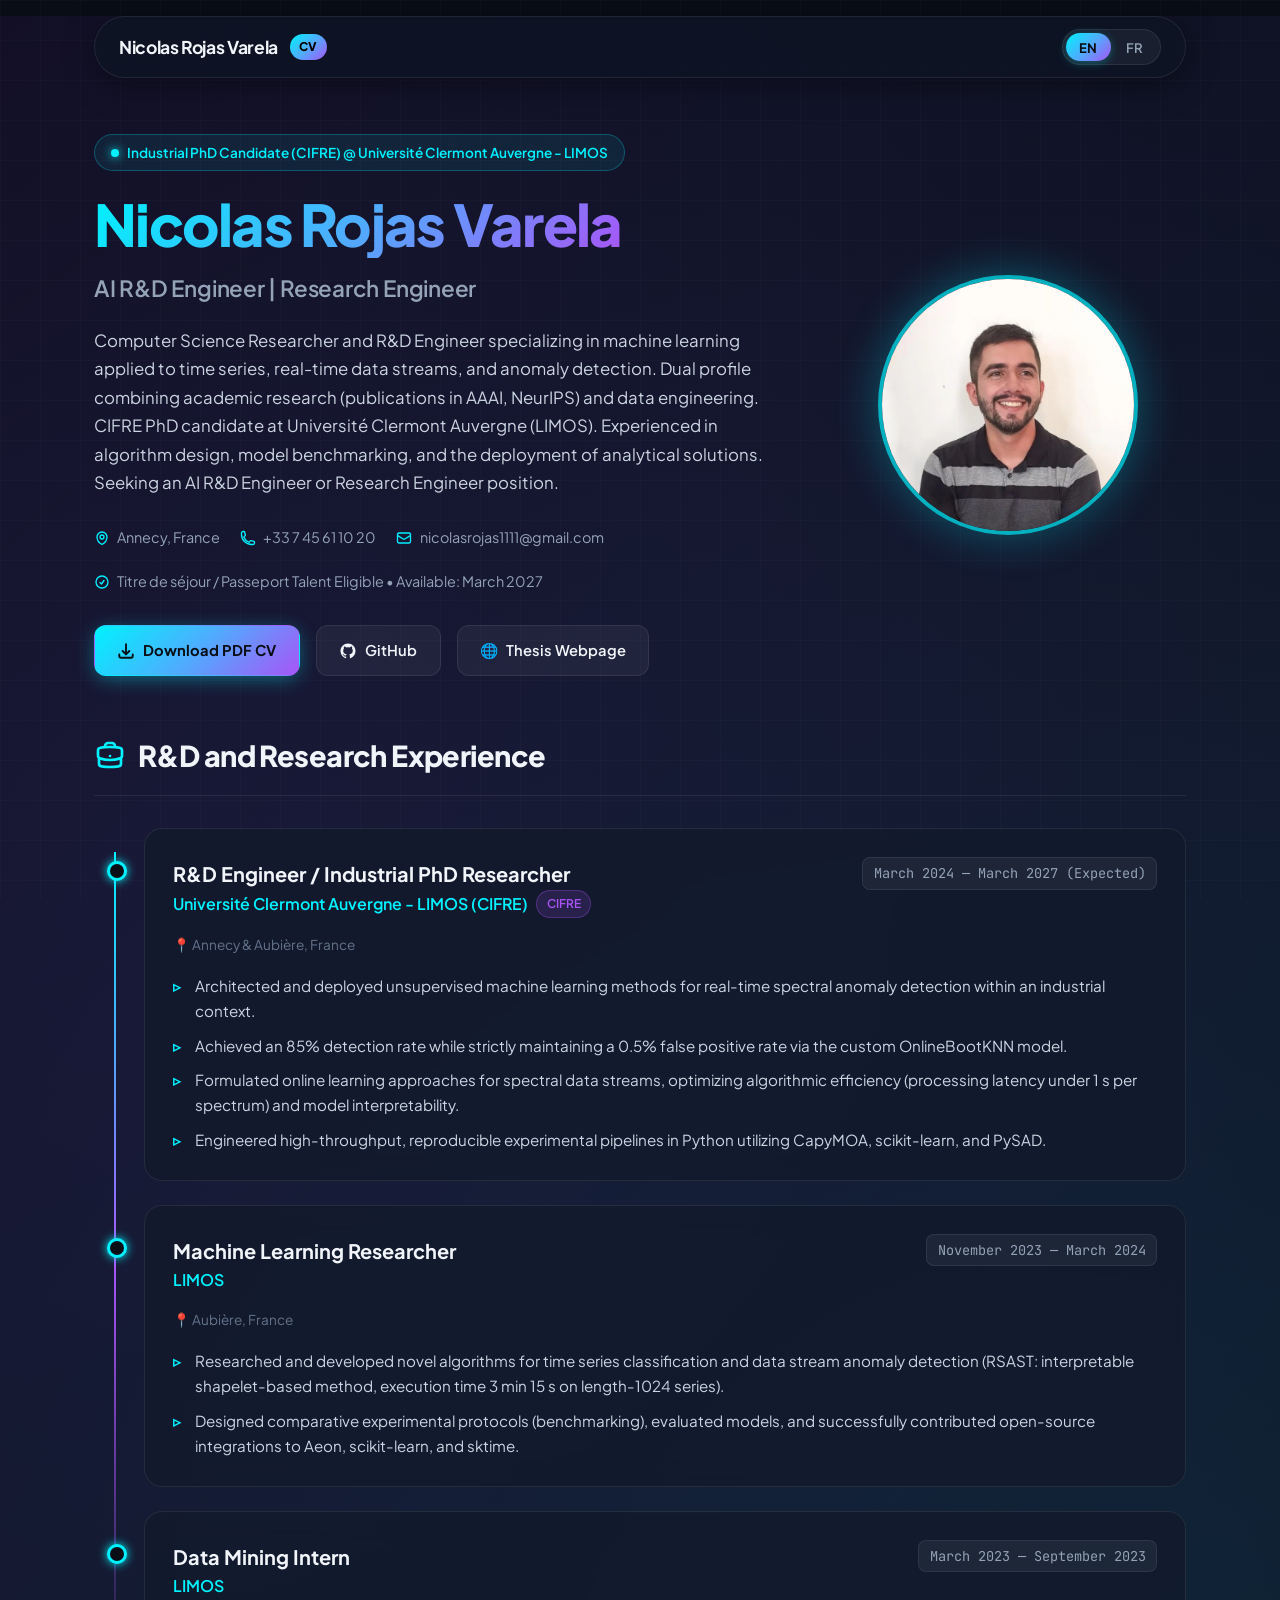
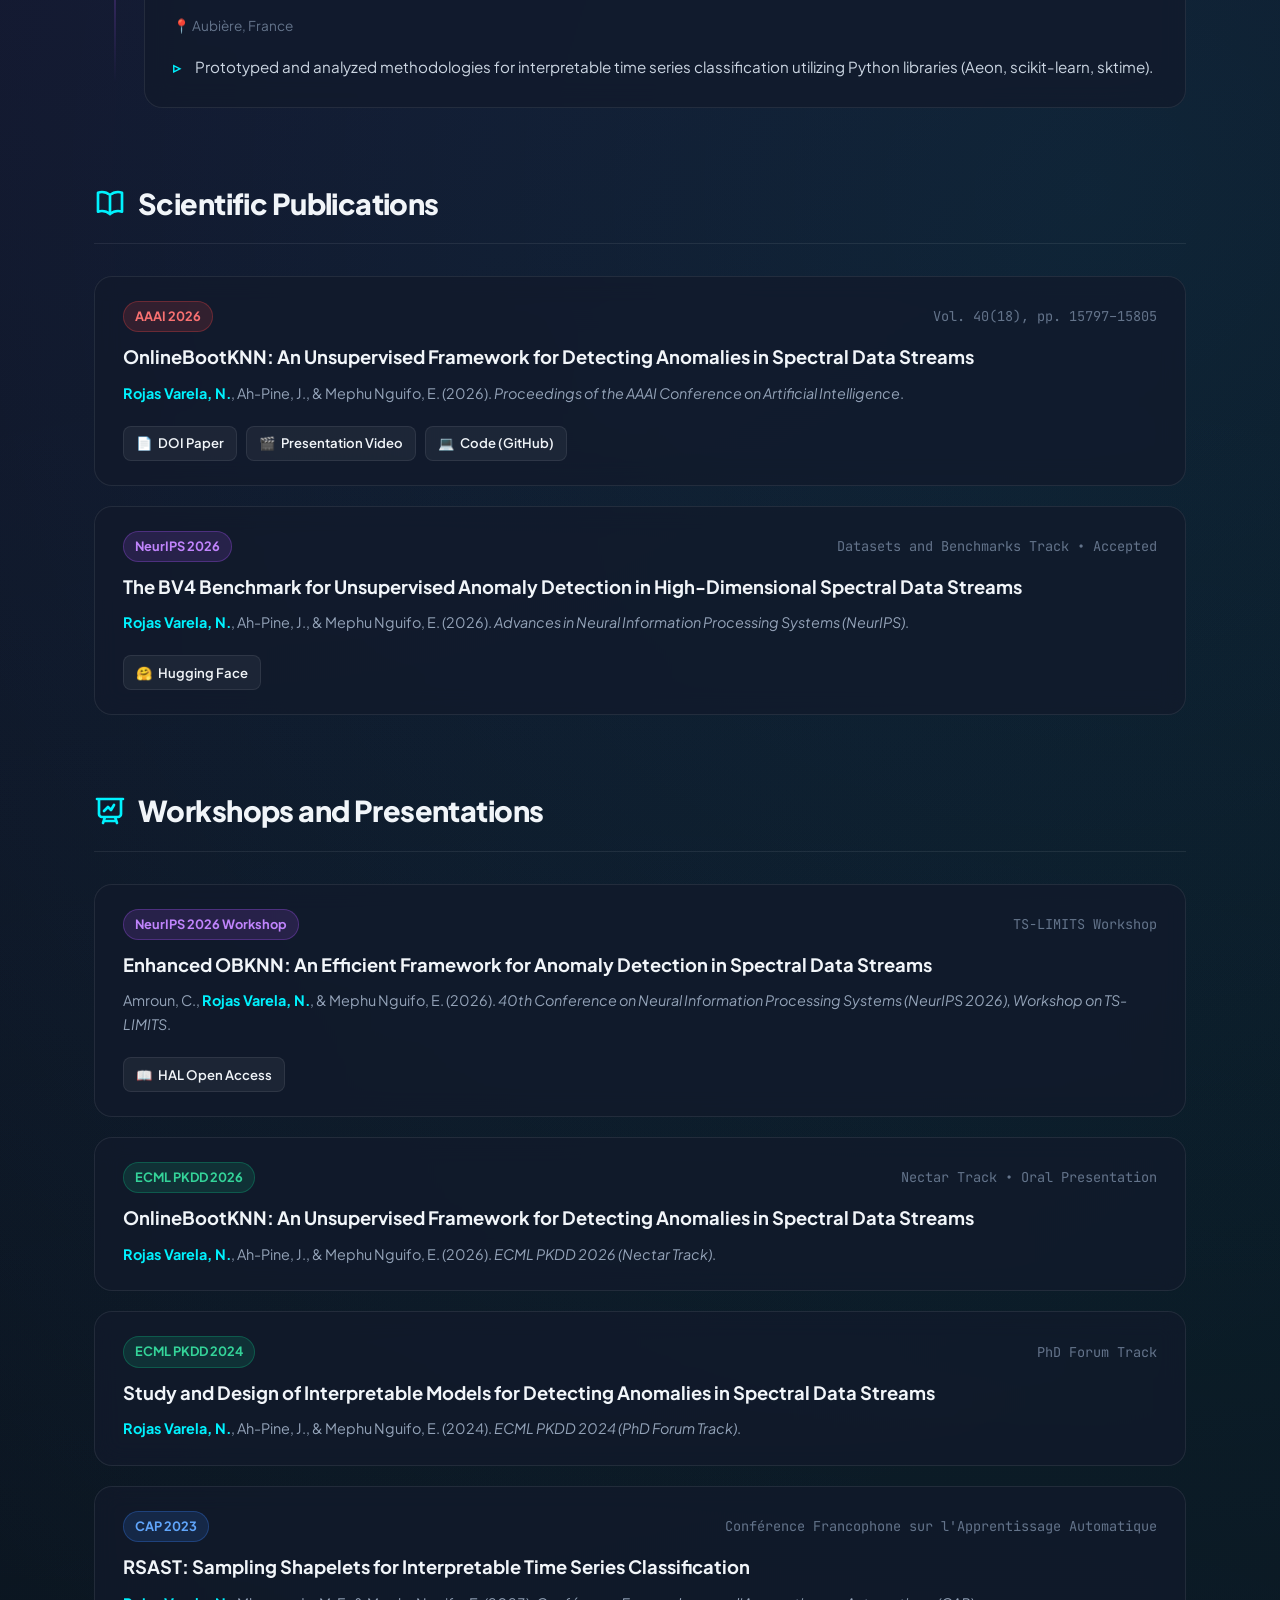
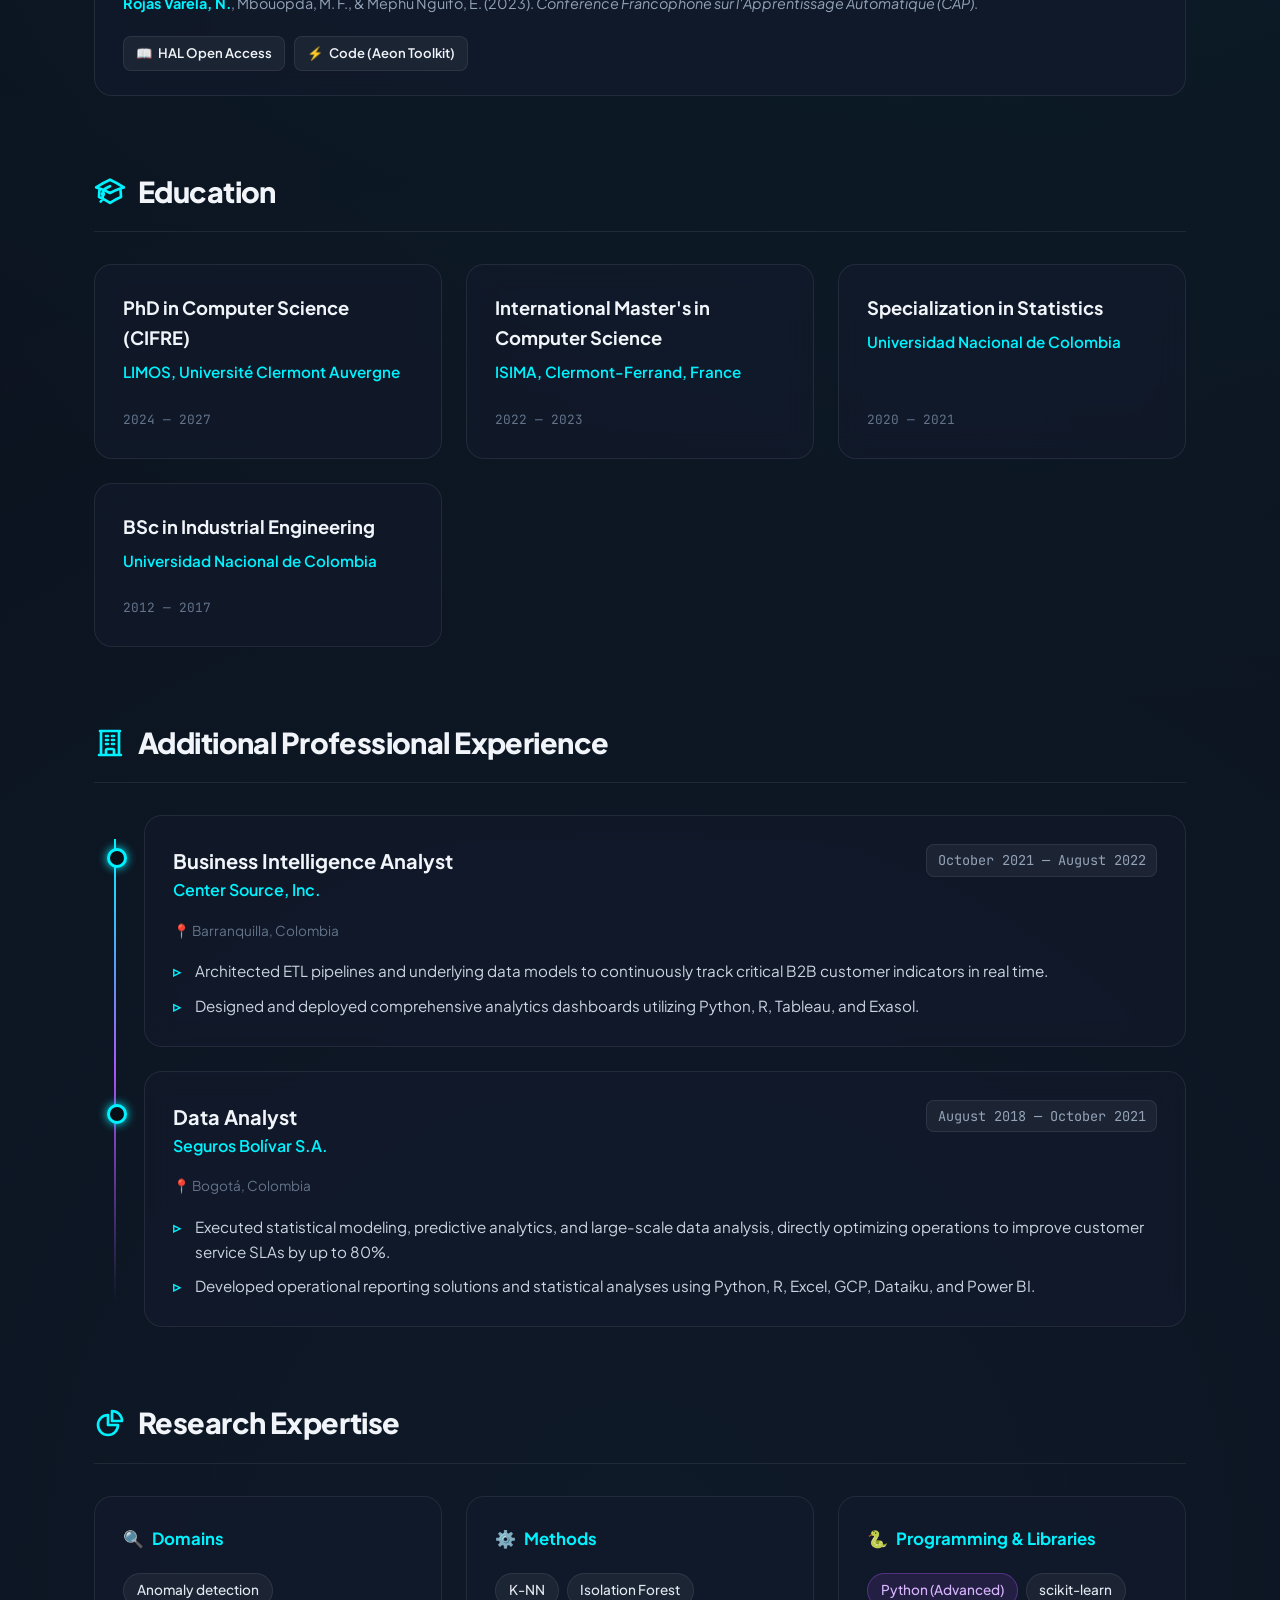
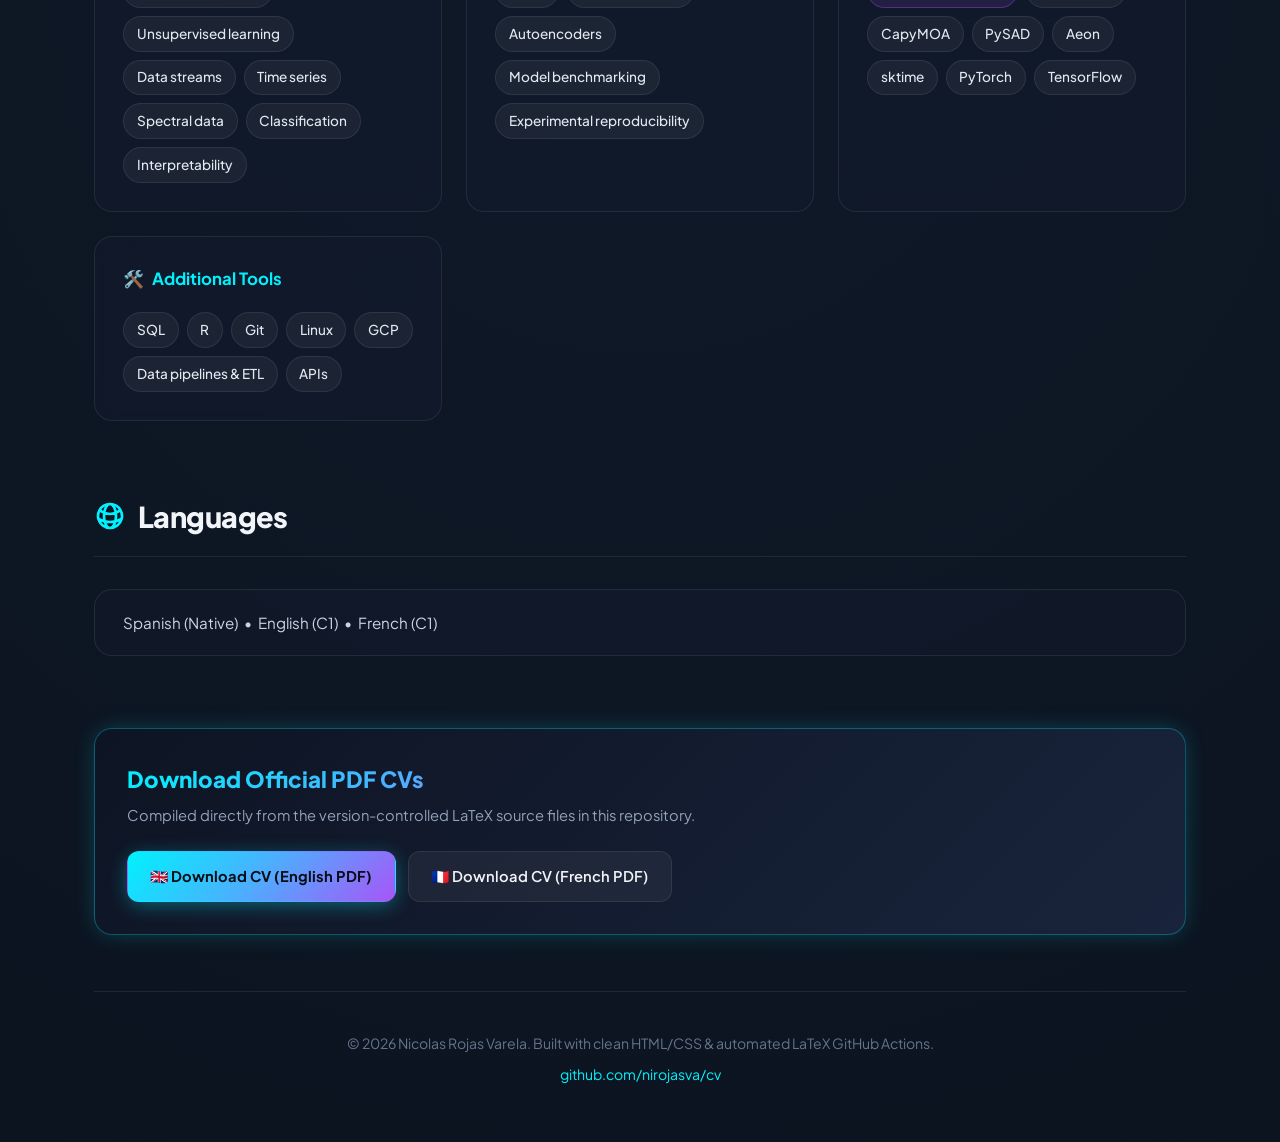
==== commit 01e0a14f: "refactor: remove contact and questions section and associated form handler" ====
--- a/index.html
+++ b/index.html
@@ -91,10 +91,6 @@
           <a href="https://spectral-anomaly-detector.limos.fr/index_en.html" target="_blank" rel="noopener noreferrer" class="btn btn-secondary">
             <span>🌐</span>
             <span data-en="Thesis Webpage" data-fr="Page Web de la Thèse">Thesis Webpage</span>
-          </a>
-          <a href="#questions" class="btn btn-secondary">
-            <span>💬</span>
-            <span data-en="Contact & Q&A" data-fr="Contact & Q&A">Contact & Q&A</span>
           </a>
         </div>
       </div>
@@ -570,81 +566,6 @@
       </div>
     </div>
 
-    <!-- QUESTIONS & INQUIRIES / CONTACT SECTION -->
-    <section class="section" id="questions">
-      <div class="section-header">
-        <h2 class="section-title">
-          <svg class="section-icon" fill="none" viewBox="0 0 24 24" stroke-width="2" stroke="currentColor">
-            <path stroke-linecap="round" stroke-linejoin="round" d="M8.625 12a.375.375 0 11-.75 0 .375.375 0 01.75 0zm0 0H8.25m4.125 0a.375.375 0 11-.75 0 .375.375 0 01.75 0zm0 0H12m4.125 0a.375.375 0 11-.75 0 .375.375 0 01.75 0zm0 0h-.375M21 12c0 4.556-4.03 8.25-9 8.25a9.764 9.764 0 01-2.555-.337A5.972 5.972 0 015.41 20.97a.75.75 0 01-.897-.933l.42-1.681A8.204 8.204 0 013 12c0-4.556 4.03-8.25 9-8.25s9 3.694 9 8.25z" />
-          </svg>
-          <span data-en="Questions & Inquiries" data-fr="Questions et contact">Questions & Inquiries</span>
-        </h2>
-        <p class="section-subtitle" data-en="Have a question or comment? Leave a message below." data-fr="Une question ou un commentaire ? Laissez un message ci-dessous.">
-          Have a question or comment? Leave a message below.
-        </p>
-      </div>
-
-      <div class="contact-container">
-        <!-- FORM COLUMN -->
-        <div class="card contact-form-card">
-          <h3 class="contact-card-title">
-            <svg width="20" height="20" fill="none" viewBox="0 0 24 24" stroke-width="2" stroke="currentColor" style="color: var(--cyan);">
-              <path stroke-linecap="round" stroke-linejoin="round" d="M21.75 6.75v10.5a2.25 2.25 0 01-2.25 2.25h-15a2.25 2.25 0 01-2.25-2.25V6.75m19.5 0A2.25 2.25 0 0019.5 4.5h-15a2.25 2.25 0 00-2.25 2.25m19.5 0v.243a2.25 2.25 0 01-1.07 1.916l-7.5 4.615a2.25 2.25 0 01-2.36 0L3.32 8.91a2.25 2.25 0 01-1.07-1.916V6.75" />
-            </svg>
-            <span data-en="Send a Message or Question" data-fr="Poser une question ou envoyer un message">Send a Message or Question</span>
-          </h3>
-
-          <form id="contact-form" action="https://api.web3forms.com/submit" method="POST">
-            <!-- Put your Web3Forms access key here. Default fallback to mailto if empty -->
-            <input type="hidden" name="access_key" id="web3forms-key" value="YOUR_ACCESS_KEY_HERE">
-            <input type="hidden" name="from_name" value="Nicolas Rojas Varela CV Website">
-            <input type="hidden" name="subject" id="form-subject-hidden" value="New Question from CV Website">
-            <input type="checkbox" name="botcheck" style="display: none;">
-
-            <div class="form-group">
-              <label for="form-name" class="form-label" data-en="Your Name" data-fr="Votre nom">Your Name</label>
-              <input type="text" id="form-name" name="name" required class="form-input" 
-                data-en-placeholder="Dr. / Prof. / Your name" 
-                data-fr-placeholder="Dr. / Pr. / Votre nom" 
-                placeholder="Dr. / Prof. / Your name" />
-            </div>
-
-            <div class="form-group">
-              <label for="form-email" class="form-label" data-en="Your Email" data-fr="Votre e-mail">Your Email</label>
-              <input type="email" id="form-email" name="email" required class="form-input" 
-                placeholder="name@example.com" />
-            </div>
-
-            <div class="form-group">
-              <label for="form-topic" class="form-label" data-en="Topic" data-fr="Sujet">Topic</label>
-              <select id="form-topic" name="topic" class="form-select">
-                <option value="Research & Publications" data-en="Research & Publications" data-fr="Recherche & Publications">Research & Publications</option>
-                <option value="Job Opportunity / Recruitment" data-en="Job Opportunity / Recruitment" data-fr="Opportunité d'embauche / Recrutement">Job Opportunity / Recruitment</option>
-                <option value="General Question / Other" data-en="General Question / Other" data-fr="Question générale / Autre">General Question / Other</option>
-              </select>
-            </div>
-
-            <div class="form-group">
-              <label for="form-message" class="form-label" data-en="Message or Question" data-fr="Message ou question">Message or Question</label>
-              <textarea id="form-message" name="message" rows="4" required class="form-textarea" 
-                data-en-placeholder="Type your question or message here..." 
-                data-fr-placeholder="Écrivez votre question ou message ici..." 
-                placeholder="Type your question or message here..."></textarea>
-            </div>
-
-            <button type="submit" id="form-submit-btn" class="btn btn-primary form-submit-btn">
-              <svg width="18" height="18" fill="none" viewBox="0 0 24 24" stroke-width="2" stroke="currentColor">
-                <path stroke-linecap="round" stroke-linejoin="round" d="M6 12L3.269 3.126A59.768 59.768 0 0121.485 12 59.77 59.77 0 013.27 20.876L5.999 12zm0 0h7.5" />
-              </svg>
-              <span id="form-btn-text" data-en="Send Message" data-fr="Envoyer le message">Send Message</span>
-            </button>
-
-            <div id="form-status" class="form-status hidden"></div>
-          </form>
-        </div>
-      </div>
-    </section>
-
     <!-- FOOTER -->
     <footer>
       <p>© 2026 Nicolas Rojas Varela. <span data-en="Built with clean HTML/CSS & automated LaTeX GitHub Actions." data-fr="Conçu avec du HTML/CSS moderne et des GitHub Actions LaTeX.">Built with clean HTML/CSS & automated LaTeX GitHub Actions.</span></p>
@@ -688,83 +609,9 @@
       document.documentElement.lang = lang;
     }
 
-    // Contact Form Handler
+    // Initialize state
     document.addEventListener('DOMContentLoaded', () => {
       setLanguage(currentLang);
-
-      const contactForm = document.getElementById('contact-form');
-      const statusDiv = document.getElementById('form-status');
-      const submitBtn = document.getElementById('form-submit-btn');
-      const btnText = document.getElementById('form-btn-text');
-
-      if (contactForm) {
-        contactForm.addEventListener('submit', async (e) => {
-          e.preventDefault();
-
-          const keyInput = document.getElementById('web3forms-key');
-          const name = document.getElementById('form-name').value;
-          const email = document.getElementById('form-email').value;
-          const topic = document.getElementById('form-topic').value;
-          const message = document.getElementById('form-message').value;
-
-          // Update hidden subject
-          const subjectInput = document.getElementById('form-subject-hidden');
-          if (subjectInput) {
-            subjectInput.value = `[CV Website] ${topic} from ${name}`;
-          }
-
-          // If Web3Forms access key is not yet set, fall back directly to mailto
-          if (!keyInput || keyInput.value === 'YOUR_ACCESS_KEY_HERE' || keyInput.value.trim() === '') {
-            statusDiv.className = 'form-status';
-            statusDiv.classList.remove('hidden');
-            const noticeText = currentLang === 'fr' 
-              ? 'Ouverture de votre messagerie pour envoyer directement à Nicolas...' 
-              : 'Opening your email client to send directly to Nicolas...';
-            statusDiv.innerHTML = `ℹ️ ${noticeText}`;
-
-            const mailtoBody = encodeURIComponent(
-              `Name: ${name}\nEmail: ${email}\nTopic: ${topic}\n\nMessage:\n${message}`
-            );
-            const mailtoSubject = encodeURIComponent(`[CV Website] ${topic} from ${name}`);
-            window.location.href = `mailto:nicolasrojas1111@gmail.com?subject=${mailtoSubject}&body=${mailtoBody}`;
-            return;
-          }
-
-          // When access key is provided, submit via Web3Forms API
-          btnText.textContent = currentLang === 'fr' ? 'Envoi en cours...' : 'Sending...';
-          submitBtn.disabled = true;
-
-          try {
-            const formData = new FormData(contactForm);
-            const response = await fetch('https://api.web3forms.com/submit', {
-              method: 'POST',
-              body: formData
-            });
-            const result = await response.json();
-
-            if (result.success) {
-              statusDiv.className = 'form-status success';
-              statusDiv.classList.remove('hidden');
-              statusDiv.innerHTML = currentLang === 'fr'
-                ? '✓ Merci ! Votre message a été envoyé directement à Nicolas.'
-                : '✓ Thank you! Your message has been sent directly to Nicolas.';
-              contactForm.reset();
-            } else {
-              throw new Error(result.message || 'Submission failed');
-            }
-          } catch (err) {
-            statusDiv.className = 'form-status error';
-            statusDiv.classList.remove('hidden');
-            const fallbackLink = `mailto:nicolasrojas1111@gmail.com?subject=${encodeURIComponent('[CV Website] ' + topic)}&body=${encodeURIComponent(message)}`;
-            statusDiv.innerHTML = currentLang === 'fr'
-              ? `Erreur d'envoi. <a href="${fallbackLink}" style="color: inherit; text-decoration: underline;">Cliquez ici pour envoyer par e-mail direct</a>.`
-              : `Submission issue. <a href="${fallbackLink}" style="color: inherit; text-decoration: underline;">Click here to send directly via email</a>.`;
-          } finally {
-            submitBtn.disabled = false;
-            btnText.textContent = currentLang === 'fr' ? 'Envoyer le message' : 'Send Message';
-          }
-        });
-      }
     });
   </script>
 </body>
--- a/style.css
+++ b/style.css
@@ -915,114 +915,4 @@
 .track-research-only,
 .track-data-only {
   transition: opacity 0.3s ease;
-}
-
-/* CONTACT & QUESTIONS SECTION */
-.contact-container {
-  max-width: 680px;
-  margin: 0 auto;
-}
-
-.contact-card-title {
-  font-size: 1.15rem;
-  font-weight: 700;
-  margin-bottom: 1.25rem;
-  color: var(--text-main);
-  display: flex;
-  align-items: center;
-  gap: 0.6rem;
-}
-
-.form-group {
-  margin-bottom: 1rem;
-}
-
-.form-label {
-  display: block;
-  font-size: 0.85rem;
-  font-weight: 600;
-  color: var(--text-muted);
-  margin-bottom: 0.4rem;
-}
-
-.form-input,
-.form-select,
-.form-textarea {
-  width: 100%;
-  background: rgba(14, 20, 36, 0.7);
-  border: 1px solid var(--border);
-  border-radius: var(--radius-md);
-  padding: 0.7rem 0.9rem;
-  color: var(--text-main);
-  font-family: inherit;
-  font-size: 0.92rem;
-  transition: var(--transition);
-  outline: none;
-  box-sizing: border-box;
-}
-
-.form-input:focus,
-.form-select:focus,
-.form-textarea:focus {
-  border-color: var(--cyan);
-  box-shadow: 0 0 15px rgba(0, 242, 254, 0.2);
-  background: rgba(14, 20, 36, 0.95);
-}
-
-.form-select option {
-  background: #0e1424;
-  color: var(--text-main);
-}
-
-.form-textarea {
-  resize: vertical;
-  min-height: 100px;
-}
-
-.form-checkbox-group {
-  display: flex;
-  align-items: flex-start;
-  gap: 0.6rem;
-  margin-bottom: 1.25rem;
-}
-
-.form-checkbox-group input[type="checkbox"] {
-  margin-top: 0.2rem;
-  accent-color: var(--cyan);
-  cursor: pointer;
-}
-
-.form-checkbox-label {
-  font-size: 0.82rem;
-  color: var(--text-dim);
-  cursor: pointer;
-  line-height: 1.4;
-}
-
-.form-submit-btn {
-  width: 100%;
-  justify-content: center;
-  padding: 0.8rem;
-  font-size: 0.95rem;
-}
-
-.form-status {
-  margin-top: 1rem;
-  padding: 0.75rem 1rem;
-  border-radius: var(--radius-md);
-  font-size: 0.88rem;
-  font-weight: 500;
-  text-align: center;
-}
-
-.form-status.success {
-  background: rgba(34, 197, 94, 0.15);
-  border: 1px solid rgba(34, 197, 94, 0.4);
-  color: #4ade80;
-}
-
-.form-status.error {
-  background: rgba(239, 68, 68, 0.15);
-  border: 1px solid rgba(239, 68, 68, 0.4);
-  color: #f87171;
 }
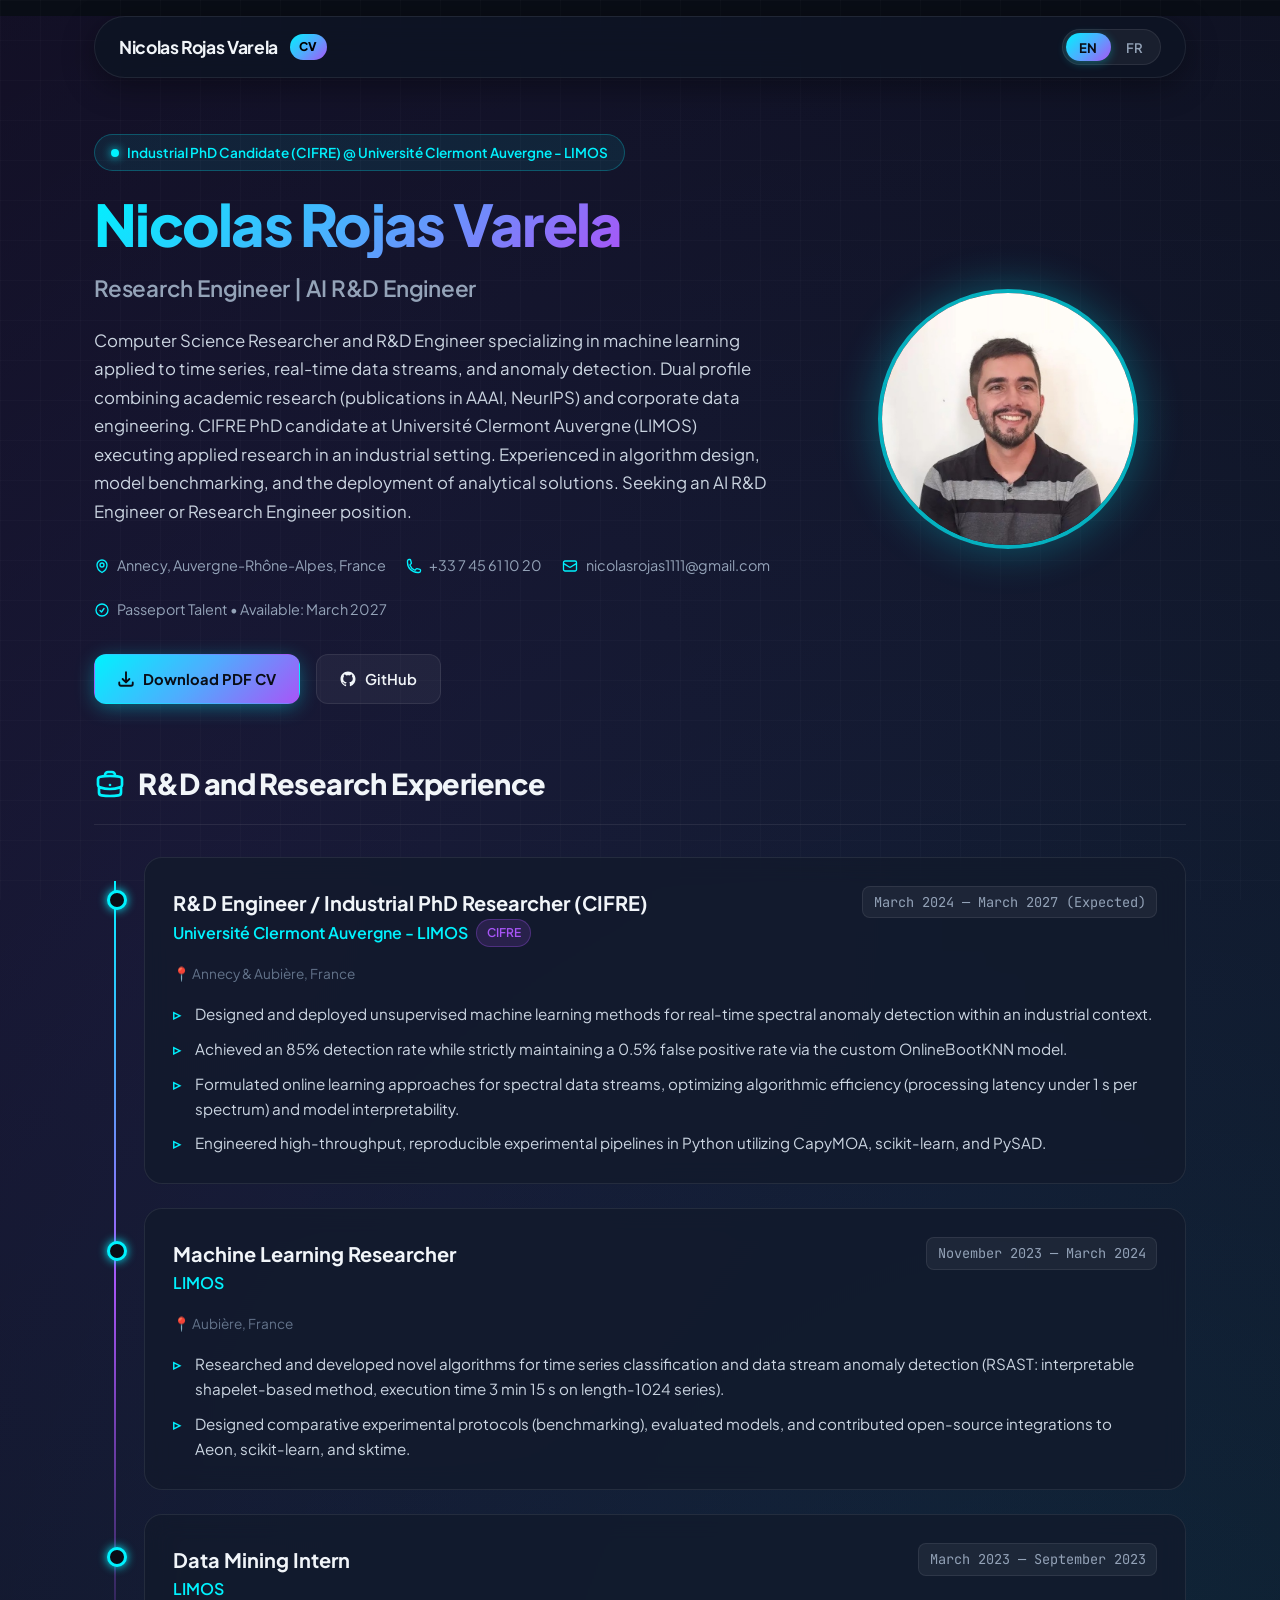
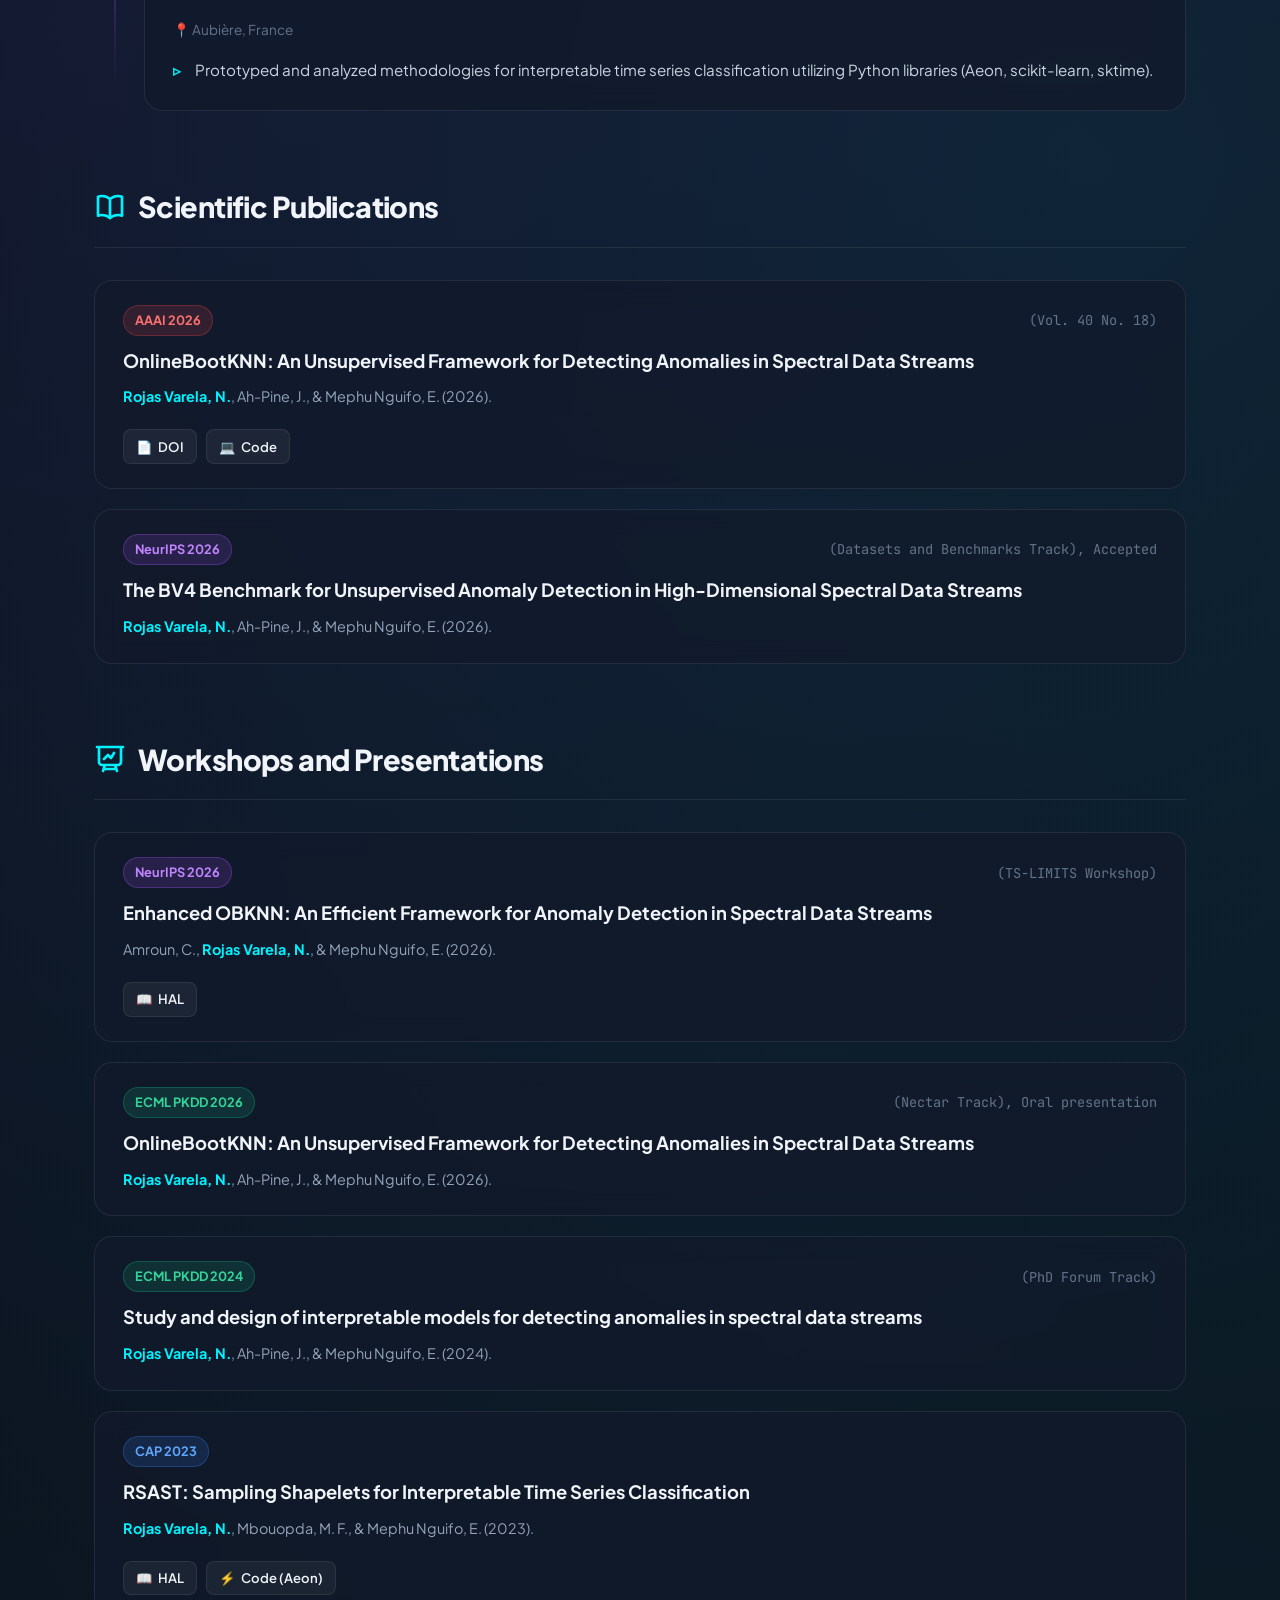
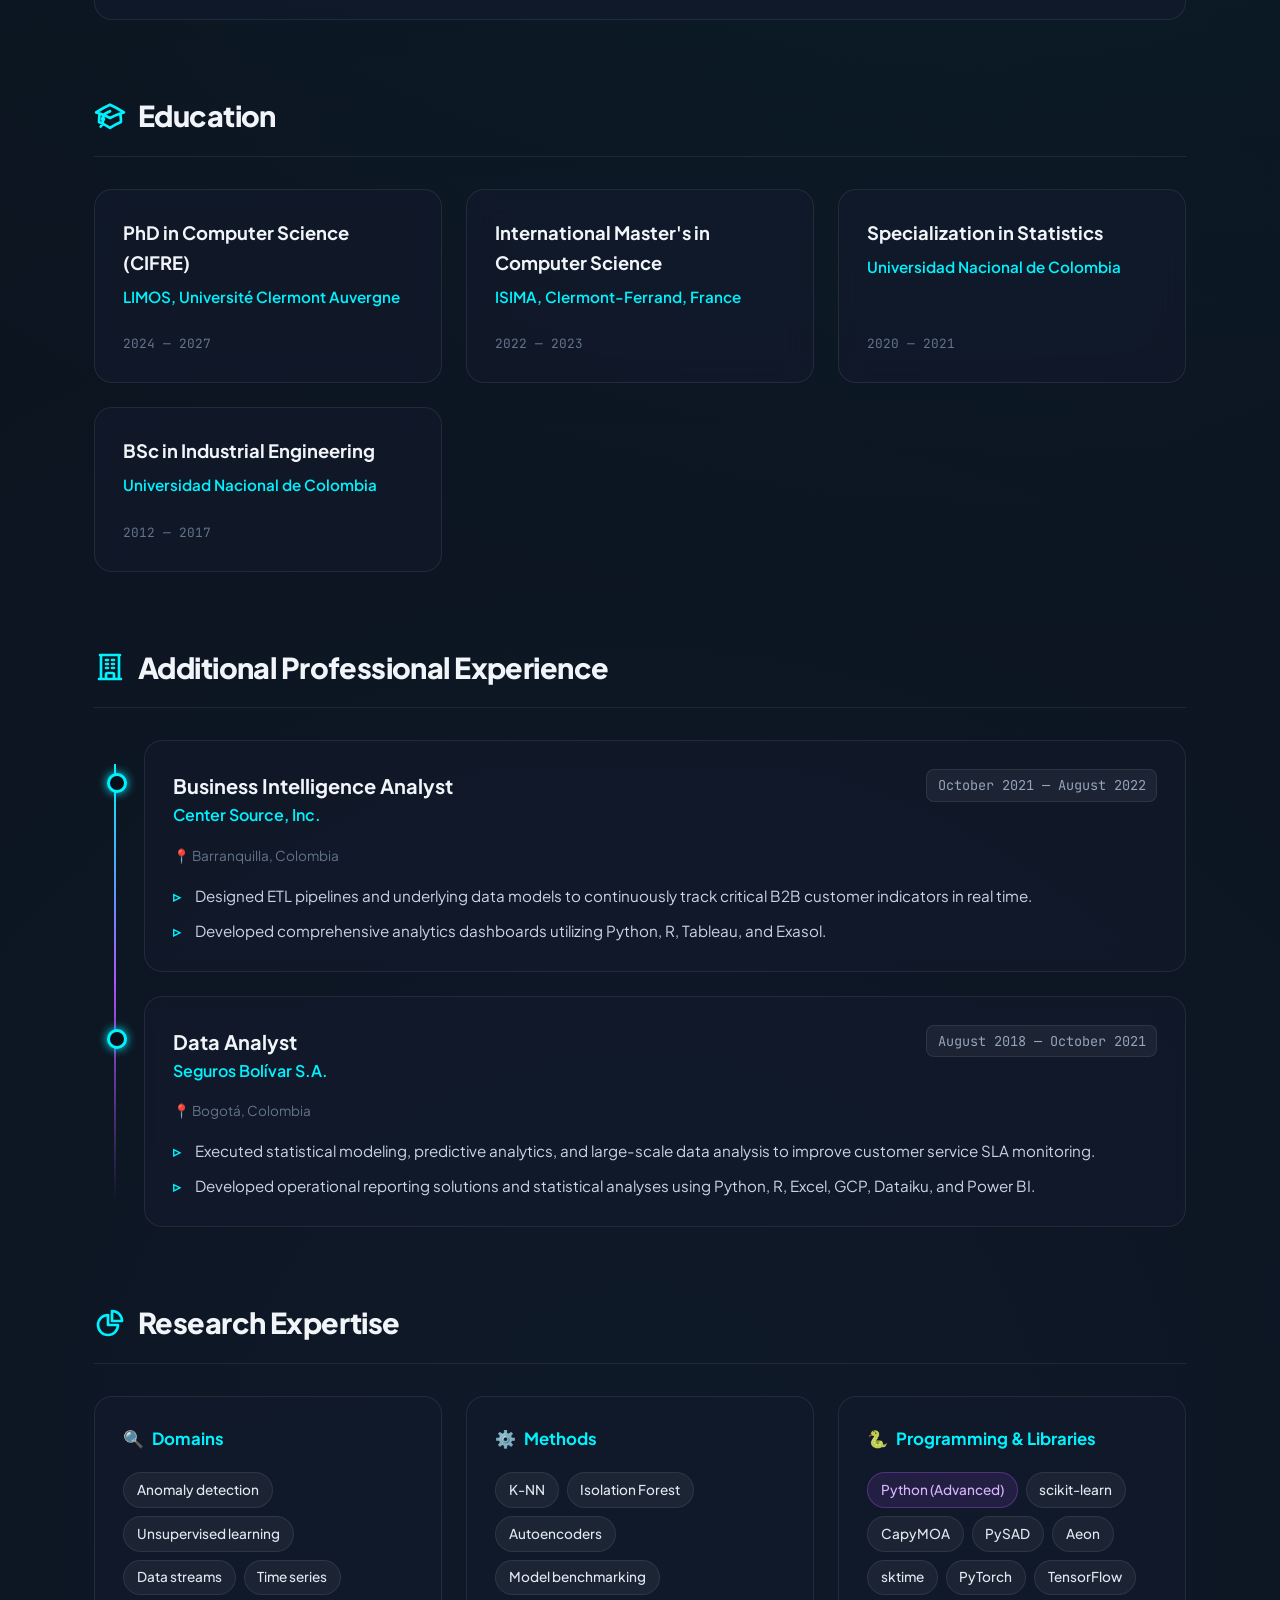
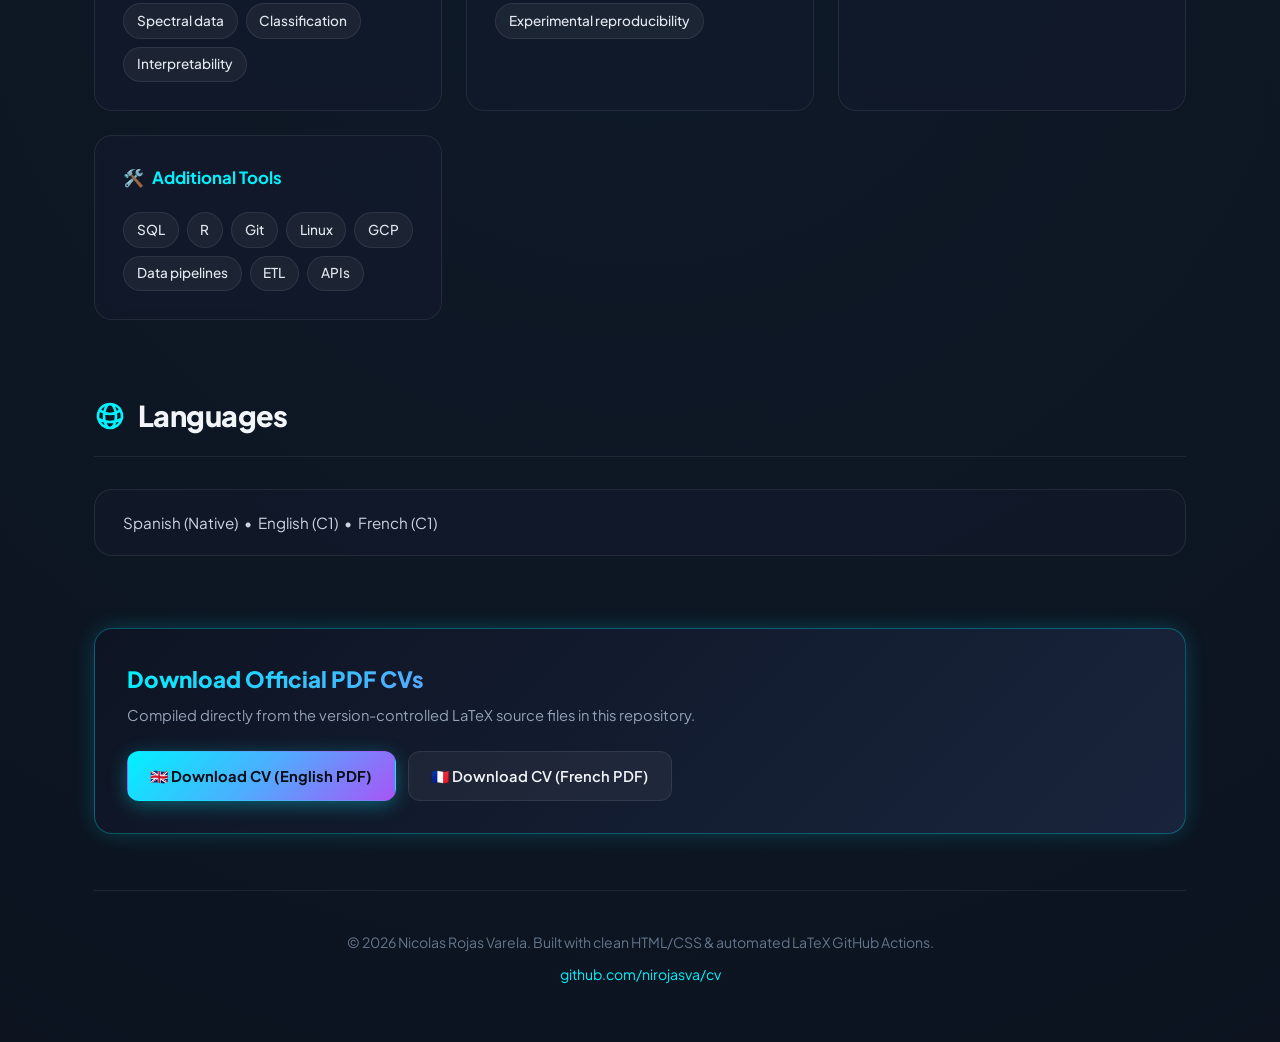
==== commit e7b0e43c: "refactor: update CV text and descriptions for English and French versions" ====
--- a/index.html
+++ b/index.html
@@ -3,8 +3,8 @@
 <head>
   <meta charset="UTF-8" />
   <meta name="viewport" content="width=device-width, initial-scale=1.0" />
-  <title>Nicolas Rojas Varela | AI R&D Engineer & Research Engineer</title>
-  <meta name="description" content="Personal CV and portfolio of Nicolas Rojas Varela. AI R&D Engineer and PhD researcher in Machine Learning, Anomaly Detection, Time Series & Data Streams at Université Clermont Auvergne - LIMOS." />
+  <title>Nicolas Rojas Varela | Research Engineer & AI R&D Engineer</title>
+  <meta name="description" content="Personal CV and portfolio of Nicolas Rojas Varela. Research Engineer and AI R&D Engineer in Machine Learning, Anomaly Detection, Time Series & Data Streams at Université Clermont Auvergne - LIMOS." />
   <link rel="preconnect" href="https://fonts.googleapis.com" />
   <link rel="preconnect" href="https://fonts.gstatic.com" crossorigin />
   <link rel="stylesheet" href="style.css" />
@@ -45,21 +45,21 @@
         </h1>
 
         <div class="hero-subtitle" id="hero-role"
-             data-en="AI R&D Engineer | Research Engineer"
-             data-fr="Ingénieur R&D en IA | Ingénieur de recherche">
-          AI R&D Engineer | Research Engineer
+             data-en="Research Engineer | AI R&D Engineer"
+             data-fr="Ingénieur de Recherche | Ingénieur R&D en IA">
+          Research Engineer | AI R&D Engineer
         </div>
 
         <p class="hero-bio" id="hero-bio"
-           data-en="Computer Science Researcher and R&D Engineer specializing in machine learning applied to time series, real-time data streams, and anomaly detection. Dual profile combining academic research (publications in AAAI, NeurIPS) and data engineering. CIFRE PhD candidate at Université Clermont Auvergne (LIMOS). Experienced in algorithm design, model benchmarking, and the deployment of analytical solutions. Seeking an AI R&D Engineer or Research Engineer position."
-           data-fr="Chercheur en informatique et ingénieur R&D spécialisé dans l'apprentissage automatique appliqué aux séries temporelles, aux flux de données en temps réel et à la détection d'anomalies. Double profil alliant recherche académique (publications AAAI, NeurIPS) et ingénierie de données. Doctorant CIFRE à l'Université Clermont Auvergne (LIMOS). Expérimenté dans la conception d'algorithmes, l'évaluation de modèles (benchmarking) et le déploiement de solutions analytiques. Recherche un poste d'Ingénieur R&D en IA ou d'Ingénieur de recherche.">
-          Computer Science Researcher and R&D Engineer specializing in machine learning applied to time series, real-time data streams, and anomaly detection. Dual profile combining academic research (publications in AAAI, NeurIPS) and data engineering. CIFRE PhD candidate at Université Clermont Auvergne (LIMOS). Experienced in algorithm design, model benchmarking, and the deployment of analytical solutions. Seeking an AI R&D Engineer or Research Engineer position.
+           data-en="Computer Science Researcher and R&D Engineer specializing in machine learning applied to time series, real-time data streams, and anomaly detection. Dual profile combining academic research (publications in AAAI, NeurIPS) and corporate data engineering. CIFRE PhD candidate at Université Clermont Auvergne (LIMOS) executing applied research in an industrial setting. Experienced in algorithm design, model benchmarking, and the deployment of analytical solutions. Seeking an AI R&D Engineer or Research Engineer position."
+           data-fr="Chercheur en informatique et ingénieur R&D spécialisé dans l'apprentissage automatique appliqué aux séries temporelles, aux flux de données en temps réel et à la détection d'anomalies. Double profil alliant recherche académique (publications à AAAI, NeurIPS) et ingénierie de données en entreprise. Doctorant CIFRE à l'Université Clermont Auvergne (LIMOS) menant des recherches appliquées dans un cadre industriel. Expérience dans la conception d'algorithmes, l'évaluation de modèles (benchmarking) et le déploiement de solutions analytiques. À la recherche d'un poste d'Ingénieur R&D en IA ou d'Ingénieur de Recherche.">
+          Computer Science Researcher and R&D Engineer specializing in machine learning applied to time series, real-time data streams, and anomaly detection. Dual profile combining academic research (publications in AAAI, NeurIPS) and corporate data engineering. CIFRE PhD candidate at Université Clermont Auvergne (LIMOS) executing applied research in an industrial setting. Experienced in algorithm design, model benchmarking, and the deployment of analytical solutions. Seeking an AI R&D Engineer or Research Engineer position.
         </p>
 
         <div class="hero-meta">
           <div class="meta-item">
             <svg fill="none" viewBox="0 0 24 24" stroke-width="2" stroke="currentColor"><path stroke-linecap="round" stroke-linejoin="round" d="M15 10.5a3 3 0 11-6 0 3 3 0 016 0z"/><path stroke-linecap="round" stroke-linejoin="round" d="M19.5 10.5c0 7.142-7.5 11.25-7.5 11.25S4.5 17.642 4.5 10.5a7.5 7.5 0 1115 0z"/></svg>
-            <span>Annecy, France</span>
+            <span>Annecy, Auvergne-Rhône-Alpes, France</span>
           </div>
           <div class="meta-item">
             <svg fill="none" viewBox="0 0 24 24" stroke-width="2" stroke="currentColor"><path stroke-linecap="round" stroke-linejoin="round" d="M2.25 6.75c0 8.284 6.716 15 15 15h2.25a2.25 2.25 0 002.25-2.25v-1.372c0-.516-.351-.966-.852-1.091l-4.423-1.106c-.44-.11-.902.055-1.173.417l-.97 1.293c-.282.376-.769.542-1.21.38a12.035 12.035 0 01-7.143-7.143c-.162-.441.004-.928.38-1.21l1.293-.97c.363-.271.527-.734.417-1.173L6.963 3.102a1.125 1.125 0 00-1.091-.852H4.5A2.25 2.25 0 002.25 4.5v2.25z"/></svg>
@@ -72,9 +72,9 @@
           <div class="meta-item">
             <svg fill="none" viewBox="0 0 24 24" stroke-width="2" stroke="currentColor"><path stroke-linecap="round" stroke-linejoin="round" d="M9 12.75L11.25 15 15 9.75M21 12a9 9 0 11-18 0 9 9 0 0118 0z"/></svg>
             <span id="hero-auth" 
-                  data-en="Titre de séjour / Passeport Talent Eligible • Available: March 2027" 
-                  data-fr="Titre de séjour / Éligible Passeport Talent • Disponible : mars 2027">
-              Titre de séjour / Passeport Talent Eligible • Available: March 2027
+                  data-en="Passeport Talent • Available: March 2027" 
+                  data-fr="Passeport Talent • Disponible : Mars 2027">
+              Passeport Talent • Available: March 2027
             </span>
           </div>
         </div>
@@ -88,10 +88,6 @@
             <svg width="18" height="18" fill="currentColor" viewBox="0 0 24 24"><path fill-rule="evenodd" clip-rule="evenodd" d="M12 2C6.477 2 2 6.484 2 12.017c0 4.425 2.865 8.18 6.839 9.504.5.092.682-.217.682-.483 0-.237-.008-.868-.013-1.703-2.782.605-3.369-1.343-3.369-1.343-.454-1.158-1.11-1.466-1.11-1.466-.908-.62.069-.608.069-.608 1.003.07 1.53 1.032 1.53 1.032.892 1.53 2.341 1.088 2.91.832.092-.647.35-1.088.636-1.338-2.22-.253-4.555-1.113-4.555-4.951 0-1.093.39-1.988 1.029-2.688-.103-.253-.446-1.272.098-2.65 0 0 .84-.27 2.75 1.026A9.564 9.564 0 0112 6.844c.85.004 1.705.115 2.504.337 1.909-1.296 2.747-1.027 2.747-1.027.546 1.379.202 2.398.1 2.651.64.7 1.028 1.595 1.028 2.688 0 3.848-2.339 4.695-4.566 4.943.359.309.678.92.678 1.855 0 1.338-.012 2.419-.012 2.747 0 .268.18.58.688.482A10.019 10.019 0 0022 12.017C22 6.484 17.522 2 12 2z"/></svg>
             <span>GitHub</span>
           </a>
-          <a href="https://spectral-anomaly-detector.limos.fr/index_en.html" target="_blank" rel="noopener noreferrer" class="btn btn-secondary">
-            <span>🌐</span>
-            <span data-en="Thesis Webpage" data-fr="Page Web de la Thèse">Thesis Webpage</span>
-          </a>
         </div>
       </div>
 
@@ -105,7 +101,7 @@
       <div class="section-header">
         <h2 class="section-title">
           <svg class="section-icon" fill="none" viewBox="0 0 24 24" stroke-width="2" stroke="currentColor"><path stroke-linecap="round" stroke-linejoin="round" d="M20.25 14.15v4.25c0 1.094-.787 2.036-1.872 2.18-2.087.277-4.216.42-6.378.42s-4.291-.143-6.378-.42c-1.085-.144-1.872-1.086-1.872-2.18v-4.25m16.5 0a2.18 2.18 0 00.75-1.661V8.706c0-1.081-.768-2.015-1.837-2.175a48.114 48.114 0 00-3.413-.387m4.5 8.006c-.194.165-.42.295-.673.38A23.978 23.978 0 0112 15.75c-2.648 0-5.195-.429-7.577-1.22a2.016 2.016 0 01-.673-.38m0 0A2.18 2.18 0 013 12.489V8.706c0-1.081.768-2.015 1.837-2.175a48.111 48.111 0 013.413-.387m7.5 0V5.25A2.25 2.25 0 0013.5 3h-3a2.25 2.25 0 00-2.25 2.25v.894m7.5 0a48.667 48.667 0 00-7.5 0M12 12.75h.008v.008H12v-.008z"/></svg>
-          <span data-en="R&D and Research Experience" data-fr="Expérience en R&D et recherche">R&D and Research Experience</span>
+          <span data-en="R&D and Research Experience" data-fr="Expérience en R&D et Recherche">R&D and Research Experience</span>
         </h2>
       </div>
 
@@ -115,34 +111,34 @@
           <div class="timeline-header">
             <div>
               <div class="timeline-role" 
-                   data-en="R&D Engineer / Industrial PhD Researcher" 
-                   data-fr="Ingénieur R&D / Doctorant CIFRE">
-                R&D Engineer / Industrial PhD Researcher
+                   data-en="R&D Engineer / Industrial PhD Researcher (CIFRE)" 
+                   data-fr="Ingénieur R&D / Doctorant Industriel (CIFRE)">
+                R&D Engineer / Industrial PhD Researcher (CIFRE)
               </div>
               <div class="timeline-company">
-                <span data-en="Université Clermont Auvergne - LIMOS (CIFRE)" data-fr="Université Clermont Auvergne - LIMOS (CIFRE)">Université Clermont Auvergne - LIMOS (CIFRE)</span>
+                <span data-en="Université Clermont Auvergne - LIMOS" data-fr="Université Clermont Auvergne - LIMOS">Université Clermont Auvergne - LIMOS</span>
                 <span class="timeline-badge">CIFRE</span>
               </div>
             </div>
-            <div class="timeline-date" data-en="March 2024 — March 2027 (Expected)" data-fr="Mars 2024 — Mars 2027 (prévu)">March 2024 — March 2027 (Expected)</div>
-          </div>
-          <div class="timeline-location" data-en="📍 Annecy & Aubière, France" data-fr="📍 Annecy et Aubière, France">📍 Annecy & Aubière, France</div>
+            <div class="timeline-date" data-en="March 2024 — March 2027 (Expected)" data-fr="Mars 2024 — Mars 2027 (Prévu)">March 2024 — March 2027 (Expected)</div>
+          </div>
+          <div class="timeline-location" data-en="📍 Annecy & Aubière, France" data-fr="📍 Annecy & Aubière, France">📍 Annecy & Aubière, France</div>
           <div class="timeline-body">
             <ul>
-              <li data-en="Architected and deployed unsupervised machine learning methods for real-time spectral anomaly detection within an industrial context."
-                  data-fr="Conception et déploiement de méthodes non supervisées pour la détection d'anomalies spectrales en temps réel en contexte industriel.">
-                Architected and deployed unsupervised machine learning methods for real-time spectral anomaly detection within an industrial context.
+              <li data-en="Designed and deployed unsupervised machine learning methods for real-time spectral anomaly detection within an industrial context."
+                  data-fr="Conception et déploiement de méthodes d'apprentissage automatique non supervisé pour la détection d'anomalies spectrales en temps réel dans un contexte industriel.">
+                Designed and deployed unsupervised machine learning methods for real-time spectral anomaly detection within an industrial context.
               </li>
               <li data-en="Achieved an 85% detection rate while strictly maintaining a 0.5% false positive rate via the custom OnlineBootKNN model."
-                  data-fr="Atteinte d'un taux de détection de 85% tout en maintenant strictement un taux de faux positifs de 0,5% avec le modèle OnlineBootKNN.">
+                  data-fr="Atteinte d'un taux de détection de 85 % avec le modèle sur mesure OnlineBootKNN, tout en maintenant strictement un taux de faux positifs à 0,5 %.">
                 Achieved an 85% detection rate while strictly maintaining a 0.5% false positive rate via the custom OnlineBootKNN model.
               </li>
               <li data-en="Formulated online learning approaches for spectral data streams, optimizing algorithmic efficiency (processing latency under 1 s per spectrum) and model interpretability."
-                  data-fr="Architecture d'approches d'apprentissage en ligne sur des flux de données spectrales, optimisant l'efficacité algorithmique (temps de traitement inférieur à 1 s par spectre) et l'interprétabilité.">
+                  data-fr="Formulation d'approches d'apprentissage en ligne pour les flux de données spectrales, avec optimisation de l'efficacité algorithmique (latence de traitement inférieure à 1 s par spectre) et de l'interprétabilité des modèles.">
                 Formulated online learning approaches for spectral data streams, optimizing algorithmic efficiency (processing latency under 1 s per spectrum) and model interpretability.
               </li>
               <li data-en="Engineered high-throughput, reproducible experimental pipelines in Python utilizing CapyMOA, scikit-learn, and PySAD."
-                  data-fr="Ingénierie de pipelines expérimentaux reproductibles à haut débit en Python (CapyMOA, scikit-learn, PySAD).">
+                  data-fr="Création de pipelines expérimentaux reproductibles et à haut débit en Python avec CapyMOA, scikit-learn et PySAD.">
                 Engineered high-throughput, reproducible experimental pipelines in Python utilizing CapyMOA, scikit-learn, and PySAD.
               </li>
             </ul>
@@ -155,7 +151,7 @@
             <div>
               <div class="timeline-role" 
                    data-en="Machine Learning Researcher" 
-                   data-fr="Chercheur en apprentissage automatique">
+                   data-fr="Chercheur en Machine Learning">
                 Machine Learning Researcher
               </div>
               <div class="timeline-company">LIMOS</div>
@@ -166,12 +162,12 @@
           <div class="timeline-body">
             <ul>
               <li data-en="Researched and developed novel algorithms for time series classification and data stream anomaly detection (RSAST: interpretable shapelet-based method, execution time 3 min 15 s on length-1024 series)."
-                  data-fr="Recherche et développement d'algorithmes inédits de classification de séries temporelles et détection d'anomalies (méthode interprétable RSAST à base de shapelets, temps d'exécution de 3 min 15 s sur des séries de longueur 1024).">
+                  data-fr="Recherche et développement de nouveaux algorithmes pour la classification de séries temporelles et la détection d'anomalies dans les flux de données (RSAST : méthode interprétable basée sur les shapelets, temps d'exécution de 3 min 15 s pour des séries de longueur 1024).">
                 Researched and developed novel algorithms for time series classification and data stream anomaly detection (RSAST: interpretable shapelet-based method, execution time 3 min 15 s on length-1024 series).
               </li>
-              <li data-en="Designed comparative experimental protocols (benchmarking), evaluated models, and successfully contributed open-source integrations to Aeon, scikit-learn, and sktime."
-                  data-fr="Élaboration de protocoles expérimentaux comparatifs, évaluation de modèles et intégration open source réussie (Aeon, scikit-learn, sktime).">
-                Designed comparative experimental protocols (benchmarking), evaluated models, and successfully contributed open-source integrations to Aeon, scikit-learn, and sktime.
+              <li data-en="Designed comparative experimental protocols (benchmarking), evaluated models, and contributed open-source integrations to Aeon, scikit-learn, and sktime."
+                  data-fr="Conception de protocoles expérimentaux comparatifs (benchmarking), évaluation de modèles et intégrations open-source pour Aeon, scikit-learn et sktime.">
+                Designed comparative experimental protocols (benchmarking), evaluated models, and contributed open-source integrations to Aeon, scikit-learn, and sktime.
               </li>
             </ul>
           </div>
@@ -183,7 +179,7 @@
             <div>
               <div class="timeline-role" 
                    data-en="Data Mining Intern" 
-                   data-fr="Stagiaire en fouille de données (Data Mining)">
+                   data-fr="Stagiaire en Data Mining">
                 Data Mining Intern
               </div>
               <div class="timeline-company">LIMOS</div>
@@ -194,7 +190,7 @@
           <div class="timeline-body">
             <ul>
               <li data-en="Prototyped and analyzed methodologies for interpretable time series classification utilizing Python libraries (Aeon, scikit-learn, sktime)."
-                  data-fr="Prototypage de méthodes d'analyse et classification interprétable de séries temporelles en Python (Aeon, scikit-learn, sktime).">
+                  data-fr="Prototypage et analyse de méthodologies pour la classification interprétable de séries temporelles à l'aide de bibliothèques Python (Aeon, scikit-learn, sktime).">
                 Prototyped and analyzed methodologies for interpretable time series classification utilizing Python libraries (Aeon, scikit-learn, sktime).
               </li>
             </ul>
@@ -208,7 +204,7 @@
       <div class="section-header">
         <h2 class="section-title">
           <svg class="section-icon" fill="none" viewBox="0 0 24 24" stroke-width="2" stroke="currentColor"><path stroke-linecap="round" stroke-linejoin="round" d="M12 6.042A8.967 8.967 0 006 3.75c-1.052 0-2.062.18-3 .512v14.25A8.987 8.987 0 016 18c2.305 0 4.408.867 6 2.292m0-14.25a8.966 8.966 0 016-2.292c1.052 0 2.062.18 3 .512v14.25A8.987 8.987 0 0018 18a8.967 8.967 0 00-6 2.292m0-14.25v14.25"/></svg>
-          <span data-en="Scientific Publications" data-fr="Publications scientifiques">Scientific Publications</span>
+          <span data-en="Scientific Publications" data-fr="Publications Scientifiques">Scientific Publications</span>
         </h2>
       </div>
 
@@ -217,23 +213,20 @@
         <div class="pub-card">
           <div class="pub-top">
             <span class="pub-venue-badge badge-aaai">AAAI 2026</span>
-            <span class="pub-year">Vol. 40(18), pp. 15797–15805</span>
+            <span class="pub-year">(Vol. 40 No. 18)</span>
           </div>
           <div class="pub-title">
             OnlineBootKNN: An Unsupervised Framework for Detecting Anomalies in Spectral Data Streams
           </div>
           <div class="pub-authors">
-            <strong>Rojas Varela, N.</strong>, Ah-Pine, J., & Mephu Nguifo, E. (2026). <em>Proceedings of the AAAI Conference on Artificial Intelligence</em>.
+            <strong>Rojas Varela, N.</strong>, Ah-Pine, J., & Mephu Nguifo, E. (2026).
           </div>
           <div class="pub-links">
             <a href="https://doi.org/10.1609/aaai.v40i18.38611" target="_blank" rel="noopener noreferrer" class="pub-link-btn">
-              <span>📄</span> <span data-en="DOI Paper" data-fr="Article (DOI)">DOI Paper</span>
-            </a>
-            <a href="https://underline.io/lecture/141774-onlinebootknn-an-unsupervised-framework-for-detecting-anomalies-in-spectral-data-streams" target="_blank" rel="noopener noreferrer" class="pub-link-btn">
-              <span>🎬</span> <span data-en="Presentation Video" data-fr="Vidéo de présentation">Presentation Video</span>
+              <span>📄</span> <span data-en="DOI" data-fr="DOI">DOI</span>
             </a>
             <a href="https://github.com/nirojasva/spectral-benchmark" target="_blank" rel="noopener noreferrer" class="pub-link-btn">
-              <span>💻</span> <span data-en="Code (GitHub)" data-fr="Code (GitHub)">Code (GitHub)</span>
+              <span>💻</span> <span data-en="Code" data-fr="Code">Code</span>
             </a>
           </div>
         </div>
@@ -242,18 +235,13 @@
         <div class="pub-card">
           <div class="pub-top">
             <span class="pub-venue-badge badge-neurips">NeurIPS 2026</span>
-            <span class="pub-year" data-en="Datasets and Benchmarks Track • Accepted" data-fr="Session Datasets & Benchmarks • Accepté">Datasets and Benchmarks Track • Accepted</span>
+            <span class="pub-year" data-en="(Datasets and Benchmarks Track), Accepted" data-fr="(Datasets and Benchmarks Track), Accepté">(Datasets and Benchmarks Track), Accepted</span>
           </div>
           <div class="pub-title">
             The BV4 Benchmark for Unsupervised Anomaly Detection in High-Dimensional Spectral Data Streams
           </div>
           <div class="pub-authors">
-            <strong>Rojas Varela, N.</strong>, Ah-Pine, J., & Mephu Nguifo, E. (2026). <em>Advances in Neural Information Processing Systems (NeurIPS)</em>.
-          </div>
-          <div class="pub-links">
-            <a href="https://huggingface.co/datasets/nirojasva/spectral-benchmark-bv4" target="_blank" rel="noopener noreferrer" class="pub-link-btn">
-              <span>🤗</span> Hugging Face
-            </a>
+            <strong>Rojas Varela, N.</strong>, Ah-Pine, J., & Mephu Nguifo, E. (2026).
           </div>
         </div>
       </div>
@@ -264,7 +252,7 @@
       <div class="section-header">
         <h2 class="section-title">
           <svg class="section-icon" fill="none" viewBox="0 0 24 24" stroke-width="2" stroke="currentColor"><path stroke-linecap="round" stroke-linejoin="round" d="M3.75 3v11.25A2.25 2.25 0 006 16.5h2.25M3.75 3h-1.5m1.5 0h16.5m0 0h1.5m-1.5 0v11.25A2.25 2.25 0 0118 16.5h-2.25m-7.5 0h7.5m-7.5 0l-1 3m8.5-3l1 3m0 0l.5 1.5m-.5-1.5h-9.5m0 0l-.5 1.5m.75-9l3-3 2.25 2.25L15 7.5"/></svg>
-          <span data-en="Workshops and Presentations" data-fr="Ateliers et présentations">Workshops and Presentations</span>
+          <span data-en="Workshops and Presentations" data-fr="Ateliers et Présentations">Workshops and Presentations</span>
         </h2>
       </div>
 
@@ -272,18 +260,18 @@
         <!-- NeurIPS 2026 TS-LIMITS Workshop -->
         <div class="pub-card">
           <div class="pub-top">
-            <span class="pub-venue-badge badge-neurips">NeurIPS 2026 Workshop</span>
-            <span class="pub-year" data-en="TS-LIMITS Workshop" data-fr="Atelier TS-LIMITS">TS-LIMITS Workshop</span>
+            <span class="pub-venue-badge badge-neurips">NeurIPS 2026</span>
+            <span class="pub-year">(TS-LIMITS Workshop)</span>
           </div>
           <div class="pub-title">
             Enhanced OBKNN: An Efficient Framework for Anomaly Detection in Spectral Data Streams
           </div>
           <div class="pub-authors">
-            Amroun, C., <strong>Rojas Varela, N.</strong>, & Mephu Nguifo, E. (2026). <em>40th Conference on Neural Information Processing Systems (NeurIPS 2026), Workshop on TS-LIMITS</em>.
+            Amroun, C., <strong>Rojas Varela, N.</strong>, & Mephu Nguifo, E. (2026).
           </div>
           <div class="pub-links">
             <a href="https://hal.science/hal-05803665/" target="_blank" rel="noopener noreferrer" class="pub-link-btn">
-              <span>📖</span> <span data-en="HAL Open Access" data-fr="Article HAL (Open Access)">HAL Open Access</span>
+              <span>📖</span> <span data-en="HAL" data-fr="HAL">HAL</span>
             </a>
           </div>
         </div>
@@ -292,13 +280,13 @@
         <div class="pub-card">
           <div class="pub-top">
             <span class="pub-venue-badge badge-ecml">ECML PKDD 2026</span>
-            <span class="pub-year" data-en="Nectar Track • Oral Presentation" data-fr="Session Nectar • Présentation orale">Nectar Track • Oral Presentation</span>
+            <span class="pub-year" data-en="(Nectar Track), Oral presentation" data-fr="(Nectar Track), Présentation orale">(Nectar Track), Oral presentation</span>
           </div>
           <div class="pub-title">
             OnlineBootKNN: An Unsupervised Framework for Detecting Anomalies in Spectral Data Streams
           </div>
           <div class="pub-authors">
-            <strong>Rojas Varela, N.</strong>, Ah-Pine, J., & Mephu Nguifo, E. (2026). <em>ECML PKDD 2026 (Nectar Track)</em>.
+            <strong>Rojas Varela, N.</strong>, Ah-Pine, J., & Mephu Nguifo, E. (2026).
           </div>
         </div>
 
@@ -306,13 +294,13 @@
         <div class="pub-card">
           <div class="pub-top">
             <span class="pub-venue-badge badge-ecml">ECML PKDD 2024</span>
-            <span class="pub-year" data-en="PhD Forum Track" data-fr="Forum des doctorants (PhD Forum)">PhD Forum Track</span>
+            <span class="pub-year">(PhD Forum Track)</span>
           </div>
           <div class="pub-title">
-            Study and Design of Interpretable Models for Detecting Anomalies in Spectral Data Streams
+            Study and design of interpretable models for detecting anomalies in spectral data streams
           </div>
           <div class="pub-authors">
-            <strong>Rojas Varela, N.</strong>, Ah-Pine, J., & Mephu Nguifo, E. (2024). <em>ECML PKDD 2024 (PhD Forum Track)</em>.
+            <strong>Rojas Varela, N.</strong>, Ah-Pine, J., & Mephu Nguifo, E. (2024).
           </div>
         </div>
 
@@ -320,20 +308,19 @@
         <div class="pub-card">
           <div class="pub-top">
             <span class="pub-venue-badge badge-cap">CAP 2023</span>
-            <span class="pub-year" data-en="Conférence Francophone sur l'Apprentissage Automatique" data-fr="Conférence Francophone sur l'Apprentissage Automatique">Conférence Francophone sur l'Apprentissage Automatique</span>
           </div>
           <div class="pub-title">
             RSAST: Sampling Shapelets for Interpretable Time Series Classification
           </div>
           <div class="pub-authors">
-            <strong>Rojas Varela, N.</strong>, Mbouopda, M. F., & Mephu Nguifo, E. (2023). <em>Conférence Francophone sur l'Apprentissage Automatique (CAP)</em>.
+            <strong>Rojas Varela, N.</strong>, Mbouopda, M. F., & Mephu Nguifo, E. (2023).
           </div>
           <div class="pub-links">
             <a href="https://hal.science/hal-04311309/" target="_blank" rel="noopener noreferrer" class="pub-link-btn">
-              <span>📖</span> <span data-en="HAL Open Access" data-fr="Article HAL (Open Access)">HAL Open Access</span>
+              <span>📖</span> <span data-en="HAL" data-fr="HAL">HAL</span>
             </a>
             <a href="https://www.aeon-toolkit.org/en/v1.1.0/api_reference/auto_generated/aeon.transformations.collection.shapelet_based.RSAST.html" target="_blank" rel="noopener noreferrer" class="pub-link-btn">
-              <span>⚡</span> <span data-en="Code (Aeon Toolkit)" data-fr="Code (Toolkit Aeon)">Code (Aeon Toolkit)</span>
+              <span>⚡</span> <span data-en="Code (Aeon)" data-fr="Code (Aeon)">Code (Aeon)</span>
             </a>
           </div>
         </div>
@@ -352,15 +339,15 @@
       <div class="edu-grid">
         <div class="edu-card">
           <div>
-            <div class="edu-degree" data-en="PhD in Computer Science (CIFRE)" data-fr="Doctorat en informatique (CIFRE)">PhD in Computer Science (CIFRE)</div>
-            <div class="edu-school" data-en="LIMOS, Université Clermont Auvergne" data-fr="Université Clermont Auvergne">LIMOS, Université Clermont Auvergne</div>
+            <div class="edu-degree" data-en="PhD in Computer Science (CIFRE)" data-fr="Doctorat en Informatique (CIFRE)">PhD in Computer Science (CIFRE)</div>
+            <div class="edu-school" data-en="LIMOS, Université Clermont Auvergne" data-fr="LIMOS, Université Clermont Auvergne">LIMOS, Université Clermont Auvergne</div>
           </div>
           <div class="edu-year">2024 — 2027</div>
         </div>
 
         <div class="edu-card">
           <div>
-            <div class="edu-degree" data-en="International Master's in Computer Science" data-fr="Master international en informatique">International Master's in Computer Science</div>
+            <div class="edu-degree" data-en="International Master's in Computer Science" data-fr="Master International en Informatique">International Master's in Computer Science</div>
             <div class="edu-school" data-en="ISIMA, Clermont-Ferrand, France" data-fr="ISIMA, Clermont-Ferrand, France">ISIMA, Clermont-Ferrand, France</div>
           </div>
           <div class="edu-year">2022 — 2023</div>
@@ -368,7 +355,7 @@
 
         <div class="edu-card">
           <div>
-            <div class="edu-degree" data-en="Specialization in Statistics" data-fr="Spécialisation en statistiques">Specialization in Statistics</div>
+            <div class="edu-degree" data-en="Specialization in Statistics" data-fr="Spécialisation en Statistiques">Specialization in Statistics</div>
             <div class="edu-school">Universidad Nacional de Colombia</div>
           </div>
           <div class="edu-year">2020 — 2021</div>
@@ -376,7 +363,7 @@
 
         <div class="edu-card">
           <div>
-            <div class="edu-degree" data-en="BSc in Industrial Engineering" data-fr="Ingénierie industrielle">BSc in Industrial Engineering</div>
+            <div class="edu-degree" data-en="BSc in Industrial Engineering" data-fr="Diplôme d'Ingénieur en Génie Industriel">BSc in Industrial Engineering</div>
             <div class="edu-school">Universidad Nacional de Colombia</div>
           </div>
           <div class="edu-year">2012 — 2017</div>
@@ -389,7 +376,7 @@
       <div class="section-header">
         <h2 class="section-title">
           <svg class="section-icon" fill="none" viewBox="0 0 24 24" stroke-width="2" stroke="currentColor"><path stroke-linecap="round" stroke-linejoin="round" d="M3.75 21h16.5M4.5 3h15M5.25 3v18m13.5-18v18M9 6.75h1.5m-1.5 3h1.5m-1.5 3h1.5m3-6H15m-1.5 3H15m-1.5 3H15M9 21v-3.375c0-.621.504-1.125 1.125-1.125h3.75c.621 0 1.125.504 1.125 1.125V21"/></svg>
-          <span data-en="Additional Professional Experience" data-fr="Expérience professionnelle complémentaire">Additional Professional Experience</span>
+          <span data-en="Additional Professional Experience" data-fr="Expérience Professionnelle Supplémentaire">Additional Professional Experience</span>
         </h2>
       </div>
 
@@ -400,7 +387,7 @@
             <div>
               <div class="timeline-role" 
                    data-en="Business Intelligence Analyst" 
-                   data-fr="Analyste en informatique décisionnelle (BI)">
+                   data-fr="Analyste Business Intelligence">
                 Business Intelligence Analyst
               </div>
               <div class="timeline-company">Center Source, Inc.</div>
@@ -410,13 +397,13 @@
           <div class="timeline-location" data-en="📍 Barranquilla, Colombia" data-fr="📍 Barranquilla, Colombie">📍 Barranquilla, Colombia</div>
           <div class="timeline-body">
             <ul>
-              <li data-en="Architected ETL pipelines and underlying data models to continuously track critical B2B customer indicators in real time."
-                  data-fr="Architecture de pipelines ETL et modélisation de données (suivi d'indicateurs clients stratégiques, actualisés en temps réel).">
-                Architected ETL pipelines and underlying data models to continuously track critical B2B customer indicators in real time.
-              </li>
-              <li data-en="Designed and deployed comprehensive analytics dashboards utilizing Python, R, Tableau, and Exasol."
-                  data-fr="Conception et déploiement de tableaux de bord et de solutions analytiques avec Python, R, Tableau et Exasol.">
-                Designed and deployed comprehensive analytics dashboards utilizing Python, R, Tableau, and Exasol.
+              <li data-en="Designed ETL pipelines and underlying data models to continuously track critical B2B customer indicators in real time."
+                  data-fr="Conception de pipelines ETL et de modèles de données sous-jacents pour suivre en continu les indicateurs clients B2B en temps réel.">
+                Designed ETL pipelines and underlying data models to continuously track critical B2B customer indicators in real time.
+              </li>
+              <li data-en="Developed comprehensive analytics dashboards utilizing Python, R, Tableau, and Exasol."
+                  data-fr="Développement de tableaux de bord analytiques complets avec Python, R, Tableau et Exasol.">
+                Developed comprehensive analytics dashboards utilizing Python, R, Tableau, and Exasol.
               </li>
             </ul>
           </div>
@@ -428,7 +415,7 @@
             <div>
               <div class="timeline-role" 
                    data-en="Data Analyst" 
-                   data-fr="Analyste de données">
+                   data-fr="Data Analyst">
                 Data Analyst
               </div>
               <div class="timeline-company">Seguros Bolívar S.A.</div>
@@ -438,12 +425,12 @@
           <div class="timeline-location" data-en="📍 Bogotá, Colombia" data-fr="📍 Bogotá, Colombie">📍 Bogotá, Colombia</div>
           <div class="timeline-body">
             <ul>
-              <li data-en="Executed statistical modeling, predictive analytics, and large-scale data analysis, directly optimizing operations to improve customer service SLAs by up to 80%."
-                  data-fr="Modélisation statistique, analyse prédictive et analyse de données à grande échelle (optimisation directe améliorant le niveau de service client jusqu'à 80%).">
-                Executed statistical modeling, predictive analytics, and large-scale data analysis, directly optimizing operations to improve customer service SLAs by up to 80%.
+              <li data-en="Executed statistical modeling, predictive analytics, and large-scale data analysis to improve customer service SLA monitoring."
+                  data-fr="Exécution de modèles statistiques, d'analyses prédictives et d'analyses de données à grande échelle pour améliorer le suivi des SLA du service client.">
+                Executed statistical modeling, predictive analytics, and large-scale data analysis to improve customer service SLA monitoring.
               </li>
               <li data-en="Developed operational reporting solutions and statistical analyses using Python, R, Excel, GCP, Dataiku, and Power BI."
-                  data-fr="Exploitation de Python, R, Excel, GCP, Dataiku et Power BI pour soutenir et piloter les activités opérationnelles.">
+                  data-fr="Développement de solutions de reporting opérationnel et d'analyses statistiques utilisant Python, R, Excel, GCP, Dataiku et Power BI.">
                 Developed operational reporting solutions and statistical analyses using Python, R, Excel, GCP, Dataiku, and Power BI.
               </li>
             </ul>
@@ -457,7 +444,7 @@
       <div class="section-header">
         <h2 class="section-title">
           <svg class="section-icon" fill="none" viewBox="0 0 24 24" stroke-width="2" stroke="currentColor"><path stroke-linecap="round" stroke-linejoin="round" d="M10.5 6a7.5 7.5 0 107.5 7.5h-7.5V6z"/><path stroke-linecap="round" stroke-linejoin="round" d="M13.5 10.5H21A7.5 7.5 0 0013.5 3v7.5z"/></svg>
-          <span data-en="Research Expertise" data-fr="Expertise en recherche">Research Expertise</span>
+          <span data-en="Research Expertise" data-fr="Expertise de Recherche">Research Expertise</span>
         </h2>
       </div>
 
@@ -486,8 +473,8 @@
           <div class="skill-chips">
             <span class="skill-chip" data-en="K-NN" data-fr="K-NN">K-NN</span>
             <span class="skill-chip" data-en="Isolation Forest" data-fr="Isolation Forest">Isolation Forest</span>
-            <span class="skill-chip" data-en="Autoencoders" data-fr="Autoencodeurs">Autoencoders</span>
-            <span class="skill-chip" data-en="Model benchmarking" data-fr="Benchmarking de modèles">Model benchmarking</span>
+            <span class="skill-chip" data-en="Autoencoders" data-fr="Auto-encodeurs">Autoencoders</span>
+            <span class="skill-chip" data-en="Model benchmarking" data-fr="Évaluation de modèles (benchmarking)">Model benchmarking</span>
             <span class="skill-chip" data-en="Experimental reproducibility" data-fr="Reproductibilité expérimentale">Experimental reproducibility</span>
           </div>
         </div>
@@ -495,7 +482,7 @@
         <div class="skill-category">
           <div class="skill-category-title">
             <span>🐍</span>
-            <span data-en="Programming & Libraries" data-fr="Programmation & bibliothèques">Programming & Libraries</span>
+            <span data-en="Programming & Libraries" data-fr="Programmation & Bibliothèques">Programming & Libraries</span>
           </div>
           <div class="skill-chips">
             <span class="skill-chip featured" data-en="Python (Advanced)" data-fr="Python (Avancé)">Python (Advanced)</span>
@@ -512,7 +499,7 @@
         <div class="skill-category">
           <div class="skill-category-title">
             <span>🛠️</span>
-            <span data-en="Additional Tools" data-fr="Outils complémentaires">Additional Tools</span>
+            <span data-en="Additional Tools" data-fr="Outils Supplémentaires">Additional Tools</span>
           </div>
           <div class="skill-chips">
             <span class="skill-chip" data-en="SQL" data-fr="SQL">SQL</span>
@@ -520,7 +507,8 @@
             <span class="skill-chip" data-en="Git" data-fr="Git">Git</span>
             <span class="skill-chip" data-en="Linux" data-fr="Linux">Linux</span>
             <span class="skill-chip" data-en="GCP" data-fr="GCP">GCP</span>
-            <span class="skill-chip" data-en="Data pipelines & ETL" data-fr="Pipelines de données & ETL">Data pipelines & ETL</span>
+            <span class="skill-chip" data-en="Data pipelines" data-fr="Pipelines de données">Data pipelines</span>
+            <span class="skill-chip" data-en="ETL" data-fr="ETL">ETL</span>
             <span class="skill-chip" data-en="APIs" data-fr="APIs">APIs</span>
           </div>
         </div>
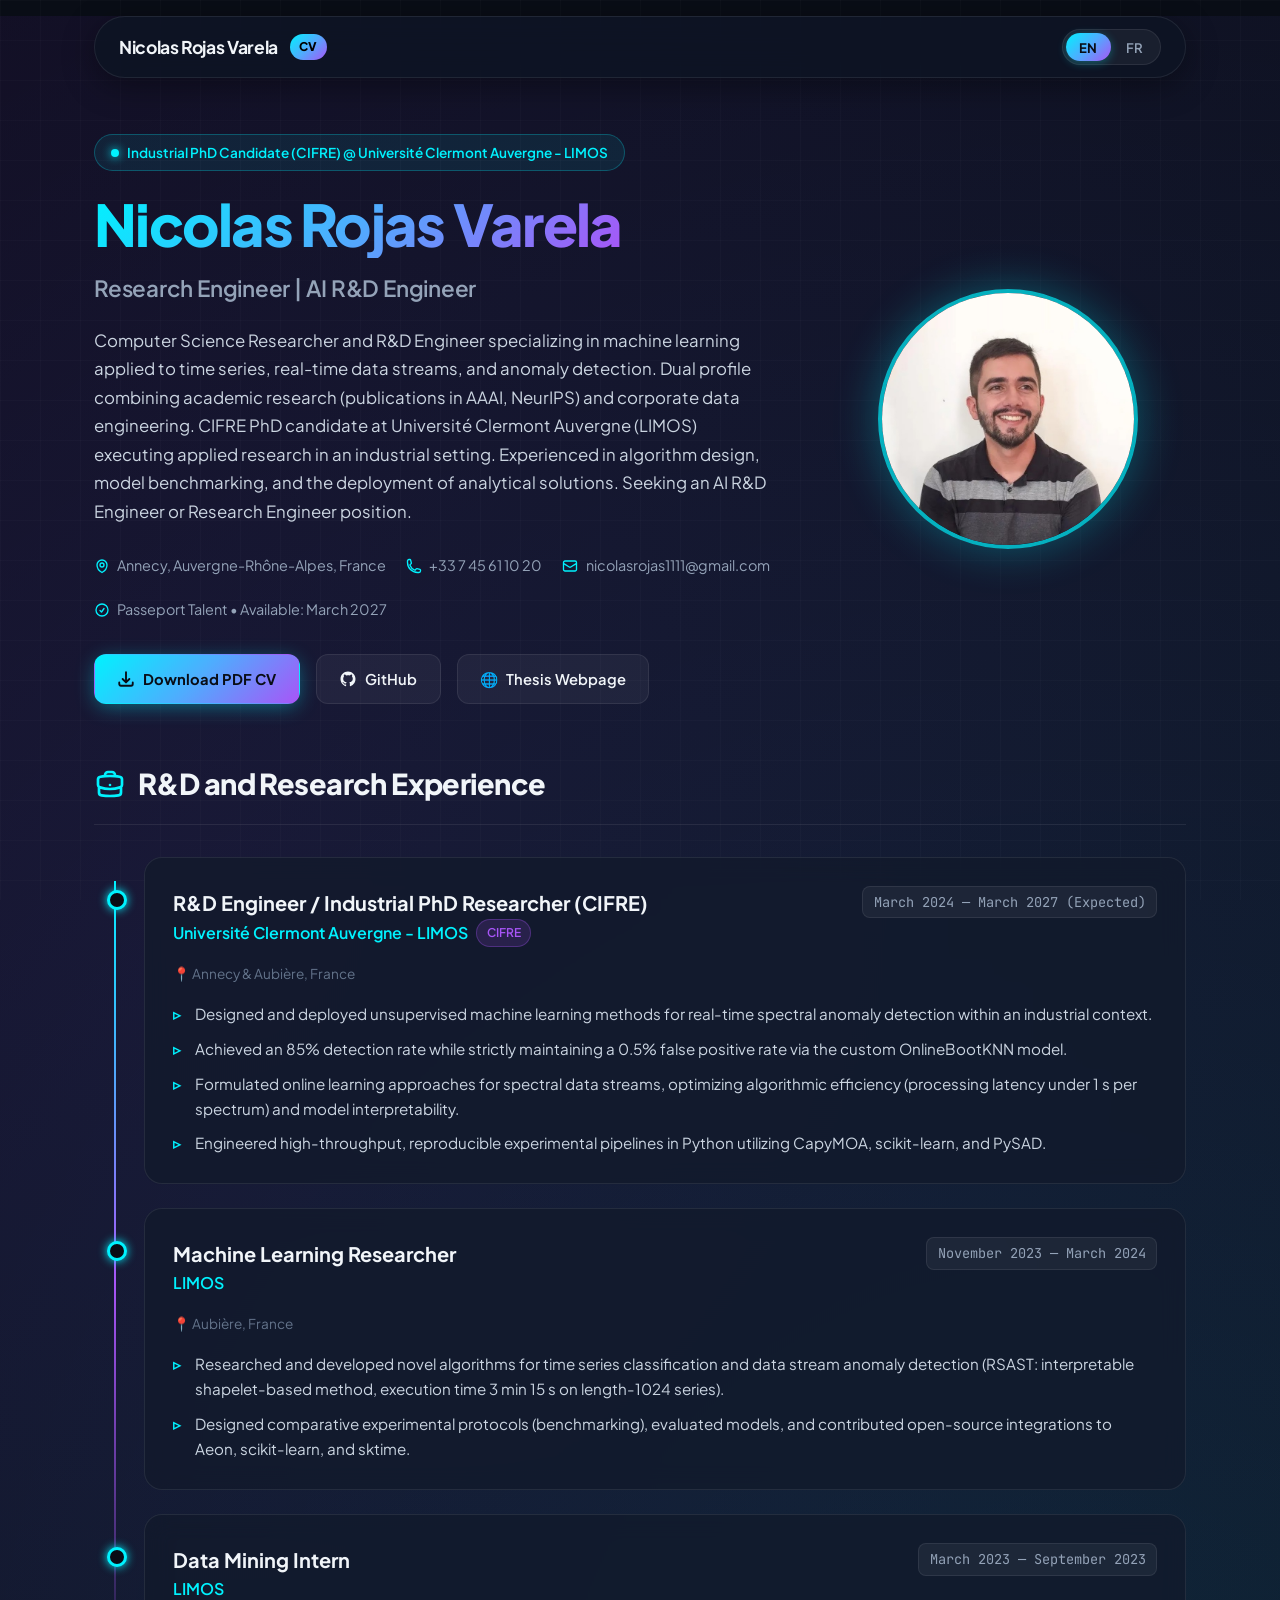
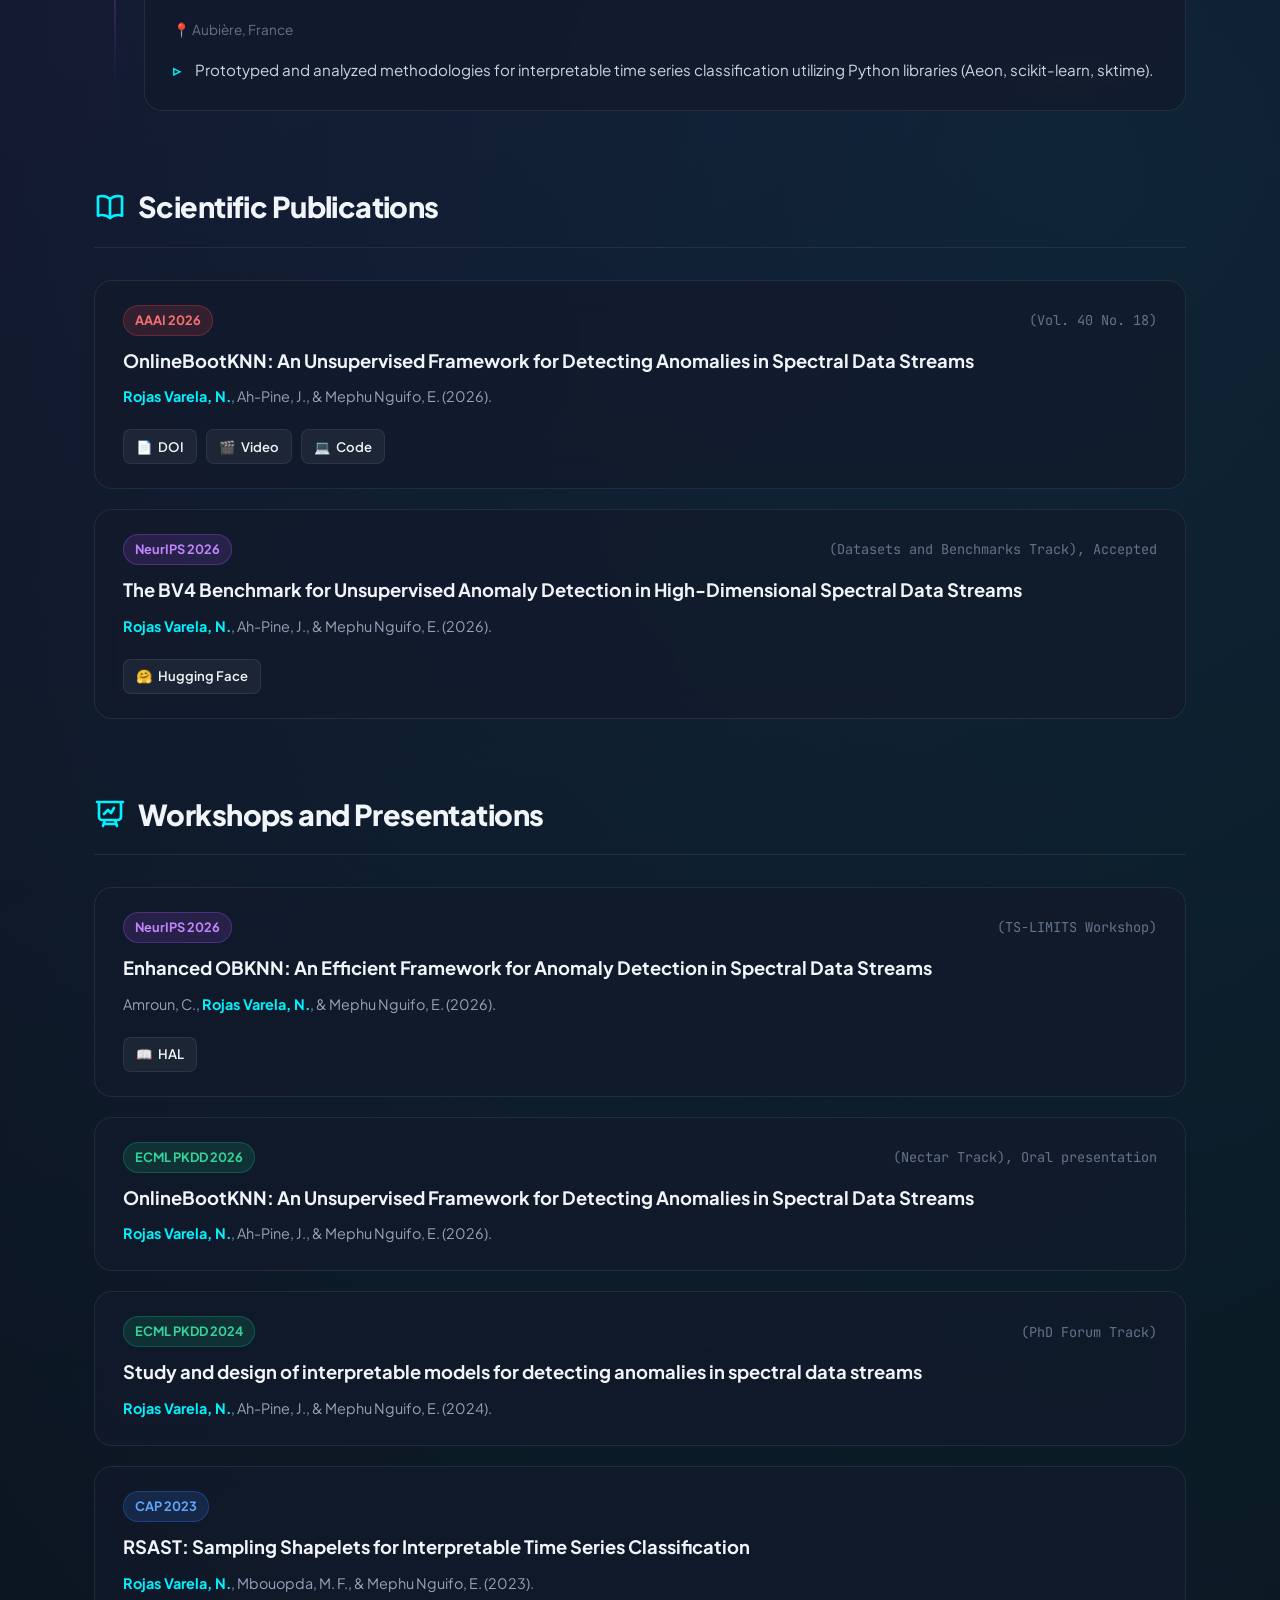
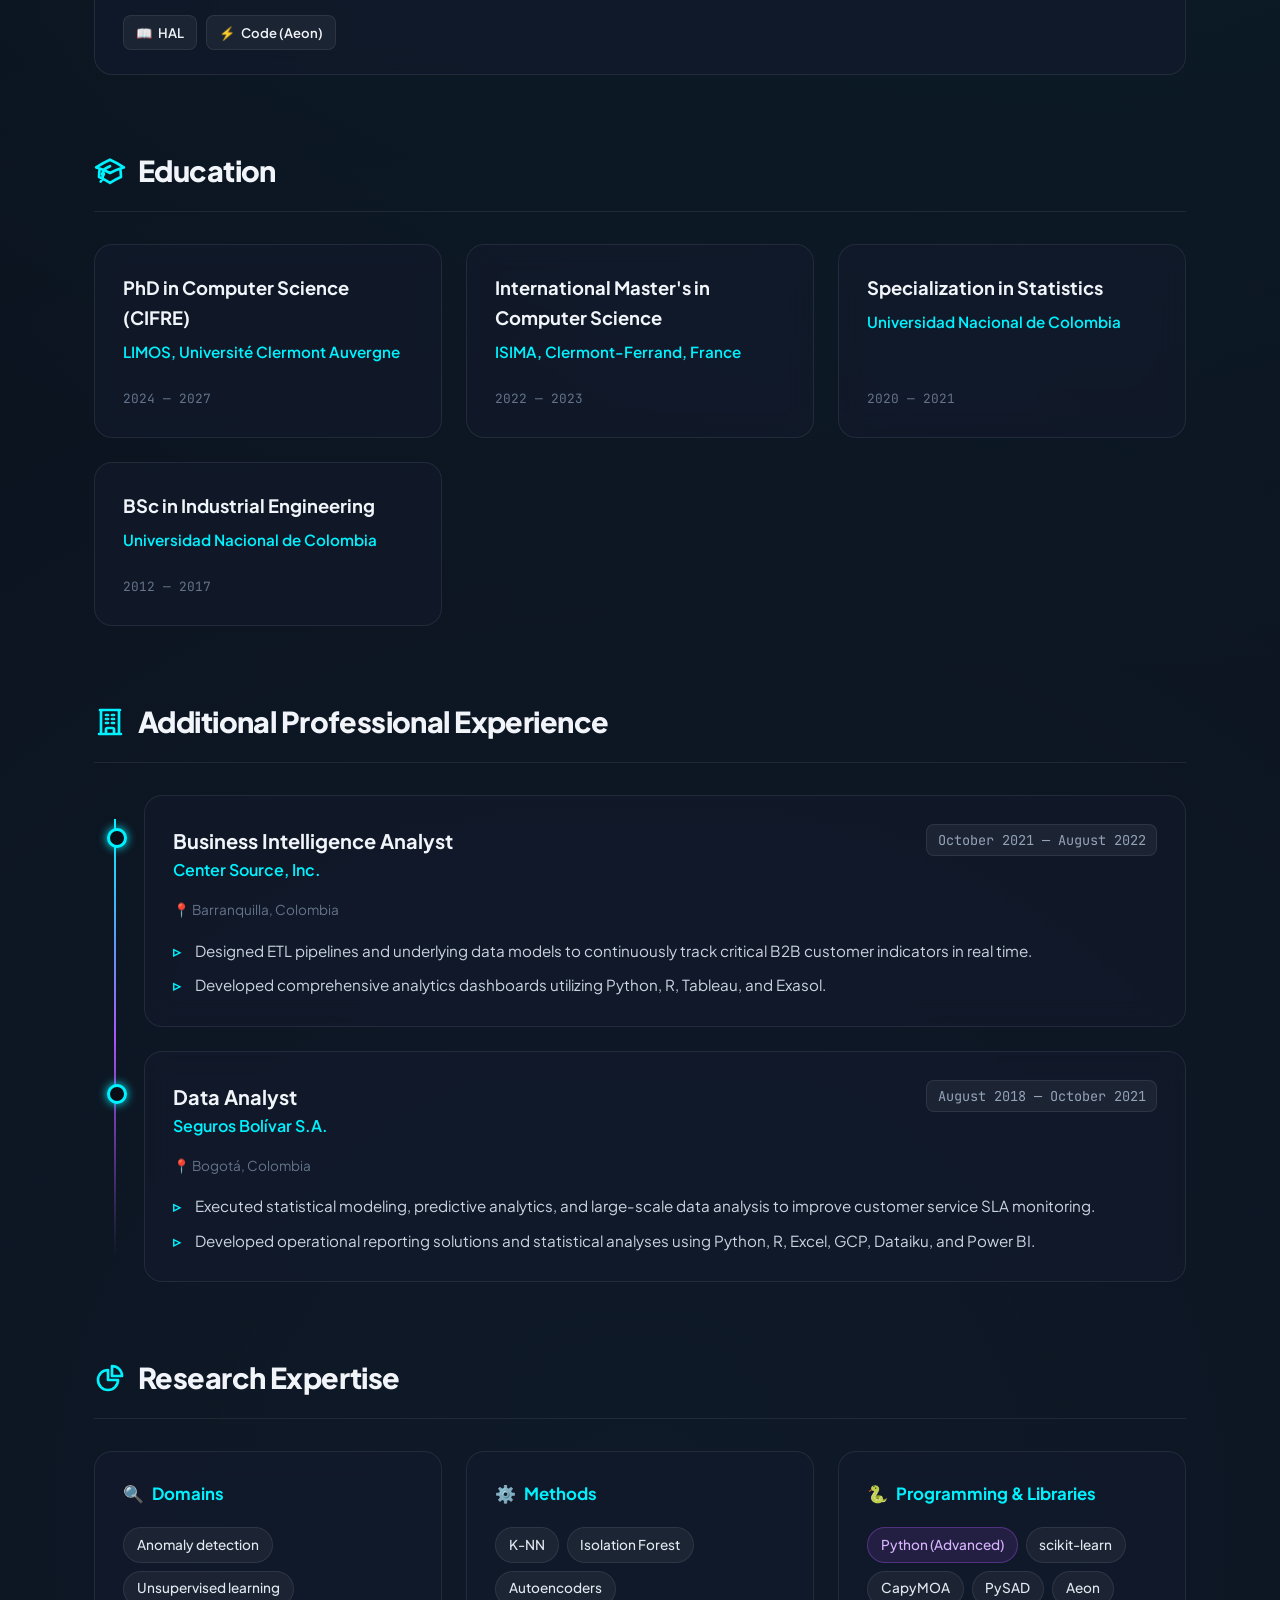
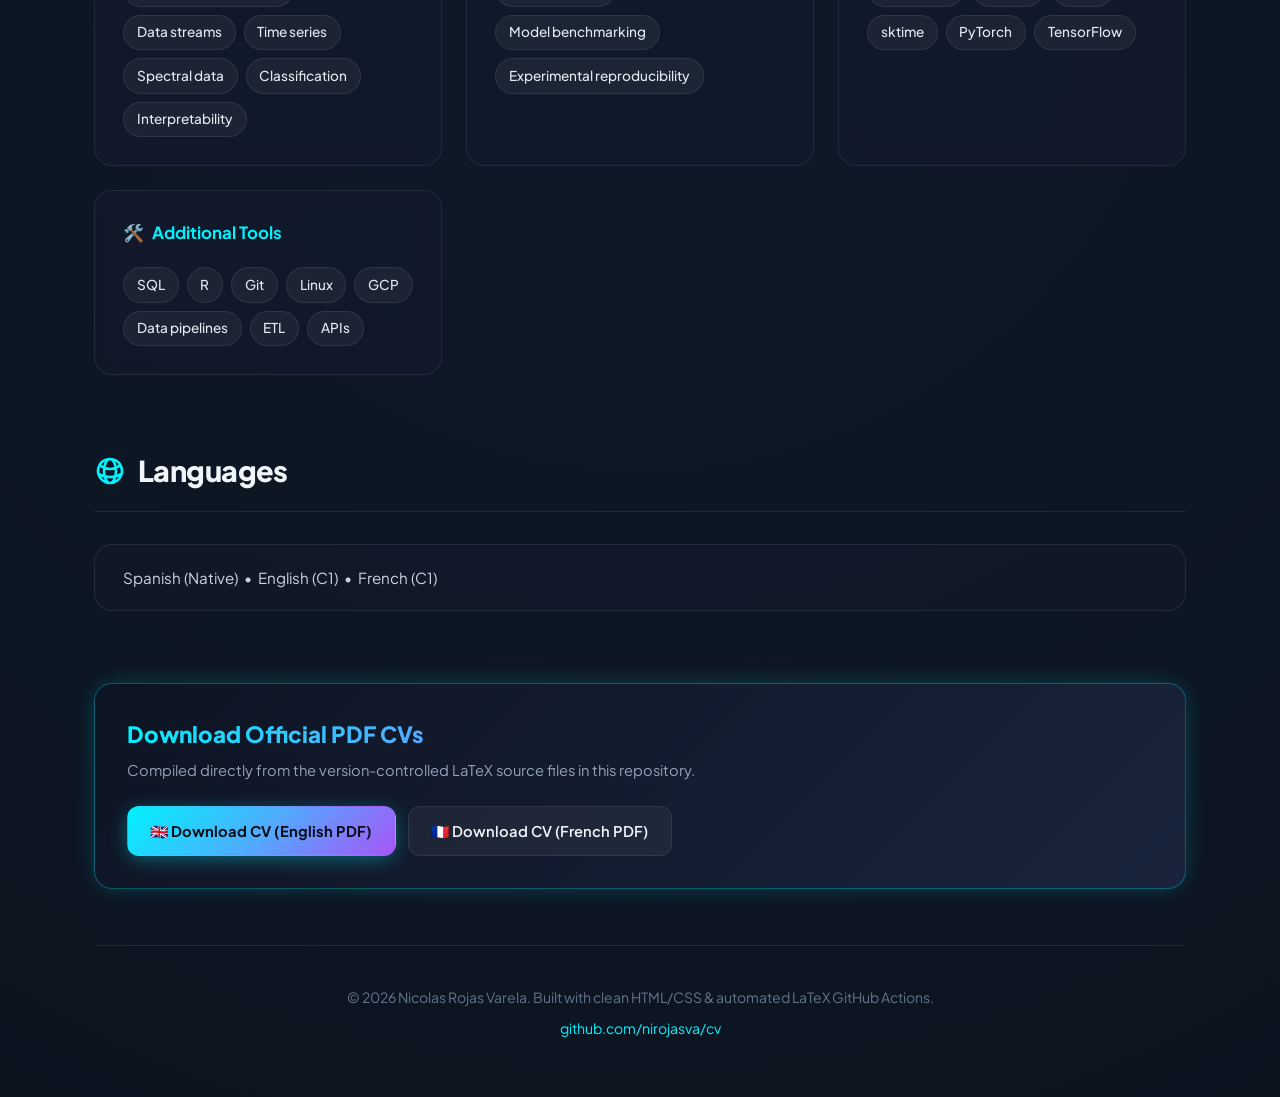
==== commit d75e2cb6: "docs: add publication links, dataset references, and thesis webpage to CV and website" ====
--- a/index.html
+++ b/index.html
@@ -87,6 +87,10 @@
           <a href="https://github.com/nirojasva" target="_blank" rel="noopener noreferrer" class="btn btn-secondary">
             <svg width="18" height="18" fill="currentColor" viewBox="0 0 24 24"><path fill-rule="evenodd" clip-rule="evenodd" d="M12 2C6.477 2 2 6.484 2 12.017c0 4.425 2.865 8.18 6.839 9.504.5.092.682-.217.682-.483 0-.237-.008-.868-.013-1.703-2.782.605-3.369-1.343-3.369-1.343-.454-1.158-1.11-1.466-1.11-1.466-.908-.62.069-.608.069-.608 1.003.07 1.53 1.032 1.53 1.032.892 1.53 2.341 1.088 2.91.832.092-.647.35-1.088.636-1.338-2.22-.253-4.555-1.113-4.555-4.951 0-1.093.39-1.988 1.029-2.688-.103-.253-.446-1.272.098-2.65 0 0 .84-.27 2.75 1.026A9.564 9.564 0 0112 6.844c.85.004 1.705.115 2.504.337 1.909-1.296 2.747-1.027 2.747-1.027.546 1.379.202 2.398.1 2.651.64.7 1.028 1.595 1.028 2.688 0 3.848-2.339 4.695-4.566 4.943.359.309.678.92.678 1.855 0 1.338-.012 2.419-.012 2.747 0 .268.18.58.688.482A10.019 10.019 0 0022 12.017C22 6.484 17.522 2 12 2z"/></svg>
             <span>GitHub</span>
+          </a>
+          <a href="https://spectral-anomaly-detector.limos.fr/index_en.html" target="_blank" rel="noopener noreferrer" class="btn btn-secondary">
+            <span>🌐</span>
+            <span data-en="Thesis Webpage" data-fr="Page Web de la Thèse">Thesis Webpage</span>
           </a>
         </div>
       </div>
@@ -225,6 +229,9 @@
             <a href="https://doi.org/10.1609/aaai.v40i18.38611" target="_blank" rel="noopener noreferrer" class="pub-link-btn">
               <span>📄</span> <span data-en="DOI" data-fr="DOI">DOI</span>
             </a>
+            <a href="https://underline.io/lecture/141774-onlinebootknn-an-unsupervised-framework-for-detecting-anomalies-in-spectral-data-streams" target="_blank" rel="noopener noreferrer" class="pub-link-btn">
+              <span>🎬</span> <span data-en="Video" data-fr="Vidéo">Video</span>
+            </a>
             <a href="https://github.com/nirojasva/spectral-benchmark" target="_blank" rel="noopener noreferrer" class="pub-link-btn">
               <span>💻</span> <span data-en="Code" data-fr="Code">Code</span>
             </a>
@@ -242,6 +249,11 @@
           </div>
           <div class="pub-authors">
             <strong>Rojas Varela, N.</strong>, Ah-Pine, J., & Mephu Nguifo, E. (2026).
+          </div>
+          <div class="pub-links">
+            <a href="https://huggingface.co/datasets/nirojasva/spectral-benchmark-bv4" target="_blank" rel="noopener noreferrer" class="pub-link-btn">
+              <span>🤗</span> Hugging Face
+            </a>
           </div>
         </div>
       </div>
